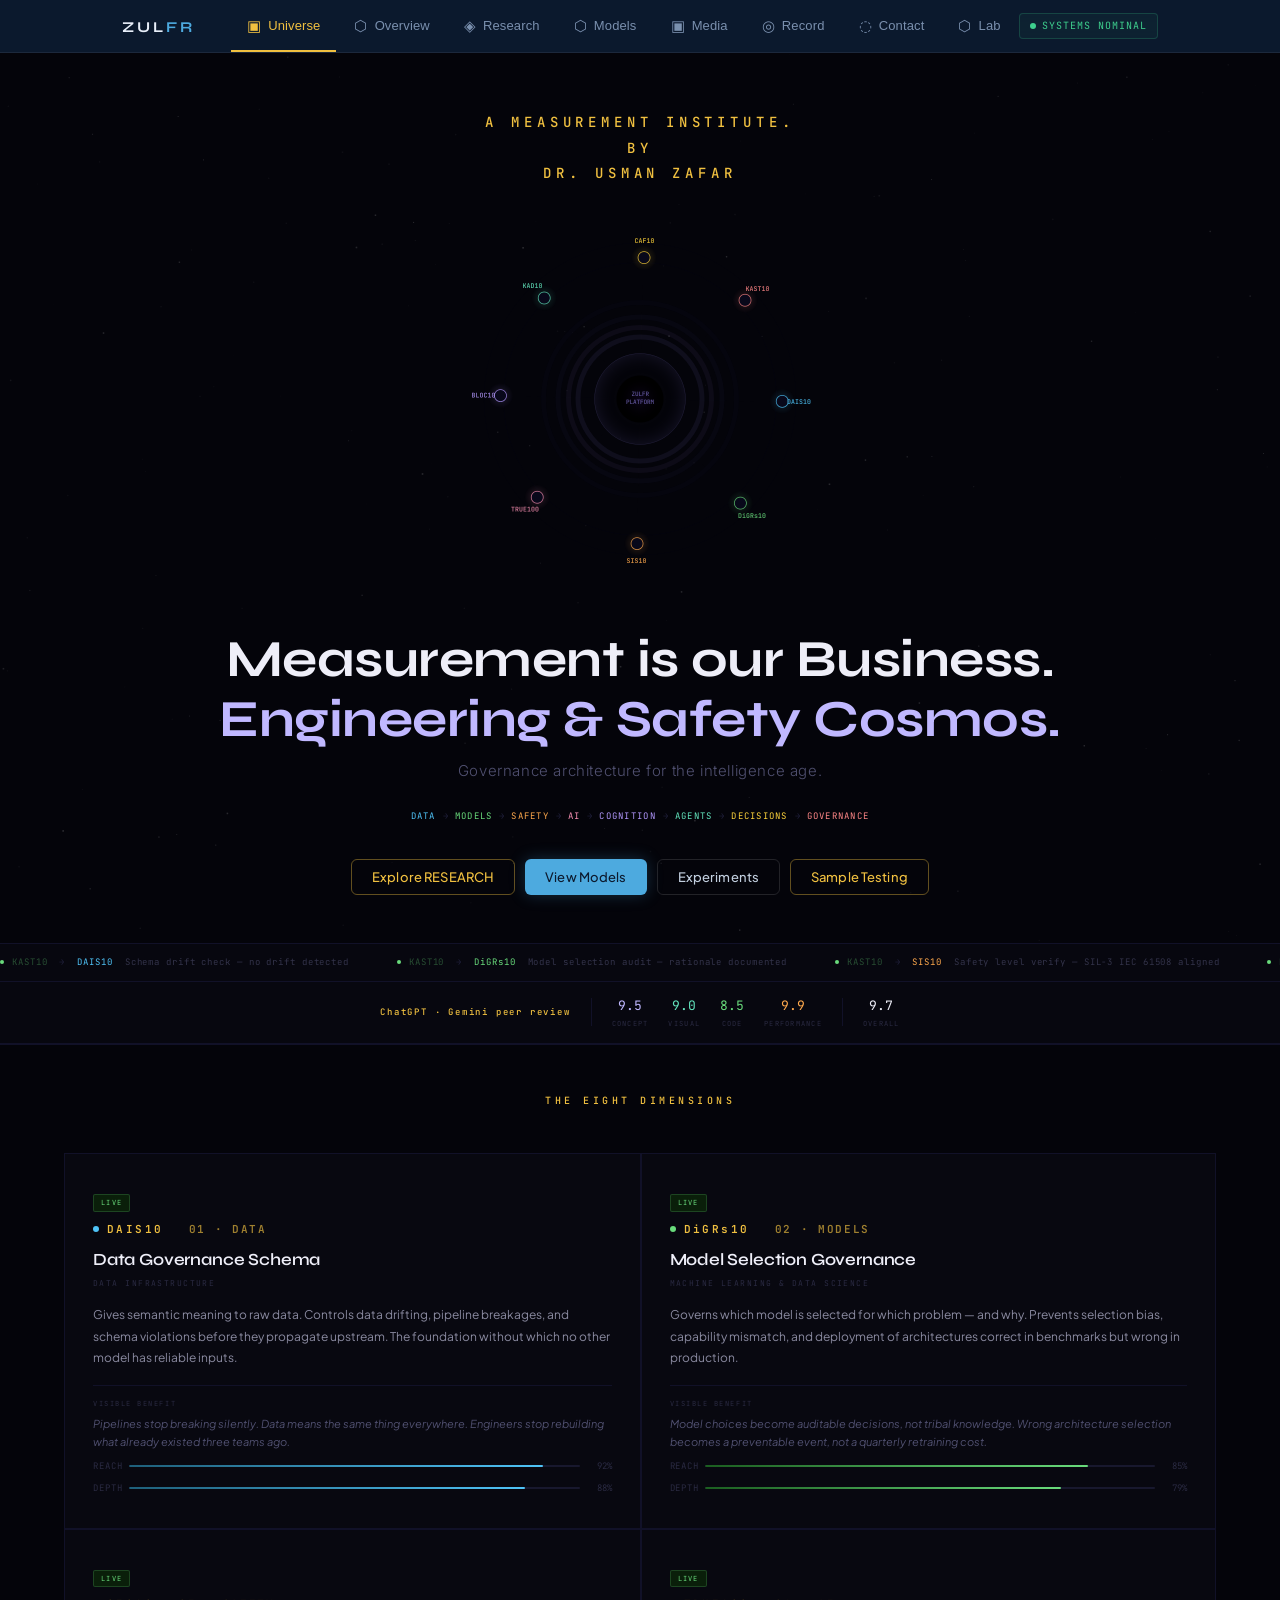
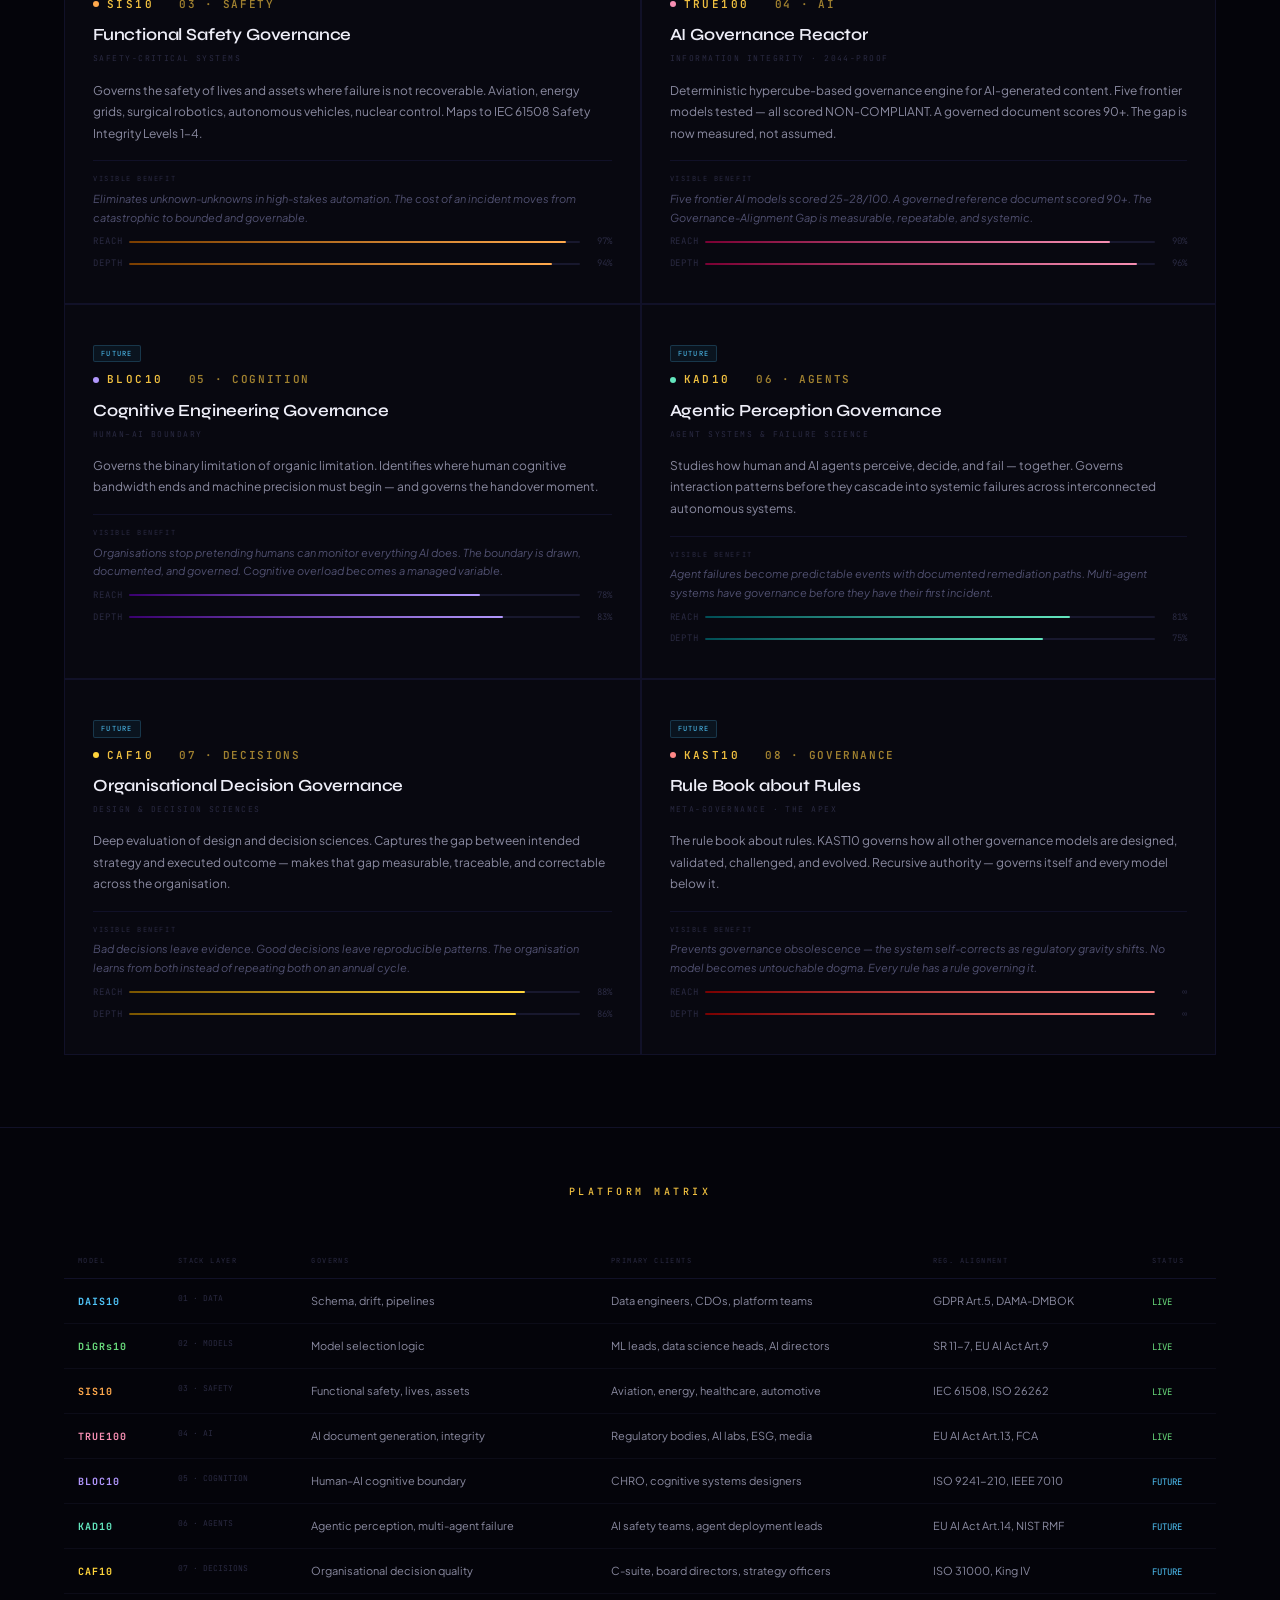
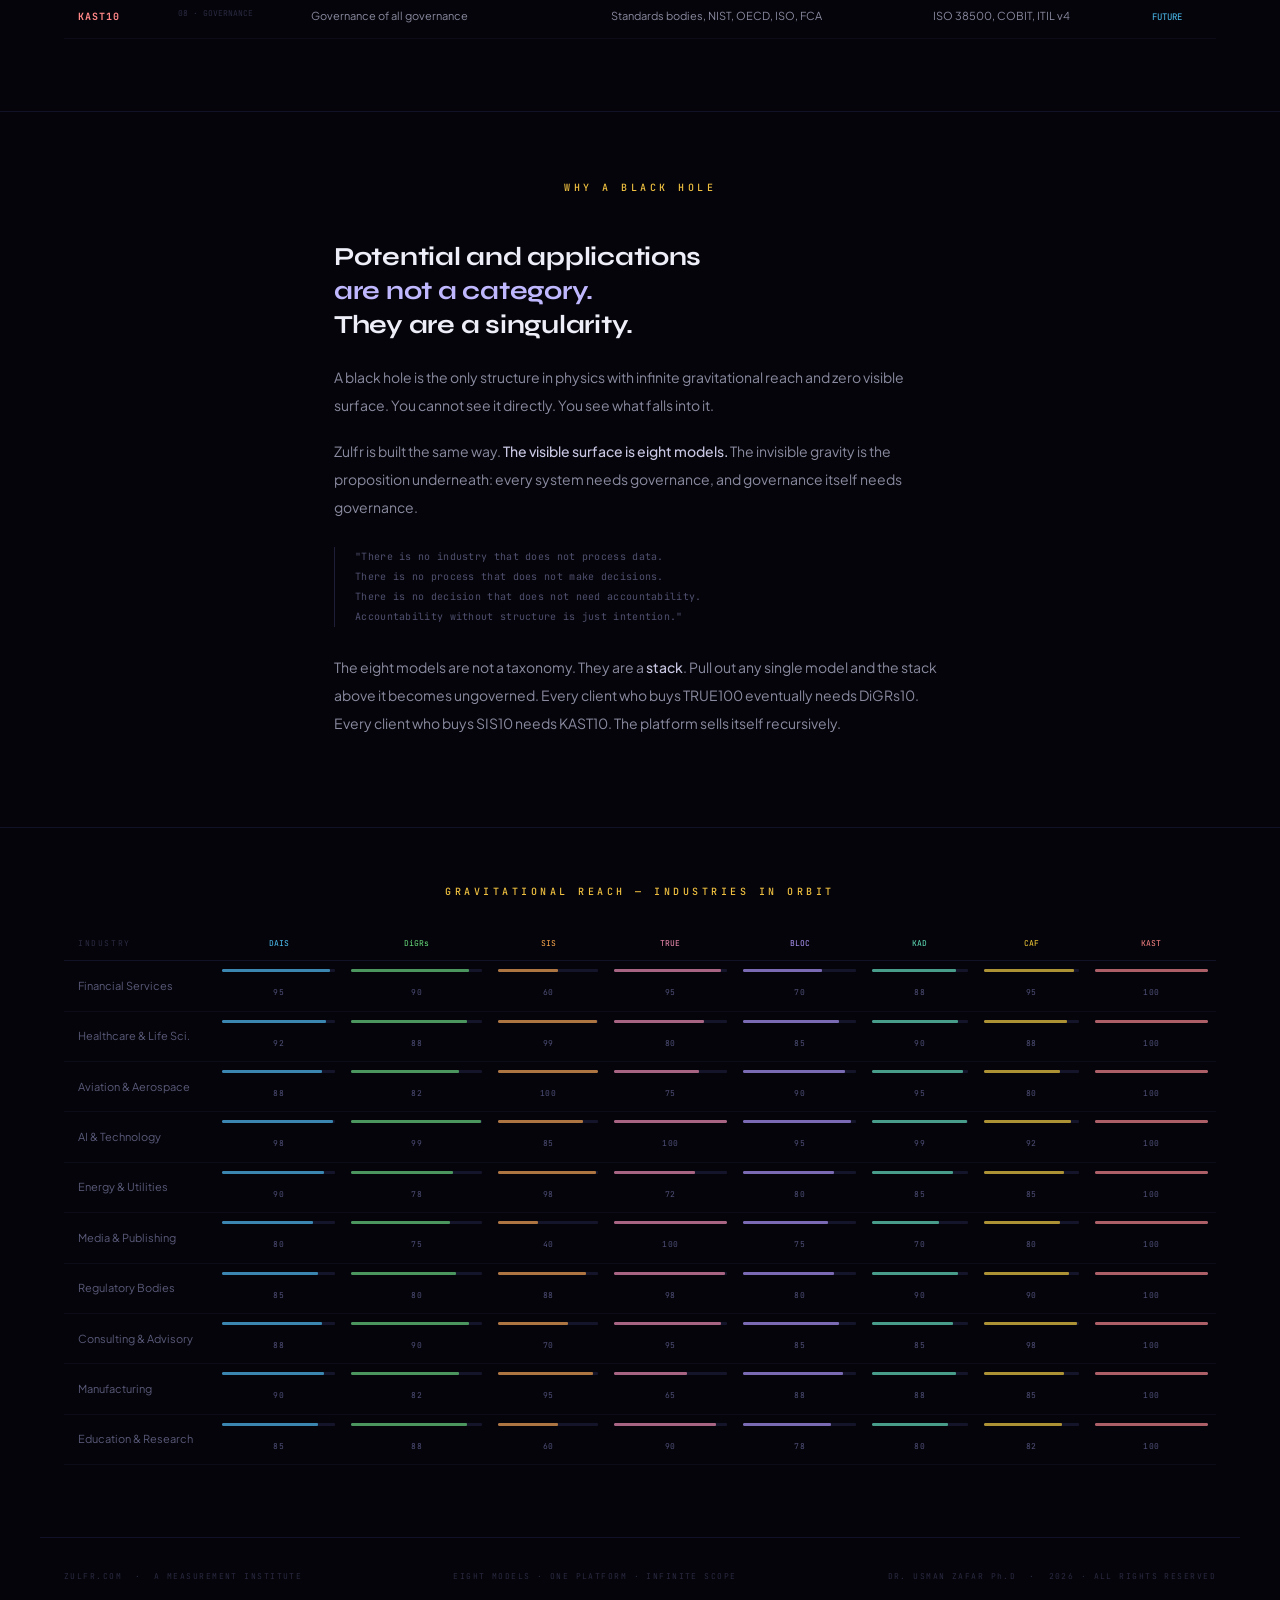
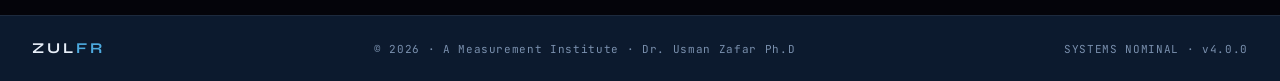
==== index.html @ b0a7655e "Fix heading formatting in index.html" ====
<!DOCTYPE html>
<html lang="en">
<head>
<meta charset="UTF-8">
<meta name="viewport" content="width=device-width, initial-scale=1">
<title>ZULFR | A Measurement Institute</title>
<meta name="description" content="ZULFR — A Measurement Institute. Deterministic governance frameworks for the intelligence age.">
<meta name="theme-color" content="#0C1A2E">
<link href="https://fonts.googleapis.com/css2?family=Plus+Jakarta+Sans:wght@300;400;500;600&family=Syne:wght@600;700&family=JetBrains+Mono:wght@400;500&family=Inter:wght@200;300;400;500&display=swap" rel="stylesheet">

<style>
:root{--bg:#0C1A2E;--bg-raised:#112040;--bg-float:#162848;--bg-hover:#1A2F52;--border:rgba(255,255,255,.07);--border-md:rgba(255,255,255,.12);--acc:#4DAADF;--acc-soft:rgba(77,170,223,.12);--acc-mid:rgba(77,170,223,.28);--green:#3ECF8E;--amber:#F5A623;--gold:#F0C040;--white:#E8EFF9;--text:#C2CFDF;--muted:#7A90AE;--faint:#3D5170;--tab-h:52px;--radius:8px;}
*,*::before,*::after{margin:0;padding:0;box-sizing:border-box}
html{scroll-behavior:smooth}
body{font-family:'Plus Jakarta Sans',sans-serif;font-weight:400;background:var(--bg);color:var(--text);line-height:1.65;min-height:100vh;-webkit-font-smoothing:antialiased}
.app{display:flex;flex-direction:column;min-height:100vh}
.page{flex:1;padding:0}
.page-padded{padding:48px 0 80px}
.wrap{max-width:980px;margin:0 auto;padding:0 32px}
.wrap-lg{max-width:1100px;margin:0 auto;padding:0 32px}
.wordmark{font-family:'Syne',sans-serif;font-size:15px;font-weight:700;letter-spacing:.2em;color:var(--white);text-decoration:none;user-select:none}
.wordmark em{color:var(--acc);font-style:normal}
.topbar{background:rgba(12,26,46,.92);backdrop-filter:blur(16px);border-bottom:1px solid var(--border);position:sticky;top:0;z-index:100}
.topbar-inner{max-width:1100px;margin:0 auto;padding:0 32px;display:flex;align-items:center;height:var(--tab-h);gap:0}
.topbar-brand{margin-right:36px;flex-shrink:0}
.topbar-status{font-family:'JetBrains Mono',monospace;font-size:10px;color:var(--green);letter-spacing:.1em;margin-left:auto;display:flex;align-items:center;gap:6px;position:relative;overflow:hidden;padding:4px 10px;border:1px solid rgba(62,207,142,.2);border-radius:4px;background:rgba(62,207,142,.05)}
.topbar-status::after{content:'';position:absolute;top:0;left:-100%;width:60%;height:100%;background:linear-gradient(90deg,transparent,rgba(62,207,142,.15),transparent);animation:scan 3s linear infinite}
.status-dot{width:6px;height:6px;border-radius:50%;background:var(--green);animation:blink 2.5s infinite;flex-shrink:0}
@keyframes blink{0%,100%{opacity:1;box-shadow:0 0 0 0 rgba(62,207,142,.4)}50%{opacity:.6;box-shadow:0 0 0 4px rgba(62,207,142,0)}}
@keyframes scan{to{left:200%}}
.tabs{display:flex;align-items:center;gap:2px}
.tab{display:inline-flex;align-items:center;gap:7px;padding:0 16px;height:var(--tab-h);font-size:13px;font-weight:500;color:var(--muted);cursor:pointer;border:none;background:transparent;border-bottom:2px solid transparent;transition:color .18s,border-color .18s,background .18s;white-space:nowrap;letter-spacing:.01em}
.tab:hover{color:var(--white);background:rgba(255,255,255,.03)}
.tab.active{color:var(--white);border-bottom-color:var(--acc)}
.tab[data-tab="universe"].active{border-bottom-color:#F0C040;color:#F0C040}
.tab-icon{font-size:15px;line-height:1}
.panel{display:none}
.panel.active{display:block}
h1{font-family:'Syne',sans-serif;font-size:clamp(34px,4.5vw,52px);font-weight:700;line-height:1.1;letter-spacing:-.02em;background:linear-gradient(135deg,var(--white) 0%,var(--white) 45%,var(--acc) 100%);-webkit-background-clip:text;-webkit-text-fill-color:transparent;background-clip:text}
h2{font-family:'Syne',sans-serif;font-size:24px;font-weight:700;color:var(--white);letter-spacing:-.01em}
h3{font-family:'Plus Jakarta Sans',sans-serif;font-size:15px;font-weight:600;color:var(--white)}
.label{font-family:'JetBrains Mono',monospace;font-size:10px;font-weight:500;letter-spacing:.16em;text-transform:uppercase;color:var(--acc)}
.small{font-size:13px;color:var(--muted);line-height:1.6}
.card{background:var(--bg-raised);border:1px solid var(--border);border-radius:var(--radius);padding:28px;transition:border-color .3s,box-shadow .3s,transform .2s;position:relative;overflow:hidden}
.card::before{content:'';position:absolute;inset:-1px;border-radius:var(--radius);background:linear-gradient(135deg,var(--acc-soft),transparent 60%);opacity:0;transition:opacity .3s;pointer-events:none}
.card:hover{border-color:var(--acc-mid);box-shadow:0 0 32px rgba(77,170,223,.1),inset 0 1px 0 rgba(77,170,223,.08);transform:translateY(-2px)}
.card:hover::before{opacity:1}
.divider{border:none;border-top:1px solid var(--border);margin:36px 0}
.badge{display:inline-flex;align-items:center;gap:5px;padding:3px 10px;border-radius:20px;font-family:'JetBrains Mono',monospace;font-size:10px;font-weight:500;letter-spacing:.1em;text-transform:uppercase}
.badge-blue{background:var(--acc-soft);color:var(--acc)}
.badge-green{background:rgba(62,207,142,.1);color:var(--green)}
.badge-amber{background:rgba(245,166,35,.1);color:var(--amber)}
.badge-gold{background:rgba(240,192,64,.1);color:var(--gold)}
.badge-red{background:rgba(255,100,100,.1);color:#ff6464}
.btn{display:inline-flex;align-items:center;gap:7px;padding:9px 20px;border-radius:6px;font-family:'Plus Jakarta Sans',sans-serif;font-size:13px;font-weight:500;cursor:pointer;border:none;text-decoration:none;transition:all .18s;letter-spacing:.01em}
.btn-primary{background:var(--acc);color:#0C1A2E;box-shadow:0 0 16px rgba(77,170,223,.25)}
.btn-primary:hover{background:#6EC0EC;box-shadow:0 0 28px rgba(77,170,223,.45);transform:translateY(-1px)}
.btn-ghost{background:transparent;border:1px solid var(--border-md);color:var(--text)}
.btn-ghost:hover{background:var(--bg-hover);color:var(--white);border-color:var(--acc-mid)}
.btn-gold{background:transparent;border:1px solid rgba(240,192,64,.4);color:var(--gold)}
.btn-gold:hover{background:rgba(240,192,64,.08);border-color:var(--gold);transform:translateY(-1px)}
.footer{border-top:1px solid var(--border);padding:20px 32px;display:flex;align-items:center;justify-content:space-between;flex-wrap:wrap;gap:12px}
.footer-note{font-size:11px;color:var(--muted);font-family:'JetBrains Mono',monospace;letter-spacing:.06em}
@keyframes fadeIn{from{opacity:0;transform:translateY(6px)}to{opacity:1;transform:none}}
@media(max-width:860px){h1{font-size:34px}}
@media(max-width:640px){.tab{padding:0 10px;font-size:12px;gap:5px}.tab-label{display:none}}
</style>

<script async src="https://www.googletagmanager.com/gtag/js?id=G-4WZD772GW5"></script>
<script>window.dataLayer=window.dataLayer||[];function gtag(){dataLayer.push(arguments);}gtag('js',new Date());gtag('config','G-4WZD772GW5');</script>

<script>
function switchTab(t){
  document.querySelectorAll('.tab').forEach(function(x){x.classList.toggle('active',x.dataset.tab===t);});
  document.querySelectorAll('.panel').forEach(function(p){p.classList.toggle('active',p.id==='panel-'+t);});
  window.scrollTo({top:0,behavior:'smooth'});
}
function togglePaper(c){var e=c.classList.contains('expanded');document.querySelectorAll('.paper-card').forEach(function(x){x.classList.remove('expanded');});if(!e)c.classList.add('expanded');}
function filterPapers(type,btn){document.querySelectorAll('.filter-btn').forEach(function(b){b.classList.remove('active');});btn.classList.add('active');document.querySelectorAll('.paper-card').forEach(function(c){c.style.display=(type==='all'||c.dataset.type===type)?'':'none';});}
function switchModel(id){document.querySelectorAll('.model-pill').forEach(function(p){p.classList.toggle('active',p.dataset.model===id);});document.querySelectorAll('.model-detail').forEach(function(d){d.classList.toggle('active',d.id==='model-'+id);});}
</script>
</head>
<body>
<div class="app">

<!-- ══ TOPBAR ══════════════════════════════════════════════════════ -->
<header class="topbar">
  <div class="topbar-inner">
    <div class="topbar-brand">
      <a href="#" class="wordmark" onclick="switchTab('universe');return false;">ZUL<em>FR</em></a>
    </div>
    <nav class="tabs" role="tablist">
      <button class="tab active" onclick="switchTab('universe')" data-tab="universe"><span class="tab-icon">▣</span><span class="tab-label">Universe</span></button>
      <button class="tab" onclick="switchTab('home')" data-tab="home"><span class="tab-icon">⬡</span><span class="tab-label">Overview</span></button>
      <button class="tab" onclick="switchTab('research')" data-tab="research"><span class="tab-icon">◈</span><span class="tab-label">Research</span></button>
      <button class="tab" onclick="switchTab('models')" data-tab="models"><span class="tab-icon">⬡</span><span class="tab-label">Models</span></button>
      <button class="tab" onclick="switchTab('media')" data-tab="media"><span class="tab-icon">▣</span><span class="tab-label">Media</span></button>
      <button class="tab" onclick="switchTab('lab')" data-tab="lab"><span class="tab-icon">◎</span><span class="tab-label">Record</span></button>
      <button class="tab" onclick="switchTab('contact')" data-tab="contact"><span class="tab-icon">◌</span><span class="tab-label">Contact</span></button>
      <button class="tab" onclick="switchTab('labapp')" data-tab="labapp"><span class="tab-icon">⬡</span><span class="tab-label">Lab</span></button>
    </nav>
    <div class="topbar-status"><span class="status-dot"></span>SYSTEMS NOMINAL</div>
  </div>
</header>

<main class="page">

<!-- ══════════════════════════════════════════════════════════════════
     TAB: UNIVERSE — START
══════════════════════════════════════════════════════════════════ -->
<style>
#panel-universe{background:#04040a;padding:0;--ub:#111128;--ud:#2a2a42;--um:#505070;--us:#8a8aa0;--uc1:#4fc3f7;--uc2:#69db7c;--uc3:#ffa94d;--uc4:#f78fb3;--uc5:#b197fc;--uc6:#63e6be;--uc7:#ffd43b;--uc8:#ff8787;}
.u-hero{width:100%;min-height:calc(100vh - 52px);display:flex;flex-direction:column;align-items:center;justify-content:center;position:relative;overflow:hidden;padding:60px 24px 48px}
#u-bg{position:absolute;inset:0;width:100%;height:100%}
.u-inner{position:relative;z-index:2;display:flex;flex-direction:column;align-items:center;width:100%}
.u-institute{display:flex;flex-direction:column;align-items:center;gap:6px;margin-bottom:20px}
.u-institute-line{font-family:'JetBrains Mono',monospace;font-size:14px;letter-spacing:.35em;color:#F0C040;text-transform:uppercase;text-align:center;font-weight:500;line-height:1.4}
.u-bh{width:390px;height:390px;margin:0 auto 36px;position:relative}
#u-bh{position:absolute;inset:0;width:100%;height:100%}
.u-h1{font-family:'Syne',sans-serif;font-size:clamp(30px,4.5vw,52px);font-weight:700;color:#eeeef8;text-align:center;line-height:1.15;margin-bottom:10px;letter-spacing:-.01em}
.u-h1 b{color:#c0b8ff}
.u-sub{font-family:'Inter',sans-serif;font-size:clamp(13px,1.4vw,15px);font-weight:300;color:var(--um);text-align:center;margin-bottom:22px;letter-spacing:.04em}
.u-chain{display:flex;align-items:center;justify-content:center;flex-wrap:wrap;margin-bottom:32px}
.u-cn{font-family:'JetBrains Mono',monospace;font-size:9px;letter-spacing:.14em;text-transform:uppercase;padding:3px 0}
.u-ca{font-family:'JetBrains Mono',monospace;font-size:9px;color:#1e1e38;padding:0 7px}
.u-cta{display:flex;gap:10px;flex-wrap:wrap;justify-content:center}
.u-tick{background:#07070f;border-top:1px solid var(--ub);border-bottom:1px solid var(--ub);padding:11px 0;overflow:hidden}
.u-tick-r{display:flex;gap:48px;white-space:nowrap;animation:utick 30s linear infinite}
.u-ti{font-family:'JetBrains Mono',monospace;font-size:9px;letter-spacing:.1em;display:flex;align-items:center;gap:8px;color:var(--ud)}
.u-td{width:4px;height:4px;border-radius:50%;display:inline-block;flex-shrink:0}
@keyframes utick{0%{transform:translateX(0)}100%{transform:translateX(-50%)}}
.u-peer{background:#07070f;border-bottom:1px solid var(--ub);padding:13px 24px;display:flex;align-items:center;justify-content:center;gap:20px;flex-wrap:wrap}
.u-ps{font-family:'JetBrains Mono',monospace;font-size:9px;letter-spacing:.2em;color:#F0C040;font-weight:500}
.u-pdv{width:1px;height:28px;background:var(--ub)}
.u-psc{display:flex;flex-direction:column;align-items:center;gap:2px}
.u-pv{font-family:'JetBrains Mono',monospace;font-size:13px}
.u-pl{font-family:'JetBrains Mono',monospace;font-size:7px;letter-spacing:.18em;color:var(--ud);text-transform:uppercase}
.u-hr{border:none;border-top:1px solid var(--ub);margin:0}
.u-slbl{font-family:'JetBrains Mono',monospace;font-size:10px;letter-spacing:.35em;color:#F0C040;font-weight:500;text-transform:uppercase;text-align:center;margin-bottom:44px;display:block}
.u-mw{width:100%;max-width:1200px;margin:0 auto;padding:48px 24px 72px;background:#04040a}
.u-grid{display:grid;grid-template-columns:1fr 1fr;gap:1px;background:var(--ub);border:1px solid var(--ub)}
.u-mb{background:#080810;padding:32px 28px;position:relative;overflow:hidden;transition:background .2s}
.u-mb:hover{background:#0d0d1c}
.u-mb::before{content:'';position:absolute;left:0;top:0;bottom:0;width:2px;opacity:0;transition:opacity .3s}
.u-mb:hover::before{opacity:1}
.u-a1::before{background:var(--uc1)}.u-a2::before{background:var(--uc2)}.u-a3::before{background:var(--uc3)}.u-a4::before{background:var(--uc4)}
.u-a5::before{background:var(--uc5)}.u-a6::before{background:var(--uc6)}.u-a7::before{background:var(--uc7)}.u-a8::before{background:var(--uc8)}
.u-bl2{border-left:1px solid var(--ub)}.u-bt2{border-top:1px solid var(--ub)}
.u-id{font-family:'JetBrains Mono',monospace;font-size:11px;letter-spacing:.22em;color:#F0C040;margin-bottom:8px;display:flex;align-items:center;gap:8px;font-weight:600}
.u-dot{width:6px;height:6px;border-radius:50%;flex-shrink:0}
.u-stk{font-family:'JetBrains Mono',monospace;font-size:11px;letter-spacing:.15em;color:#F0C040;opacity:.65}
.u-nm{font-family:'Syne',sans-serif;font-size:17px;font-weight:600;color:#eeeef8;margin-bottom:3px;letter-spacing:-.01em}
.u-dm{font-family:'JetBrains Mono',monospace;font-size:8px;letter-spacing:.18em;color:var(--ud);text-transform:uppercase;margin-bottom:14px}
.u-ut{font-family:'Plus Jakarta Sans',sans-serif;font-size:12px;color:var(--us);line-height:1.8;margin-bottom:16px}
.u-bn{border-top:1px solid var(--ub);padding-top:12px}
.u-bnl{font-family:'JetBrains Mono',monospace;font-size:7px;letter-spacing:.22em;color:var(--ud);text-transform:uppercase;margin-bottom:5px}
.u-bnt{font-family:'Plus Jakarta Sans',sans-serif;font-size:11px;color:var(--um);line-height:1.7;font-style:italic}
.u-sr{display:flex;align-items:center;gap:6px;margin-top:7px}
.u-sbg{flex:1;height:2px;background:#18182e;border-radius:1px;overflow:hidden}
.u-sf{height:100%;border-radius:1px}
.u-sv{font-family:'JetBrains Mono',monospace;font-size:9px;color:var(--ud);min-width:26px;text-align:right}
.u-bdg{font-family:'JetBrains Mono',monospace;font-size:7px;letter-spacing:.18em;padding:2px 7px;border-radius:2px;border:1px solid;display:inline-block;margin-bottom:8px}
.u-live{color:#69db7c;border-color:#69db7c33;background:#0a1f0a}
.u-fut{color:#4fc3f7;border-color:#4fc3f733;background:#0a141f}
.u-mxw{width:100%;max-width:1200px;margin:0 auto;padding:0 24px 72px;background:#04040a}
.u-mx{width:100%;border-collapse:collapse;font-size:11px}
.u-mx th{font-family:'JetBrains Mono',monospace;font-size:7px;letter-spacing:.2em;color:var(--ud);text-transform:uppercase;padding:11px 14px;text-align:left;border-bottom:1px solid var(--ub);font-weight:400}
.u-mx td{padding:13px 14px;border-bottom:1px solid #0c0c18;vertical-align:top;color:var(--us);line-height:1.6;font-size:11px}
.u-mx tr:hover td{background:#09091a}
.u-mm{font-family:'JetBrains Mono',monospace;font-size:10px;font-weight:700;letter-spacing:.1em}
.u-ew{width:100%;max-width:660px;margin:0 auto;padding:0 24px 72px;background:#04040a}
.u-et{font-family:'Syne',sans-serif;font-size:26px;font-weight:700;color:#eeeef8;line-height:1.3;margin-bottom:22px;letter-spacing:-.01em}
.u-et em{font-style:normal;color:#c0b8ff}
.u-ep{font-family:'Plus Jakarta Sans',sans-serif;font-size:14px;color:var(--us);line-height:2;margin-bottom:18px}
.u-ep strong{color:#c8c6e2;font-weight:500}
.u-eq{font-family:'JetBrains Mono',monospace;font-size:10px;color:var(--um);line-height:2;border-left:1px solid #1e1e38;padding-left:20px;margin:26px 0;letter-spacing:.03em}
.u-gw{width:100%;max-width:1200px;margin:0 auto;padding:0 24px 72px;background:#04040a}
.u-fw{background:#04040a}
.u-ft{border-top:1px solid var(--ub);padding:32px 24px;display:flex;justify-content:space-between;align-items:center;max-width:1200px;margin:0 auto;width:100%}
.u-fn{font-family:'JetBrains Mono',monospace;font-size:8px;letter-spacing:.18em;color:var(--ud)}
</style>

<div id="panel-universe" class="panel active">
  <div class="u-hero">
    <canvas id="u-bg"></canvas>
    <div class="u-inner">
      <div class="u-institute">
        <div class="u-institute-line">A Measurement Institute.</div>
        <div class="u-institute-line">by</div>
        <div class="u-institute-line">Dr. Usman Zafar</div>
      </div>
      <div class="u-bh"><canvas id="u-bh" width="780" height="780"></canvas></div>
      <div class="u-h1">Measurement is our Business.<br><b>Engineering &amp; Safety Cosmos.</b></div>
      <div class="u-sub">Governance architecture for the intelligence age.</div>
      <div class="u-chain">
        <span class="u-cn" style="color:var(--uc1)">Data</span><span class="u-ca">→</span>
        <span class="u-cn" style="color:var(--uc2)">Models</span><span class="u-ca">→</span>
        <span class="u-cn" style="color:var(--uc3)">Safety</span><span class="u-ca">→</span>
        <span class="u-cn" style="color:var(--uc4)">AI</span><span class="u-ca">→</span>
        <span class="u-cn" style="color:var(--uc5)">Cognition</span><span class="u-ca">→</span>
        <span class="u-cn" style="color:var(--uc6)">Agents</span><span class="u-ca">→</span>
        <span class="u-cn" style="color:var(--uc7)">Decisions</span><span class="u-ca">→</span>
        <span class="u-cn" style="color:var(--uc8)">Governance</span>
      </div>
      <div class="u-cta">
        <button class="btn btn-gold" onclick="switchTab('research')">Explore RESEARCH</button>
        <button class="btn btn-primary" onclick="switchTab('models')">View Models</button>
        <button class="btn btn-ghost" onclick="switchTab('lab')">Experiments</button>
        <button class="btn btn-gold" onclick="switchTab('labapp')">Sample Testing</button>
      </div>
    </div>
  </div>

  <div class="u-tick"><div class="u-tick-r" id="u-ticker"></div></div>

  <div class="u-peer">
    <div class="u-ps">ChatGPT · Gemini peer review</div>
    <div class="u-pdv"></div>
    <div class="u-psc"><span class="u-pv" style="color:#c0b8ff">9.5</span><span class="u-pl">Concept</span></div>
    <div class="u-psc"><span class="u-pv" style="color:var(--uc6)">9.0</span><span class="u-pl">Visual</span></div>
    <div class="u-psc"><span class="u-pv" style="color:var(--uc2)">8.5</span><span class="u-pl">Code</span></div>
    <div class="u-psc"><span class="u-pv" style="color:var(--uc3)">9.9</span><span class="u-pl">Performance</span></div>
    <div class="u-pdv"></div>
    <div class="u-psc"><span class="u-pv" style="color:#eeeef8">9.7</span><span class="u-pl">Overall</span></div>
  </div>

  <div class="u-hr"></div>

  <div class="u-mw">
    <span class="u-slbl">The Eight Dimensions</span>
    <div class="u-grid">
      <div class="u-mb u-a1" onmouseenter="uPulse(0)">
        <span class="u-bdg u-live">LIVE</span>
        <div class="u-id"><span class="u-dot" style="background:var(--uc1)"></span>DAIS10<span class="u-stk">&nbsp;&nbsp;01 · DATA</span></div>
        <div class="u-nm">Data Governance Schema</div><div class="u-dm">Data Infrastructure</div>
        <div class="u-ut">Gives semantic meaning to raw data. Controls data drifting, pipeline breakages, and schema violations before they propagate upstream. The foundation without which no other model has reliable inputs.</div>
        <div class="u-bn"><div class="u-bnl">Visible Benefit</div><div class="u-bnt">Pipelines stop breaking silently. Data means the same thing everywhere. Engineers stop rebuilding what already existed three teams ago.</div></div>
        <div class="u-sr"><span style="font-family:'JetBrains Mono',monospace;font-size:9px;color:var(--ud);letter-spacing:.1em">REACH</span><div class="u-sbg"><div class="u-sf" style="width:92%;background:linear-gradient(90deg,#1e5f7a,var(--uc1))"></div></div><span class="u-sv">92%</span></div>
        <div class="u-sr"><span style="font-family:'JetBrains Mono',monospace;font-size:9px;color:var(--ud);letter-spacing:.1em">DEPTH</span><div class="u-sbg"><div class="u-sf" style="width:88%;background:linear-gradient(90deg,#1e5f7a,var(--uc1))"></div></div><span class="u-sv">88%</span></div>
      </div>
      <div class="u-mb u-a2 u-bl2" onmouseenter="uPulse(1)">
        <span class="u-bdg u-live">LIVE</span>
        <div class="u-id"><span class="u-dot" style="background:var(--uc2)"></span>DiGRs10<span class="u-stk">&nbsp;&nbsp;02 · MODELS</span></div>
        <div class="u-nm">Model Selection Governance</div><div class="u-dm">Machine Learning &amp; Data Science</div>
        <div class="u-ut">Governs which model is selected for which problem — and why. Prevents selection bias, capability mismatch, and deployment of architectures correct in benchmarks but wrong in production.</div>
        <div class="u-bn"><div class="u-bnl">Visible Benefit</div><div class="u-bnt">Model choices become auditable decisions, not tribal knowledge. Wrong architecture selection becomes a preventable event, not a quarterly retraining cost.</div></div>
        <div class="u-sr"><span style="font-family:'JetBrains Mono',monospace;font-size:9px;color:var(--ud);letter-spacing:.1em">REACH</span><div class="u-sbg"><div class="u-sf" style="width:85%;background:linear-gradient(90deg,#1b5e20,var(--uc2))"></div></div><span class="u-sv">85%</span></div>
        <div class="u-sr"><span style="font-family:'JetBrains Mono',monospace;font-size:9px;color:var(--ud);letter-spacing:.1em">DEPTH</span><div class="u-sbg"><div class="u-sf" style="width:79%;background:linear-gradient(90deg,#1b5e20,var(--uc2))"></div></div><span class="u-sv">79%</span></div>
      </div>
      <div class="u-mb u-a3 u-bt2" onmouseenter="uPulse(2)">
        <span class="u-bdg u-live">LIVE</span>
        <div class="u-id"><span class="u-dot" style="background:var(--uc3)"></span>SIS10<span class="u-stk">&nbsp;&nbsp;03 · SAFETY</span></div>
        <div class="u-nm">Functional Safety Governance</div><div class="u-dm">Safety-Critical Systems</div>
        <div class="u-ut">Governs the safety of lives and assets where failure is not recoverable. Aviation, energy grids, surgical robotics, autonomous vehicles, nuclear control. Maps to IEC 61508 Safety Integrity Levels 1–4.</div>
        <div class="u-bn"><div class="u-bnl">Visible Benefit</div><div class="u-bnt">Eliminates unknown-unknowns in high-stakes automation. The cost of an incident moves from catastrophic to bounded and governable.</div></div>
        <div class="u-sr"><span style="font-family:'JetBrains Mono',monospace;font-size:9px;color:var(--ud);letter-spacing:.1em">REACH</span><div class="u-sbg"><div class="u-sf" style="width:97%;background:linear-gradient(90deg,#7a3e00,var(--uc3))"></div></div><span class="u-sv">97%</span></div>
        <div class="u-sr"><span style="font-family:'JetBrains Mono',monospace;font-size:9px;color:var(--ud);letter-spacing:.1em">DEPTH</span><div class="u-sbg"><div class="u-sf" style="width:94%;background:linear-gradient(90deg,#7a3e00,var(--uc3))"></div></div><span class="u-sv">94%</span></div>
      </div>
      <div class="u-mb u-a4 u-bt2 u-bl2" onmouseenter="uPulse(3)">
        <span class="u-bdg u-live">LIVE</span>
        <div class="u-id"><span class="u-dot" style="background:var(--uc4)"></span>TRUE100<span class="u-stk">&nbsp;&nbsp;04 · AI</span></div>
        <div class="u-nm">AI Governance Reactor</div><div class="u-dm">Information Integrity · 2044-Proof</div>
        <div class="u-ut">Deterministic hypercube-based governance engine for AI-generated content. Five frontier models tested — all scored NON-COMPLIANT. A governed document scores 90+. The gap is now measured, not assumed.</div>
        <div class="u-bn"><div class="u-bnl">Visible Benefit</div><div class="u-bnt">Five frontier AI models scored 25–28/100. A governed reference document scored 90+. The Governance-Alignment Gap is measurable, repeatable, and systemic.</div></div>
        <div class="u-sr"><span style="font-family:'JetBrains Mono',monospace;font-size:9px;color:var(--ud);letter-spacing:.1em">REACH</span><div class="u-sbg"><div class="u-sf" style="width:90%;background:linear-gradient(90deg,#7a0033,var(--uc4))"></div></div><span class="u-sv">90%</span></div>
        <div class="u-sr"><span style="font-family:'JetBrains Mono',monospace;font-size:9px;color:var(--ud);letter-spacing:.1em">DEPTH</span><div class="u-sbg"><div class="u-sf" style="width:96%;background:linear-gradient(90deg,#7a0033,var(--uc4))"></div></div><span class="u-sv">96%</span></div>
      </div>
      <div class="u-mb u-a5 u-bt2" onmouseenter="uPulse(4)">
        <span class="u-bdg u-fut">FUTURE</span>
        <div class="u-id"><span class="u-dot" style="background:var(--uc5)"></span>BLOC10<span class="u-stk">&nbsp;&nbsp;05 · COGNITION</span></div>
        <div class="u-nm">Cognitive Engineering Governance</div><div class="u-dm">Human–AI Boundary</div>
        <div class="u-ut">Governs the binary limitation of organic limitation. Identifies where human cognitive bandwidth ends and machine precision must begin — and governs the handover moment.</div>
        <div class="u-bn"><div class="u-bnl">Visible Benefit</div><div class="u-bnt">Organisations stop pretending humans can monitor everything AI does. The boundary is drawn, documented, and governed. Cognitive overload becomes a managed variable.</div></div>
        <div class="u-sr"><span style="font-family:'JetBrains Mono',monospace;font-size:9px;color:var(--ud);letter-spacing:.1em">REACH</span><div class="u-sbg"><div class="u-sf" style="width:78%;background:linear-gradient(90deg,#3a0070,var(--uc5))"></div></div><span class="u-sv">78%</span></div>
        <div class="u-sr"><span style="font-family:'JetBrains Mono',monospace;font-size:9px;color:var(--ud);letter-spacing:.1em">DEPTH</span><div class="u-sbg"><div class="u-sf" style="width:83%;background:linear-gradient(90deg,#3a0070,var(--uc5))"></div></div><span class="u-sv">83%</span></div>
      </div>
      <div class="u-mb u-a6 u-bt2 u-bl2" onmouseenter="uPulse(5)">
        <span class="u-bdg u-fut">FUTURE</span>
        <div class="u-id"><span class="u-dot" style="background:var(--uc6)"></span>KAD10<span class="u-stk">&nbsp;&nbsp;06 · AGENTS</span></div>
        <div class="u-nm">Agentic Perception Governance</div><div class="u-dm">Agent Systems &amp; Failure Science</div>
        <div class="u-ut">Studies how human and AI agents perceive, decide, and fail — together. Governs interaction patterns before they cascade into systemic failures across interconnected autonomous systems.</div>
        <div class="u-bn"><div class="u-bnl">Visible Benefit</div><div class="u-bnt">Agent failures become predictable events with documented remediation paths. Multi-agent systems have governance before they have their first incident.</div></div>
        <div class="u-sr"><span style="font-family:'JetBrains Mono',monospace;font-size:9px;color:var(--ud);letter-spacing:.1em">REACH</span><div class="u-sbg"><div class="u-sf" style="width:81%;background:linear-gradient(90deg,#004d55,var(--uc6))"></div></div><span class="u-sv">81%</span></div>
        <div class="u-sr"><span style="font-family:'JetBrains Mono',monospace;font-size:9px;color:var(--ud);letter-spacing:.1em">DEPTH</span><div class="u-sbg"><div class="u-sf" style="width:75%;background:linear-gradient(90deg,#004d55,var(--uc6))"></div></div><span class="u-sv">75%</span></div>
      </div>
      <div class="u-mb u-a7 u-bt2" onmouseenter="uPulse(6)">
        <span class="u-bdg u-fut">FUTURE</span>
        <div class="u-id"><span class="u-dot" style="background:var(--uc7)"></span>CAF10<span class="u-stk">&nbsp;&nbsp;07 · DECISIONS</span></div>
        <div class="u-nm">Organisational Decision Governance</div><div class="u-dm">Design &amp; Decision Sciences</div>
        <div class="u-ut">Deep evaluation of design and decision sciences. Captures the gap between intended strategy and executed outcome — makes that gap measurable, traceable, and correctable across the organisation.</div>
        <div class="u-bn"><div class="u-bnl">Visible Benefit</div><div class="u-bnt">Bad decisions leave evidence. Good decisions leave reproducible patterns. The organisation learns from both instead of repeating both on an annual cycle.</div></div>
        <div class="u-sr"><span style="font-family:'JetBrains Mono',monospace;font-size:9px;color:var(--ud);letter-spacing:.1em">REACH</span><div class="u-sbg"><div class="u-sf" style="width:88%;background:linear-gradient(90deg,#7a5500,var(--uc7))"></div></div><span class="u-sv">88%</span></div>
        <div class="u-sr"><span style="font-family:'JetBrains Mono',monospace;font-size:9px;color:var(--ud);letter-spacing:.1em">DEPTH</span><div class="u-sbg"><div class="u-sf" style="width:86%;background:linear-gradient(90deg,#7a5500,var(--uc7))"></div></div><span class="u-sv">86%</span></div>
      </div>
      <div class="u-mb u-a8 u-bt2 u-bl2" onmouseenter="uPulse(7)">
        <span class="u-bdg u-fut">FUTURE</span>
        <div class="u-id"><span class="u-dot" style="background:var(--uc8)"></span>KAST10<span class="u-stk">&nbsp;&nbsp;08 · GOVERNANCE</span></div>
        <div class="u-nm">Rule Book about Rules</div><div class="u-dm">Meta-Governance · The Apex</div>
        <div class="u-ut">The rule book about rules. KAST10 governs how all other governance models are designed, validated, challenged, and evolved. Recursive authority — governs itself and every model below it.</div>
        <div class="u-bn"><div class="u-bnl">Visible Benefit</div><div class="u-bnt">Prevents governance obsolescence — the system self-corrects as regulatory gravity shifts. No model becomes untouchable dogma. Every rule has a rule governing it.</div></div>
        <div class="u-sr"><span style="font-family:'JetBrains Mono',monospace;font-size:9px;color:var(--ud);letter-spacing:.1em">REACH</span><div class="u-sbg"><div class="u-sf" style="width:100%;background:linear-gradient(90deg,#7a0000,var(--uc8))"></div></div><span class="u-sv">∞</span></div>
        <div class="u-sr"><span style="font-family:'JetBrains Mono',monospace;font-size:9px;color:var(--ud);letter-spacing:.1em">DEPTH</span><div class="u-sbg"><div class="u-sf" style="width:100%;background:linear-gradient(90deg,#7a0000,var(--uc8))"></div></div><span class="u-sv">∞</span></div>
      </div>
    </div>
  </div>

  <div class="u-hr"></div>

  <div class="u-mxw" style="padding-top:56px">
    <span class="u-slbl">Platform Matrix</span>
    <table class="u-mx">
      <thead><tr><th>Model</th><th>Stack Layer</th><th>Governs</th><th>Primary Clients</th><th>Reg. Alignment</th><th>Status</th></tr></thead>
      <tbody>
        <tr><td><span class="u-mm" style="color:var(--uc1)">DAIS10</span></td><td style="font-family:'JetBrains Mono',monospace;font-size:8px;color:var(--ud)">01 · DATA</td><td>Schema, drift, pipelines</td><td>Data engineers, CDOs, platform teams</td><td>GDPR Art.5, DAMA-DMBOK</td><td><span style="color:#69db7c;font-family:'JetBrains Mono',monospace;font-size:9px">LIVE</span></td></tr>
        <tr><td><span class="u-mm" style="color:var(--uc2)">DiGRs10</span></td><td style="font-family:'JetBrains Mono',monospace;font-size:8px;color:var(--ud)">02 · MODELS</td><td>Model selection logic</td><td>ML leads, data science heads, AI directors</td><td>SR 11-7, EU AI Act Art.9</td><td><span style="color:#69db7c;font-family:'JetBrains Mono',monospace;font-size:9px">LIVE</span></td></tr>
        <tr><td><span class="u-mm" style="color:var(--uc3)">SIS10</span></td><td style="font-family:'JetBrains Mono',monospace;font-size:8px;color:var(--ud)">03 · SAFETY</td><td>Functional safety, lives, assets</td><td>Aviation, energy, healthcare, automotive</td><td>IEC 61508, ISO 26262</td><td><span style="color:#69db7c;font-family:'JetBrains Mono',monospace;font-size:9px">LIVE</span></td></tr>
        <tr><td><span class="u-mm" style="color:var(--uc4)">TRUE100</span></td><td style="font-family:'JetBrains Mono',monospace;font-size:8px;color:var(--ud)">04 · AI</td><td>AI document generation, integrity</td><td>Regulatory bodies, AI labs, ESG, media</td><td>EU AI Act Art.13, FCA</td><td><span style="color:#69db7c;font-family:'JetBrains Mono',monospace;font-size:9px">LIVE</span></td></tr>
        <tr><td><span class="u-mm" style="color:var(--uc5)">BLOC10</span></td><td style="font-family:'JetBrains Mono',monospace;font-size:8px;color:var(--ud)">05 · COGNITION</td><td>Human–AI cognitive boundary</td><td>CHRO, cognitive systems designers</td><td>ISO 9241-210, IEEE 7010</td><td><span style="color:var(--uc1);font-family:'JetBrains Mono',monospace;font-size:9px">FUTURE</span></td></tr>
        <tr><td><span class="u-mm" style="color:var(--uc6)">KAD10</span></td><td style="font-family:'JetBrains Mono',monospace;font-size:8px;color:var(--ud)">06 · AGENTS</td><td>Agentic perception, multi-agent failure</td><td>AI safety teams, agent deployment leads</td><td>EU AI Act Art.14, NIST RMF</td><td><span style="color:var(--uc1);font-family:'JetBrains Mono',monospace;font-size:9px">FUTURE</span></td></tr>
        <tr><td><span class="u-mm" style="color:var(--uc7)">CAF10</span></td><td style="font-family:'JetBrains Mono',monospace;font-size:8px;color:var(--ud)">07 · DECISIONS</td><td>Organisational decision quality</td><td>C-suite, board directors, strategy officers</td><td>ISO 31000, King IV</td><td><span style="color:var(--uc1);font-family:'JetBrains Mono',monospace;font-size:9px">FUTURE</span></td></tr>
        <tr><td><span class="u-mm" style="color:var(--uc8)">KAST10</span></td><td style="font-family:'JetBrains Mono',monospace;font-size:8px;color:var(--ud)">08 · GOVERNANCE</td><td>Governance of all governance</td><td>Standards bodies, NIST, OECD, ISO, FCA</td><td>ISO 38500, COBIT, ITIL v4</td><td><span style="color:var(--uc1);font-family:'JetBrains Mono',monospace;font-size:9px">FUTURE</span></td></tr>
      </tbody>
    </table>
  </div>

  <div class="u-hr"></div>

  <div class="u-ew" style="padding-top:68px">
    <span class="u-slbl">Why a Black Hole</span>
    <div class="u-et">Potential and applications<br><em>are not a category.</em><br>They are a singularity.</div>
    <div class="u-ep">A black hole is the only structure in physics with infinite gravitational reach and zero visible surface. You cannot see it directly. You see what falls into it.</div>
    <div class="u-ep">Zulfr is built the same way. <strong>The visible surface is eight models.</strong> The invisible gravity is the proposition underneath: every system needs governance, and governance itself needs governance.</div>
    <div class="u-eq">"There is no industry that does not process data.<br>There is no process that does not make decisions.<br>There is no decision that does not need accountability.<br>Accountability without structure is just intention."</div>
    <div class="u-ep">The eight models are not a taxonomy. They are a <strong>stack</strong>. Pull out any single model and the stack above it becomes ungoverned. Every client who buys TRUE100 eventually needs DiGRs10. Every client who buys SIS10 needs KAST10. The platform sells itself recursively.</div>
  </div>

  <div class="u-hr"></div>

  <div class="u-gw" style="padding-top:56px;padding-bottom:72px">
    <span class="u-slbl" style="margin-bottom:26px">Gravitational Reach — Industries in Orbit</span>
    <div style="overflow-x:auto">
      <table style="width:100%;border-collapse:collapse;min-width:780px">
        <thead><tr>
          <td style="padding:10px 14px;font-family:'JetBrains Mono',monospace;font-size:8px;letter-spacing:.2em;color:var(--ud);text-transform:uppercase;border-bottom:1px solid var(--ub);width:150px">Industry</td>
          <td style="padding:10px 8px;font-family:'JetBrains Mono',monospace;font-size:8px;color:var(--uc1);text-align:center;border-bottom:1px solid var(--ub)">DAIS</td>
          <td style="padding:10px 8px;font-family:'JetBrains Mono',monospace;font-size:8px;color:var(--uc2);text-align:center;border-bottom:1px solid var(--ub)">DiGRs</td>
          <td style="padding:10px 8px;font-family:'JetBrains Mono',monospace;font-size:8px;color:var(--uc3);text-align:center;border-bottom:1px solid var(--ub)">SIS</td>
          <td style="padding:10px 8px;font-family:'JetBrains Mono',monospace;font-size:8px;color:var(--uc4);text-align:center;border-bottom:1px solid var(--ub)">TRUE</td>
          <td style="padding:10px 8px;font-family:'JetBrains Mono',monospace;font-size:8px;color:var(--uc5);text-align:center;border-bottom:1px solid var(--ub)">BLOC</td>
          <td style="padding:10px 8px;font-family:'JetBrains Mono',monospace;font-size:8px;color:var(--uc6);text-align:center;border-bottom:1px solid var(--ub)">KAD</td>
          <td style="padding:10px 8px;font-family:'JetBrains Mono',monospace;font-size:8px;color:var(--uc7);text-align:center;border-bottom:1px solid var(--ub)">CAF</td>
          <td style="padding:10px 8px;font-family:'JetBrains Mono',monospace;font-size:8px;color:var(--uc8);text-align:center;border-bottom:1px solid var(--ub)">KAST</td>
        </tr></thead>
        <tbody id="u-gtbody"></tbody>
      </table>
    </div>
  </div>

  <div class="u-fw">
    <div class="u-ft">
      <span class="u-fn">ZULFR.COM &nbsp;·&nbsp; A MEASUREMENT INSTITUTE</span>
      <span style="font-family:'JetBrains Mono',monospace;font-size:8px;letter-spacing:.18em;color:var(--ud)">EIGHT MODELS · ONE PLATFORM · INFINITE SCOPE</span>
      <span class="u-fn">DR. USMAN ZAFAR Ph.D &nbsp;·&nbsp; 2026 · ALL RIGHTS RESERVED</span>
    </div>
  </div>
</div><!-- end #panel-universe -->
<!-- TAB: UNIVERSE — END -->

<script>
(function(){
  var MDL=[
    {id:'DAIS10', c:'#4fc3f7',a:0},
    {id:'DiGRs10',c:'#69db7c',a:Math.PI*.25},
    {id:'SIS10',  c:'#ffa94d',a:Math.PI*.5},
    {id:'TRUE100',c:'#f78fb3',a:Math.PI*.75},
    {id:'BLOC10', c:'#b197fc',a:Math.PI},
    {id:'KAD10',  c:'#63e6be',a:Math.PI*1.25},
    {id:'CAF10',  c:'#ffd43b',a:Math.PI*1.5},
    {id:'KAST10', c:'#ff8787',a:Math.PI*1.75}
  ];
  var bgC=document.getElementById('u-bg'),bgCtx=bgC.getContext('2d'),stars=[],bgt=0;
  function resizeBg(){bgC.width=bgC.offsetWidth||window.innerWidth;bgC.height=bgC.offsetHeight||window.innerHeight;stars=[];for(var i=0;i<180;i++)stars.push({x:Math.random()*bgC.width,y:Math.random()*bgC.height,r:Math.random()*1.2+0.5,ps:Math.random()*.018+.004,po:Math.random()*Math.PI*2});}
  resizeBg();window.addEventListener('resize',resizeBg);
  function drawBg(){bgCtx.clearRect(0,0,bgC.width,bgC.height);stars.forEach(function(s){bgCtx.globalAlpha=Math.max(0.04,0.08+Math.sin(bgt*s.ps+s.po)*0.07);bgCtx.fillStyle='#fff';bgCtx.fillRect(s.x,s.y,s.r,s.r);});bgCtx.globalAlpha=1;bgt++;requestAnimationFrame(drawBg);}
  drawBg();
  var bhC=document.getElementById('u-bh'),ctx=bhC.getContext('2d');
  var W=780,H=780,cx=W/2,cy=H/2,pulseR=0,pulsingModel=null,t=0;
  window.uPulse=function(i){pulseR=1;pulsingModel=MDL[i]||null;};
  function drawBH(){
    ctx.clearRect(0,0,W,H);
    [{r:124,a:.07,c:'#9f8fff'},{r:143,a:.05,c:'#b197fc'},{r:164,a:.03,c:'#7c6fe0'},{r:193,a:.02,c:'#5544aa'}].forEach(function(rg){ctx.beginPath();ctx.arc(cx,cy,rg.r,0,Math.PI*2);ctx.strokeStyle=rg.c;ctx.lineWidth=10;ctx.globalAlpha=rg.a+Math.sin(t*.8)*.012;ctx.stroke();ctx.globalAlpha=1;});
    [273,312].forEach(function(r,i){ctx.beginPath();ctx.arc(cx,cy,r,0,Math.PI*2);ctx.strokeStyle='#3030a0';ctx.lineWidth=.6;ctx.globalAlpha=i===0?.08:.05;ctx.stroke();ctx.globalAlpha=1;});
    MDL.forEach(function(m){var r=284,mx=cx+Math.cos(m.a+t*.0003)*r,my=cy+Math.sin(m.a+t*.0003)*r;ctx.beginPath();ctx.moveTo(cx,cy);ctx.lineTo(mx,my);var g=ctx.createLinearGradient(cx,cy,mx,my);g.addColorStop(0,m.c+'00');g.addColorStop(.5,m.c+'0a');g.addColorStop(1,m.c+'00');ctx.strokeStyle=g;ctx.lineWidth=.7;ctx.globalAlpha=.45;ctx.stroke();ctx.globalAlpha=1;});
    MDL.forEach(function(m,i){var spd=.00022+i*.000028,r=284+Math.sin(t*.0012+i)*6,ang=m.a+t*spd;var mx=cx+Math.cos(ang)*r,my=cy+Math.sin(ang)*r;var grd=ctx.createRadialGradient(mx,my,0,mx,my,26);grd.addColorStop(0,m.c+'2a');grd.addColorStop(1,m.c+'00');ctx.fillStyle=grd;ctx.beginPath();ctx.arc(mx,my,26,0,Math.PI*2);ctx.fill();ctx.beginPath();ctx.arc(mx,my,12,0,Math.PI*2);ctx.fillStyle='#08081a';ctx.fill();ctx.strokeStyle=m.c;ctx.lineWidth=1.5;ctx.globalAlpha=.8;ctx.stroke();ctx.globalAlpha=1;ctx.font='600 13px "JetBrains Mono",monospace';ctx.fillStyle=m.c;ctx.globalAlpha=.85;ctx.textAlign='center';ctx.fillText(m.id,mx+Math.cos(ang)*34,my+Math.sin(ang)*34+5);ctx.globalAlpha=1;});
    if(pulseR>0){ctx.beginPath();ctx.arc(cx,cy,pulseR,0,Math.PI*2);ctx.strokeStyle=(pulsingModel?pulsingModel.c:'#9f8fff')+'66';ctx.lineWidth=2;ctx.globalAlpha=Math.max(0,1-pulseR/364);ctx.stroke();ctx.globalAlpha=1;pulseR+=2.8;if(pulseR>364)pulseR=0;}
    ctx.beginPath();ctx.arc(cx,cy,91,0,Math.PI*2);var eh=ctx.createRadialGradient(cx,cy,50,cx,cy,91);eh.addColorStop(0,'transparent');eh.addColorStop(1,'#9f8fff12');ctx.fillStyle=eh;ctx.fill();ctx.strokeStyle='#9f8fff';ctx.lineWidth=.6;ctx.globalAlpha=.28+Math.sin(t*.55)*.06;ctx.stroke();ctx.globalAlpha=1;
    ctx.beginPath();ctx.arc(cx,cy,47,0,Math.PI*2);ctx.fillStyle='#000';ctx.fill();var pg=ctx.createRadialGradient(cx,cy,0,cx,cy,47);pg.addColorStop(0,'#1a0a3a');pg.addColorStop(1,'transparent');ctx.fillStyle=pg;ctx.globalAlpha=.35+Math.sin(t*.45)*.12;ctx.fill();ctx.globalAlpha=1;
    ctx.font='500 12px "JetBrains Mono",monospace';ctx.fillStyle='#a090ff';ctx.globalAlpha=.6;ctx.textAlign='center';ctx.fillText('ZULFR',cx,cy-6);ctx.fillText('PLATFORM',cx,cy+10);ctx.globalAlpha=1;
    t++;requestAnimationFrame(drawBH);
  }
  drawBH();
  var auditEvents=[
    {m:'DAIS10', c:'#4fc3f7',r:'ok',  msg:'Schema drift check — no drift detected'},
    {m:'DiGRs10',c:'#69db7c',r:'ok',  msg:'Model selection audit — rationale documented'},
    {m:'SIS10',  c:'#ffa94d',r:'ok',  msg:'Safety level verify — SIL-3 IEC 61508 aligned'},
    {m:'TRUE100',c:'#f78fb3',r:'ok',  msg:'Hypercube integrity — 100N cells active · 2044-proof'},
    {m:'BLOC10', c:'#b197fc',r:'warn',msg:'Cognitive boundary — 87% human bandwidth'},
    {m:'KAD10',  c:'#63e6be',r:'ok',  msg:'Agent perception scan — patterns nominal'},
    {m:'CAF10',  c:'#ffd43b',r:'warn',msg:'Decision gap analysis — 12% gap, review recommended'},
    {m:'KAST10', c:'#ff8787',r:'ok',  msg:'Self-audit — recursive governance check passed'}
  ];
  var ticker=document.getElementById('u-ticker');
  auditEvents.concat(auditEvents).forEach(function(e){var div=document.createElement('div');div.className='u-ti';var w=e.r==='warn';div.innerHTML='<span class="u-td" style="background:'+(w?'#ffa94d':'#69db7c')+'"></span><span style="color:'+(w?'#ffa94d55':'#69db7c55')+'">KAST10</span><span style="color:#1e1e38;padding:0 4px">→</span><span style="color:'+e.c+'">'+e.m+'</span><span style="color:#33334a;margin-left:4px">'+e.msg+'</span>';ticker.appendChild(div);});
  var IND=[
    {n:'Financial Services',    s:[95,90,60,95,70,88,95,100]},
    {n:'Healthcare & Life Sci.',s:[92,88,99,80,85,90,88,100]},
    {n:'Aviation & Aerospace',  s:[88,82,100,75,90,95,80,100]},
    {n:'AI & Technology',       s:[98,99,85,100,95,99,92,100]},
    {n:'Energy & Utilities',    s:[90,78,98,72,80,85,85,100]},
    {n:'Media & Publishing',    s:[80,75,40,100,75,70,80,100]},
    {n:'Regulatory Bodies',     s:[85,80,88,98,80,90,90,100]},
    {n:'Consulting & Advisory', s:[88,90,70,95,85,85,98,100]},
    {n:'Manufacturing',         s:[90,82,95,65,88,88,85,100]},
    {n:'Education & Research',  s:[85,88,60,90,78,80,82,100]}
  ];
  var CL=['#4fc3f7','#69db7c','#ffa94d','#f78fb3','#b197fc','#63e6be','#ffd43b','#ff8787'];
  var gtb=document.getElementById('u-gtbody');
  IND.forEach(function(ind){var tr=document.createElement('tr');var h='<td style="padding:10px 14px;font-size:11px;color:#5a5a7a;border-bottom:1px solid #0c0c18">'+ind.n+'</td>';ind.s.forEach(function(sc,i){h+='<td style="padding:8px;border-bottom:1px solid #0c0c18;text-align:center"><div style="height:3px;background:#14142a;border-radius:1px;overflow:hidden;margin-bottom:4px"><div style="height:100%;width:'+sc+'%;background:'+CL[i]+';opacity:.65;border-radius:1px"></div></div><span style="font-family:\'JetBrains Mono\',monospace;font-size:8px;color:#50507a;letter-spacing:.05em">'+sc+'</span></td>';});tr.innerHTML=h;gtb.appendChild(tr);});
})();
</script>


<!-- ══════════════════════════════════════════════════════════════════
     TAB: OVERVIEW — START
══════════════════════════════════════════════════════════════════ -->
<style>
.ov-hero{padding:56px 0 48px;border-bottom:1px solid var(--border);margin-bottom:48px;position:relative}
.ov-hero::before{content:'';position:absolute;inset:0;background-image:radial-gradient(circle,rgba(77,170,223,.11) 1px,transparent 1px);background-size:28px 28px;mask-image:radial-gradient(ellipse 80% 60% at 50% 0%,black,transparent);pointer-events:none}
.ov-eyebrow{display:inline-flex;align-items:center;gap:8px;margin-bottom:22px}
.ov-eyebrow::before{content:'';display:block;width:18px;height:1px;background:var(--acc)}
.ov-sub{font-size:16px;color:var(--muted);max-width:560px;font-weight:300;line-height:1.75;margin-bottom:32px}
.ov-actions{display:flex;gap:10px;flex-wrap:wrap}
.ov-grid{display:grid;grid-template-columns:1fr 1fr;gap:20px;margin-bottom:48px}
.ov-card{padding:26px 28px}
.ov-card .icon{font-size:22px;margin-bottom:14px;display:block}
.ov-card h3{margin-bottom:8px;font-size:14px}
.ov-card p{font-size:13px;color:var(--muted);line-height:1.65}
.ov-quote{background:rgba(17,32,64,.7);backdrop-filter:blur(12px);border:1px solid rgba(77,170,223,.15);border-left:3px solid var(--acc);border-radius:0 var(--radius) var(--radius) 0;padding:28px 32px;position:relative;box-shadow:0 8px 32px rgba(0,0,0,.15),inset 0 1px 0 rgba(77,170,223,.07)}
.ov-quote .qmark{font-family:'Syne',sans-serif;font-size:64px;color:var(--acc);opacity:.13;position:absolute;top:8px;left:18px;line-height:1;pointer-events:none}
.ov-quote blockquote{font-size:16px;font-weight:300;color:var(--white);line-height:1.8;padding-left:8px}
.ov-about{margin-top:48px}
.ov-about h2{margin-bottom:16px}
.ov-about p{font-size:14px;color:var(--muted);line-height:1.75;max-width:700px;margin-bottom:12px}
@media(max-width:860px){.ov-grid{grid-template-columns:1fr}}
</style>

<div id="panel-home" class="panel">
  <div class="page-padded">
  <div class="wrap">
    <div class="ov-hero">
      <div class="ov-eyebrow"><span class="label">A Measurement Institute</span></div>
      <h1 style="margin-bottom:18px">Measurement is our Business.<br>Engineering &amp; Safety Cosmos.</h1>
      <p class="ov-sub">Governance architecture for the intelligence age. ZULFR develops deterministic measurement frameworks across safety, data, semantics, and decision architecture — ensuring intelligence remains constrained, auditable, and mathematically verifiable.</p>
      <div class="ov-actions">
        <button class="btn btn-primary" onclick="switchTab('research')">Explore Research</button>
        <button class="btn btn-ghost" onclick="switchTab('models')">View Models</button>
        <button class="btn btn-gold" onclick="switchTab('lab')">Research Record</button>
      </div>
    </div>
    <div class="ov-grid">
      <div class="card ov-card"><span class="icon">◈</span><h3>Deterministic Measurement</h3><p>Every framework produces scores that are deterministic, version-controlled, and fully auditable. Intelligence that cannot be measured is a liability.</p></div>
      <div class="card ov-card"><span class="icon">◎</span><h3>Certified Evaluation</h3><p>ZULFR issues certified governance evaluation reports. Your document is evaluated, scored, and returned with a signed report. Private. Confidential. Permanent.</p></div>
      <div class="card ov-card"><span class="icon">⬡</span><h3>Deterministic Safety</h3><p>ZULFR models balance practical deployment with rigorous mathematical foundations, enabling trustworthy functional safety guarantees and defensible evidence of organizational due diligence.</p></div>
      <div class="card ov-card"><span class="icon">◌</span><h3>Audit-First Design</h3><p>Each inference step follows a graph structured representation, ensuring transparency and traceability. Authorization paths are explicitly defined, avoiding automatic or implicit inference from model confidence.</p></div>
    </div>
    <div class="ov-quote">
      <span class="qmark">"</span>
      <blockquote>Measurement is our Business. Intelligence without measurement is hazard. ZULFR turns outputs into defensible decision evidence.</blockquote>
    </div>
    <div class="ov-about">
      <h2>About ZULFR</h2><hr class="divider">
      <p>ZULFR is a measurement institute focused on the integration of formal logic, reliability engineering, and artificial intelligence. The organization is guided by the principle that system reliability forms the foundation of capability development. ZULFR designs frameworks that treat AI outputs as critical decision artifacts, applying rigorous reliability engineering principles to intelligent systems.</p>
      <p>At ZULFR, development is undertaken only through the integration of practical experience and mathematical proof of concept. Concepts that cannot be expressed, measured, or validated through rigorous methodology are treated as non-operational assets within our framework.</p>
      <p>ZULFR advances applied certification methodologies for organizations deploying AI in regulated domains, operating on the principle that trustworthy intelligence requires measurable design. The organization does not build general-purpose AI systems; instead, it develops the foundational infrastructure that enables AI systems to be reliable, auditable, and defensible in critical environments.</p>
      <p>ZULFR does not build general-purpose AI systems. We build the infrastructure that makes AI systems trustworthy.</p>
    </div>
  </div>
  </div>
</div><!-- end #panel-home -->
<!-- TAB: OVERVIEW — END -->


<!-- ══════════════════════════════════════════════════════════════════
     TAB: RESEARCH — START
══════════════════════════════════════════════════════════════════ -->
<style>
.rsch-header{padding:40px 0 32px;border-bottom:1px solid var(--border);margin-bottom:32px;display:flex;align-items:flex-end;justify-content:space-between;gap:20px;flex-wrap:wrap}
.rsch-header h2{margin-bottom:4px}
.rsch-header p{font-size:13px;color:var(--muted)}
.filter-row{display:flex;gap:8px;margin-bottom:28px;flex-wrap:wrap}
.filter-btn{padding:6px 14px;border-radius:20px;font-size:12px;font-weight:500;cursor:pointer;border:1px solid var(--border);background:transparent;color:var(--muted);transition:all .18s;font-family:'Plus Jakarta Sans',sans-serif;letter-spacing:.01em}
.filter-btn:hover,.filter-btn.active{background:var(--acc-soft);border-color:var(--acc-mid);color:var(--acc)}
.paper-list{display:flex;flex-direction:column;gap:14px}
.paper-card{background:var(--bg-raised);border:1px solid var(--border);border-radius:var(--radius);padding:24px 28px;transition:border-color .25s,box-shadow .25s,background .25s;cursor:pointer}
.paper-card:hover{border-color:var(--acc-mid);background:var(--bg-float);box-shadow:0 4px 24px rgba(77,170,223,.08)}
.paper-card.expanded{border-color:var(--acc-mid);background:var(--bg-float)}
.paper-top{display:flex;align-items:flex-start;justify-content:space-between;gap:16px}
.paper-meta{display:flex;align-items:center;gap:8px;margin-bottom:8px;flex-wrap:wrap}
.paper-title{font-size:15px;font-weight:600;color:var(--white);margin-bottom:6px;line-height:1.4}
.paper-excerpt{font-size:13px;color:var(--muted);line-height:1.65}
.paper-expand{flex-shrink:0;color:var(--muted);font-size:16px;transition:transform .2s}
.paper-card.expanded .paper-expand{transform:rotate(180deg);color:var(--acc)}
.paper-body{display:none;margin-top:20px;padding-top:20px;border-top:1px solid var(--border)}
.paper-card.expanded .paper-body{display:block}
.paper-body p{font-size:13px;color:var(--text);line-height:1.72;margin-bottom:16px}
.paper-actions{display:flex;gap:10px;flex-wrap:wrap}
</style>

<div id="panel-research" class="panel">
  <div class="page-padded">
  <div class="wrap">
    <div class="rsch-header">
      <div><span class="label" style="display:block;margin-bottom:6px">Publications</span><h2>Research Papers</h2><p>Research with DOI, technical standards, and working papers from the ZULFR research group.</p></div>
      <span class="badge badge-blue">Sample Publications</span>
    </div>
    <div class="filter-row">
      <button class="filter-btn active" onclick="filterPapers('all',this)">All</button>
      <button class="filter-btn" onclick="filterPapers('standard',this)">Technical Report</button>
      <button class="filter-btn" onclick="filterPapers('working',this)">Working Paper</button>
    </div>
    <div class="paper-list">
      <div class="paper-card" data-type="working" onclick="togglePaper(this)">
        <div class="paper-top"><div><div class="paper-meta"><span class="badge badge-gold">Benchmark</span><span class="badge badge-blue">DOI · 10.5281/zenodo.19075200</span></div><div class="paper-title">Governed or Blind: The Integrity Gap in Frontier AI</div><p class="paper-excerpt">AI Accountability League 2026 — Season 1. Five frontier models. Two independent engines. Every model failed governance compliance.</p></div><span class="paper-expand">⌄</span></div>
        <div class="paper-body"><p>In March 2026, five frontier models — ChatGPT-4o, Claude Sonnet 4.6, Copilot, Gemini Flash, and Grok — were evaluated using TRUE100 and ALIGN100 under controlled free-tier conditions. Every model demonstrated strong structural alignment (ALIGN100: 0.84+) while failing governance compliance (TRUE-10: 25–28/100). This systematic divergence — the Governance-Alignment Gap — averaged 57.3 normalised points across all five vendors.</p><p>This is not a capability test. It is a governance stress test — the first of its kind — revealing what today's AI can and cannot do when held to standards that matter outside the lab.</p><div class="paper-actions"><a href="https://doi.org/10.5281/zenodo.19075200" target="_blank" class="btn btn-primary" style="font-size:12px;padding:8px 16px;">Access Full Paper</a><a href="https://github.com/usman19zafar/AI-Accountability-League-2026" target="_blank" class="btn btn-ghost" style="font-size:12px;padding:8px 16px;">View Data</a><button class="btn btn-gold" style="font-size:12px;padding:8px 16px;" onclick="event.stopPropagation();switchTab('lab')">Research Record</button></div></div>
      </div>
      <div class="paper-card" data-type="doi" onclick="togglePaper(this)">
        <div class="paper-top"><div><div class="paper-meta"><span class="badge badge-green">Theorems</span><span class="badge badge-blue">DOI · Zenodo.18705930</span></div><div class="paper-title">SIS-10: Functional Safety is Not a Snapshot</div><p class="paper-excerpt">Mosaic aging hazard modeling for dynamic safety systems and continuous-time safety classification.</p></div><span class="paper-expand">⌄</span></div>
        <div class="paper-body"><p>This paper challenges the prevailing assumption that functional safety can be assessed at a single point in time. Drawing on mosaic aging theory from materials science, we propose a continuous-time hazard model in which safety classifications degrade dynamically as system components age, interact, and drift from their certified states.</p><p>The central argument is that snapshot-based safety assessments — the dominant paradigm in IEC 61508 and ISO 26262 — systematically underestimate risk in long-lifecycle systems. We formalize a hazard accumulation function and demonstrate its tractability for real-time monitoring in embedded AI controllers.</p><div class="paper-actions"><a href="https://zenodo.org/record/18705930" target="_blank" class="btn btn-primary" style="font-size:12px;padding:8px 16px;">Access Full Paper</a></div></div>
      </div>
      <div class="paper-card" data-type="standard" onclick="togglePaper(this)">
        <div class="paper-top"><div><div class="paper-meta"><span class="badge badge-amber">Technical Standard</span><span class="badge badge-blue">DOI · Zenodo.18684292</span></div><div class="paper-title">DAIS-10: A Doctrine-Aligned Framework for Safety-Dominant Decision Making Under Uncertainty</div><p class="paper-excerpt">Semantic based dominance replacing probabilistic thresholds in data admissibility protocols.</p></div><span class="paper-expand">⌄</span></div>
        <div class="paper-body"><p>DAIS-10 is a measure theoretic, doctrine aligned decision framework for high risk uncertainty environments. It replaces threshold probability methods with scenario semantics, recursive uncertainty handling, and safety dominant rules based on coherent risk measures such as CVaR. The framework is grounded in seven axioms and seven theorems covering convergence, robustness, and dominance properties.</p><p>DAIS-10 is domain agnostic and certifiable for safety critical applications including autonomous systems, healthcare, finance, and multi agent coordination. Experimental evaluation shows catastrophic miss probability reduction of 77 to 90 percent under distribution shifts.</p><div class="paper-actions"><a href="https://zenodo.org/records/18684292" target="_blank" class="btn btn-primary" style="font-size:12px;padding:8px 16px;">Access Full Paper</a><button class="btn btn-ghost" style="font-size:12px;padding:8px 16px;" onclick="event.stopPropagation();switchTab('models')">View Model</button></div></div>
      </div>
      <div class="paper-card" data-type="working" onclick="togglePaper(this)">
        <div class="paper-top"><div><div class="paper-meta"><span class="badge badge-amber">Short Working Paper</span><span class="badge badge-blue">DOI · Zenodo.18684292</span></div><div class="paper-title">A Modern Cognitive Architecture Framework (CAF)</div><p class="paper-excerpt">Designing How Intelligent Systems Think, Decide and Behave.</p></div><span class="paper-expand">⌄</span></div>
        <div class="paper-body"><p>As AI systems are deployed in executive decision support roles — advising on capital allocation, regulatory strategy, and organizational risk — the absence of formal integrity guarantees creates unquantified liability. This working paper proposes a measurement framework for semantic integrity that can be independently audited and certified.</p><p>We define semantic integrity operationally as the preservation of authorized meaning across the full transformation chain from raw input to decision recommendation. Integrity degrades when transformations introduce unauthorized semantic shifts — a phenomenon we term semantic drift — and we provide formal detection criteria.</p><div class="paper-actions"><a href="https://zenodo.org/me/uploads?q=&f=shared_with_me%3Afalse&l=list&p=1&s=10&sort=newest" target="_blank" class="btn btn-primary" style="font-size:12px;padding:8px 16px;">Access All Papers</a><span class="badge badge-amber">Future Model</span></div></div>
      </div>
    </div>
  </div>
  </div>
</div><!-- end #panel-research -->
<!-- TAB: RESEARCH — END -->


<!-- ══════════════════════════════════════════════════════════════════
     TAB: MODELS — START
══════════════════════════════════════════════════════════════════ -->
<style>
.mdl-header{padding:40px 0 32px;border-bottom:1px solid var(--border);margin-bottom:32px}
.mdl-header h2{margin-bottom:6px}
.mdl-header p{font-size:13px;color:var(--muted)}
.model-selector{display:flex;gap:10px;margin-bottom:28px;flex-wrap:wrap}
.model-pill{display:inline-flex;align-items:center;gap:8px;padding:8px 16px;border-radius:6px;border:1px solid var(--border);background:var(--bg-raised);cursor:pointer;font-size:13px;font-weight:500;color:var(--muted);transition:all .18s;font-family:'Plus Jakarta Sans',sans-serif}
.model-pill:hover{border-color:var(--border-md);color:var(--white);background:var(--bg-hover)}
.model-pill.active{border-color:var(--acc-mid);background:var(--acc-soft);color:var(--acc)}
.model-pill-dot{width:7px;height:7px;border-radius:50%;background:currentColor}
.model-detail{display:none}
.model-detail.active{display:block;animation:fadeIn .25s ease}
.model-hero{background:var(--bg-raised);border:1px solid var(--border);border-radius:var(--radius);padding:32px 36px;margin-bottom:20px;display:grid;grid-template-columns:1fr auto;align-items:start;gap:24px}
.model-hero h2{margin-bottom:6px}
.model-hero p{font-size:14px;color:var(--muted);line-height:1.7;max-width:580px}
.model-version{font-family:'JetBrains Mono',monospace;font-size:26px;font-weight:500;color:var(--faint);letter-spacing:-.02em;text-align:right;white-space:nowrap}
.model-specs{display:grid;grid-template-columns:repeat(3,1fr);gap:14px;margin-bottom:20px}
.spec-card{background:var(--bg-raised);border:1px solid var(--border);border-radius:var(--radius);padding:18px 20px}
.spec-card .label{margin-bottom:8px;display:block}
.spec-value{font-size:14px;font-weight:500;color:var(--white)}
.model-principles{display:grid;grid-template-columns:1fr 1fr;gap:14px}
.principle-item{background:var(--bg-raised);border:1px solid var(--border);border-radius:var(--radius);padding:18px 20px;display:flex;gap:12px}
.principle-num{font-family:'JetBrains Mono',monospace;font-size:11px;color:var(--acc);padding-top:2px;flex-shrink:0}
.principle-text{font-size:13px;color:var(--muted);line-height:1.6}
.principle-text strong{color:var(--white);font-weight:500;display:block;margin-bottom:3px}
.model-media-btn{margin-top:20px}
@media(max-width:860px){.model-specs,.model-principles{grid-template-columns:1fr}.model-hero{grid-template-columns:1fr}.model-version{text-align:left}}
</style>

<div id="panel-models" class="panel">
  <div class="page-padded">
  <div class="wrap-lg">

    <div class="mdl-header">
      <span class="label" style="display:block;margin-bottom:6px">Governance Frameworks</span>
      <h2>Active Models</h2>
      <p>Select a framework to explore its architecture, principles, and implementation specifications.</p>
    </div>

    <div class="model-selector">
      <button class="model-pill active" onclick="switchModel('dais')" data-model="dais"><span class="model-pill-dot"></span>DAIS-10 — Data Governance</button>
      <button class="model-pill" onclick="switchModel('sis')" data-model="sis"><span class="model-pill-dot"></span>SIS-10 — Safety Integrity Logic</button>
      <button class="model-pill" onclick="switchModel('digrs')" data-model="digrs"><span class="model-pill-dot"></span>DIGRS-10 — Decision Intelligence</button>
    </div>

    <!-- ═══ DAIS-10 ═══════════════════════════════════════════════ -->
    <div id="model-dais" class="model-detail active">

      <div class="model-hero">
        <div>
          <span class="label" style="display:block;margin-bottom:10px">Data Attribute &amp; Importance Standard</span>
          <h2>DAIS‑10</h2>
          <p style="margin-top:8px">DAIS‑10 is the industry's first deterministic data‑decay and admissibility engine. It evaluates every row of data for freshness, completeness, retention value, and governance risk — restoring clarity to datasets that silently degrade over time. Built on semantic admissibility protocols, DAIS‑10 replaces probabilistic thresholds with risk‑theoretic dominance, ensuring only high‑integrity data enters AI decision pipelines.</p>
        </div>
        <div class="model-version">v1.1</div>
      </div>

      <div class="model-hero" style="margin-top:20px">
        <div>
          <h3>Why DAIS‑10 Exists</h3>
          <p style="margin-top:10px;font-size:14px;color:var(--muted);line-height:1.7">Every organization begins with clean, hopeful data — but over time, something quiet and destructive happens. Phone numbers change. Addresses expire. Fields go missing. CRM entries rot. Retention deadlines approach. Compliance risk grows. Data decays faster than humans can manage. DAIS‑10 was built for this world: a world where organizations need to understand the true value of their data before it becomes a liability.</p>
        </div>
      </div>

      <div class="model-specs">
        <div class="spec-card"><span class="label">Maturity</span><div class="spec-value"><span class="badge badge-green">Published</span></div></div>
        <div class="spec-card"><span class="label">Domain</span><div class="spec-value">Data Pipeline Governance</div></div>
        <div class="spec-card"><span class="label">Core Mechanism</span><div class="spec-value">Risk‑Theoretic Dominance</div></div>
      </div>

      <div class="model-principles" style="margin-top:20px">
        <div class="principle-item"><span class="principle-num">01</span><div class="principle-text"><strong>Stale Data</strong>DAIS‑10 tracks data decay and shows what to keep, refresh, or retire.</div></div>
        <div class="principle-item"><span class="principle-num">02</span><div class="principle-text"><strong>Missing Values</strong>Detects incomplete critical fields and adjusts row‑level importance instantly.</div></div>
        <div class="principle-item"><span class="principle-num">03</span><div class="principle-text"><strong>Retention Policies</strong>Calculates how long each record should be kept — and when it must be removed.</div></div>
        <div class="principle-item"><span class="principle-num">04</span><div class="principle-text"><strong>Data Quality</strong>Assigns quality scores to every row, exposing weak or unreliable entries.</div></div>
        <div class="principle-item"><span class="principle-num">05</span><div class="principle-text"><strong>Data Governance</strong>Automates scoring, classification, and prioritization — eliminating manual review.</div></div>
        <div class="principle-item"><span class="principle-num">06</span><div class="principle-text"><strong>CRM Decay</strong>Identifies outdated, inactive, or low‑value customer records.</div></div>
        <div class="principle-item"><span class="principle-num">07</span><div class="principle-text"><strong>Compliance With Retention Laws</strong>Provides deterministic, audit‑ready scoring aligned with GDPR, CPRA, PIPEDA, and more.</div></div>
        <div class="principle-item"><span class="principle-num">08</span><div class="principle-text"><strong>Semantic Fingerprinting</strong>Each data element receives a fingerprint encoding provenance, type class, and authorized transformation history.</div></div>
        <div class="principle-item"><span class="principle-num">09</span><div class="principle-text"><strong>Upstream Governance</strong>Governance is applied before inference, eliminating entire classes of adversarial attacks.</div></div>
        <div class="principle-item"><span class="principle-num">10</span><div class="principle-text"><strong>Audit Continuity</strong>Every admissibility decision is logged with its dominance proof for full retroactive audit.</div></div>
      </div>      
      <div class="model-hero" style="margin-top:28px;text-align:center">
        <h3>Experience DAIS‑10 in Action</h3>
        <p style="margin-top:10px;font-size:14px;color:var(--muted)">Test your own data or use sample datasets. DAIS‑10 scores every row for freshness, completeness, retention value, and governance risk.</p>
        <a href="https://zulfr.com/app/" class="btn btn-primary" target="_blank" style="margin-top:14px">Start Free Testing →</a>
      </div>

      <div class="model-media-btn">
        <button class="btn btn-ghost" onclick="switchTab('media')">▣ View Media</button>
      </div>

    </div><!-- end #model-dais -->

    <!-- ═══ SIS-10 ════════════════════════════════════════════════ -->
    <div id="model-sis" class="model-detail">

      <div class="model-hero">
        <div>
          <span class="label" style="display:block;margin-bottom:10px">Safety Integrity Logic</span>
          <h2>SIS-10</h2>
          <p style="margin-top:8px">Deterministic safety envelopes independent of model training behavior. SIS-10 defines hard behavioral boundaries that hold regardless of model outputs, implementing safety as a formal constraint layer rather than a training objective.</p>
        </div>
        <div class="model-version">v1.0</div>
      </div>

      <div class="model-specs">
        <div class="spec-card"><span class="label">Maturity</span><div class="spec-value"><span class="badge badge-blue">Draft</span></div></div>
        <div class="spec-card"><span class="label">Domain</span><div class="spec-value">Behavioral Safety</div></div>
        <div class="spec-card"><span class="label">Core Mechanism</span><div class="spec-value">Formal Safety Envelopes</div></div>
      </div>

      <div class="model-principles">
        <div class="principle-item"><span class="principle-num">01</span><div class="principle-text"><strong>Training Independence</strong>Safety constraints are defined in a separate formal layer, not embedded in training objectives where they can be overridden.</div></div>
        <div class="principle-item"><span class="principle-num">02</span><div class="principle-text"><strong>Deterministic Rejection</strong>Outputs violating the safety envelope are deterministically rejected before delivery — no probabilistic exceptions.</div></div>
        <div class="principle-item"><span class="principle-num">03</span><div class="principle-text"><strong>Adversarial Robustness</strong>Envelopes are specified to resist adversarial boundary probing through formal over-approximation of attack surfaces.</div></div>
        <div class="principle-item"><span class="principle-num">04</span><div class="principle-text"><strong>Compositional Safety</strong>Safety properties compose across pipeline stages so that the aggregate system preserves each component's safety guarantees.</div></div>
      </div>

      <div class="model-media-btn">
        <button class="btn btn-ghost" onclick="switchTab('media')">▣ View Media</button>
      </div>

    </div><!-- end #model-sis -->

    <!-- ═══ DIGRS-10 ══════════════════════════════════════════════ -->
    <div id="model-digrs" class="model-detail">

      <div class="model-hero">
        <div>
          <span class="label" style="display:block;margin-bottom:10px">Decision Intelligence &amp; Graph Reasoning Standard</span>
          <h2>DIGRS-10</h2>
          <p style="margin-top:8px">Graph-structured AI outputs for auditability and authorization control. DIGRS-10 requires that all AI-generated decision recommendations be expressed as directed acyclic graphs where every node is traceable to governance policy.</p>
        </div>
        <div class="model-version">v1.0</div>
      </div>

      <div class="model-specs">
        <div class="spec-card"><span class="label">Maturity</span><div class="spec-value"><span class="badge badge-blue">Draft</span></div></div>
        <div class="spec-card"><span class="label">Domain</span><div class="spec-value">Decision Architecture</div></div>
        <div class="spec-card"><span class="label">Core Mechanism</span><div class="spec-value">Traceable DAG Outputs</div></div>
      </div>

      <div class="model-principles">
        <div class="principle-item"><span class="principle-num">01</span><div class="principle-text"><strong>Graph-Structured Output</strong>Every recommendation is expressed as a DAG, making reasoning paths inspectable by humans and automated auditors.</div></div>
        <div class="principle-item"><span class="principle-num">02</span><div class="principle-text"><strong>Policy Traceability</strong>Each inference node in the output graph references the governance policy that authorizes that reasoning step.</div></div>
        <div class="principle-item"><span class="principle-num">03</span><div class="principle-text"><strong>Authorization Scoping</strong>Decision scope is bounded by explicit authorization tokens — the system cannot recommend outside its certified domain.</div></div>
        <div class="principle-item"><span class="principle-num">04</span><div class="principle-text"><strong>Certified Evidence</strong>The output graph constitutes legal-grade decision evidence that can be submitted to regulatory bodies or internal audit functions.</div></div>
      </div>

      <div class="model-media-btn">
        <button class="btn btn-ghost" onclick="switchTab('media')">▣ View Media</button>
      </div>

    </div><!-- end #model-digrs -->

  </div><!-- end .wrap-lg -->
  </div><!-- end .page-padded -->
</div><!-- end #panel-models -->
<!-- TAB: MODELS — END -->


<!-- ══════════════════════════════════════════════════════════════════
     TAB: MEDIA — START
══════════════════════════════════════════════════════════════════ -->
<style>
.media-header{padding:40px 0 32px;border-bottom:1px solid var(--border);margin-bottom:32px;display:flex;align-items:flex-end;justify-content:space-between;gap:20px;flex-wrap:wrap}
.media-header h2{margin-bottom:4px}
.media-header p{font-size:13px;color:var(--muted)}
.media-section{margin-bottom:24px}
.media-section-header{display:flex;align-items:center;gap:12px;margin-bottom:14px}
.media-box{background:var(--bg-raised);border:1px solid var(--border);border-radius:var(--radius);padding:24px}
.image-grid{display:grid;grid-template-columns:repeat(auto-fill,minmax(200px,1fr));gap:12px}
.image-btn{display:flex;flex-direction:column;align-items:center;justify-content:center;gap:10px;padding:18px 14px;border-radius:6px;border:1px solid var(--border);background:var(--bg);cursor:pointer;text-decoration:none;transition:border-color .2s,background .2s,box-shadow .2s,transform .15s;min-height:88px;position:relative;overflow:hidden}
.image-btn::before{content:'';position:absolute;inset:0;background:linear-gradient(135deg,var(--acc-soft),transparent 70%);opacity:0;transition:opacity .2s;pointer-events:none}
.image-btn:hover{border-color:var(--acc-mid);background:var(--bg-float);box-shadow:0 4px 20px rgba(77,170,223,.12);transform:translateY(-2px)}
.image-btn:hover::before{opacity:1}
.image-btn-icon{font-size:20px;line-height:1;color:var(--acc);flex-shrink:0}
.image-btn-name{font-family:'JetBrains Mono',monospace;font-size:10px;color:var(--white);letter-spacing:.06em;text-align:center;word-break:break-all;line-height:1.4}
.image-btn-sub{font-size:10px;color:var(--muted);font-family:'JetBrains Mono',monospace;letter-spacing:.08em;text-transform:uppercase}
.image-btn-arrow{font-size:10px;color:var(--acc);font-family:'JetBrains Mono',monospace;letter-spacing:.1em;opacity:.7}
.video-grid{display:grid;grid-template-columns:repeat(auto-fill,minmax(280px,1fr));gap:14px}
.video-item{border-radius:6px;overflow:hidden;border:1px solid var(--border);background:var(--bg);aspect-ratio:16/9}
.video-item:hover{border-color:var(--acc-mid);box-shadow:0 4px 20px rgba(77,170,223,.1)}
.video-item iframe{width:100%;height:100%;display:block;border:none}
.media-empty{display:flex;align-items:center;justify-content:center;min-height:80px;color:var(--faint);font-family:'JetBrains Mono',monospace;font-size:11px;letter-spacing:.1em;text-transform:uppercase}
</style>

<div id="panel-media" class="panel">
  <div class="page-padded">
  <div class="wrap-lg">
    <div class="media-header"><div><span class="label" style="display:block;margin-bottom:6px">Visual Documentation</span><h2>Media</h2><p>Research imagery, development documentation, and video resources from ZULFR.</p></div><span class="badge badge-blue">ZULFR Archive</span></div>
    <div class="media-section"><div class="media-section-header"><span class="label">Images</span><span class="badge badge-blue" id="img-count"></span></div><div class="media-box"><div class="image-grid" id="image-grid"></div><div class="media-empty" id="image-empty" style="display:none">No images added yet</div></div></div>
    <div class="media-section"><div class="media-section-header"><span class="label">Videos</span><span class="badge badge-blue" id="vid-count"></span></div><div class="media-box"><div class="video-grid" id="video-grid"></div><div class="media-empty" id="video-empty" style="display:none">No videos added yet</div></div></div>
  </div><!-- end .wrap-lg -->
  </div><!-- end .page-padded -->
</div><!-- end #panel-media -->
<!-- TAB: MEDIA — END -->

<script>
var IMAGES=[
  /* slot 01 */'https://github.com/usman19zafar/zulfr-images-videos/blob/main/Dais10/images/Dais10-1.jpg',
  /* slot 02 */'https://github.com/usman19zafar/zulfr-images-videos/blob/main/Dais10/images/Dais10-2.jpg',
  /* slot 03 */'https://github.com/usman19zafar/zulfr-images-videos/blob/main/Dais10/images/Dais10-3.jpg',
  /* slot 04 */'https://github.com/usman19zafar/zulfr-images-videos/blob/main/Dais10/images/Dais10-4.jpg',
  /* slot 05 */'https://github.com/usman19zafar/zulfr-images-videos/blob/main/Dais10/images/Dais10-5.jpg',
  /* slot 06 */'https://github.com/usman19zafar/zulfr-images-videos/blob/main/Dais10/images/Dais10-6.jpg',
  /* slot 07 */'https://github.com/usman19zafar/zulfr-images-videos/blob/main/Dais10/images/Dais10-7.jpg',
  /* slot 08 */'https://github.com/usman19zafar/zulfr-images-videos/blob/main/Dais10/images/Dais10-8.jpg',
  /* slot 09 */'https://github.com/usman19zafar/zulfr-images-videos/blob/main/Dais10/images/Dais10-9.jpg',
  /* slot 10 */'https://github.com/usman19zafar/zulfr-images-videos/blob/main/Dais10/images/Dais10-10.jpg',
  /* slot 11 */'https://github.com/usman19zafar/zulfr-images-videos/blob/main/Dais10/images/Dais10-11.jpg',
  /* slot 12 */'https://github.com/usman19zafar/zulfr-images-videos/blob/main/SIS10/sis10-1.jpg',
  /* slot 13 */'https://github.com/usman19zafar/zulfr-images-videos/blob/main/SIS10/sis10-2.jpg',
  /* slot 14 */'https://github.com/usman19zafar/zulfr-images-videos/blob/main/SIS10/sis10-3.jpg',
  /* slot 15 */'https://github.com/usman19zafar/zulfr-images-videos/blob/main/SIS10/sis10-4.jpg',
  /* slot 16 */'https://github.com/usman19zafar/zulfr-images-videos/blob/main/SIS10/sis10-5.jpg',
  /* slot 17 */'https://github.com/usman19zafar/zulfr-images-videos/blob/main/SIS10/sis10-6.jpg',
  /* slot 18 */'https://github.com/usman19zafar/zulfr-images-videos/blob/main/SIS10/sis10-7.jpg',
  /* slot 19 */'https://github.com/usman19zafar/zulfr-images-videos/blob/main/SIS10/sis10-8.jpg',
  /* slot 20 */'https://github.com/usman19zafar/zulfr-images-videos/blob/main/SIS10/sis10-9.jpg',
  /* slot 21 */'https://github.com/usman19zafar/zulfr-images-videos/blob/main/SIS10/sis10-10.jpg',
  /* slot 22 */'https://github.com/usman19zafar/zulfr-images-videos/blob/main/SIS10/sis10-11.jpg',
  /* slot 23 */'https://github.com/usman19zafar/zulfr-images-videos/blob/main/SIS10/sis10-12.jpg',
  /* slot 24 */'https://github.com/usman19zafar/zulfr-images-videos/blob/main/SIS10/sis10-13.jpg',
  /* slot 25 */'',/* slot 26 */'',/* slot 27 */'',/* slot 28 */'',/* slot 29 */'',/* slot 30 */'',
  /* slot 31 */'',/* slot 32 */'',/* slot 33 */'',/* slot 34 */'',/* slot 35 */'',/* slot 36 */'',
  /* slot 37 */'',/* slot 38 */'',/* slot 39 */'',/* slot 40 */'',/* slot 41 */'',/* slot 42 */'',
  /* slot 43 */'',/* slot 44 */'',/* slot 45 */'',/* slot 46 */'',/* slot 47 */'',/* slot 48 */'',
  /* slot 49 */'',/* slot 50 */'',/* slot 51 */'',/* slot 52 */'',/* slot 53 */'',/* slot 54 */'',
  /* slot 55 */'',/* slot 56 */'',/* slot 57 */'',/* slot 58 */'',/* slot 59 */'',/* slot 60 */'',
  /* slot 61 */'',/* slot 62 */'',/* slot 63 */'',/* slot 64 */'',/* slot 65 */'',/* slot 66 */'',
  /* slot 67 */'',/* slot 68 */'',/* slot 69 */'',/* slot 70 */'',/* slot 71 */'',/* slot 72 */'',
  /* slot 73 */'',/* slot 74 */'',/* slot 75 */'',/* slot 76 */'',/* slot 77 */'',/* slot 78 */'',
  /* slot 79 */'',/* slot 80 */'',/* slot 81 */'',/* slot 82 */'',/* slot 83 */'',/* slot 84 */'',
  /* slot 85 */'',/* slot 86 */'',/* slot 87 */'',/* slot 88 */'',/* slot 89 */'',/* slot 90 */'',
  /* slot 91 */'',/* slot 92 */'',/* slot 93 */'',/* slot 94 */'',/* slot 95 */'',/* slot 96 */'',
  /* slot 97 */'',/* slot 98 */'',/* slot 99 */'',/* slot 100 */''
];
var VIDEOS=[
  /* slot 01 */'Q4_BTrXGURY',
  /* slot 02 */'egDEU0hQ5Qc',
  /* slot 03 */'',/* slot 04 */'',/* slot 05 */'',/* slot 06 */'',/* slot 07 */'',
  /* slot 08 */'',/* slot 09 */'',/* slot 10 */'',/* slot 11 */'',/* slot 12 */'',
  /* slot 13 */'',/* slot 14 */'',/* slot 15 */'',/* slot 16 */'',/* slot 17 */'',
  /* slot 18 */'',/* slot 19 */'',/* slot 20 */''
];
(function(){
  function labelFromUrl(url){var p=url.split('/');var f=p[p.length-1];var n=f.replace(/\.[^.]+$/,'');return n.replace(/[-_]/g,' ').replace(/\b\w/g,function(c){return c.toUpperCase();});}
  var ig=document.getElementById('image-grid'),ie=document.getElementById('image-empty'),ic=document.getElementById('img-count');
  var fi=IMAGES.filter(function(u){return u.trim()!=='';});
  ic.textContent=fi.length+' item'+(fi.length===1?'':'s');
  if(!fi.length){ig.style.display='none';ie.style.display='flex';}
  else{fi.forEach(function(url,idx){var label=labelFromUrl(url);var a=document.createElement('a');a.className='image-btn';a.href=url;a.target='_blank';a.rel='noopener noreferrer';a.title='Open '+label+' in new tab';a.innerHTML='<span class="image-btn-icon">🖼</span><span class="image-btn-name">'+label+'</span><span class="image-btn-sub">Image · '+(idx+1)+' / '+fi.length+'</span><span class="image-btn-arrow">↗ Open</span>';ig.appendChild(a);});}
  var vg=document.getElementById('video-grid'),ve=document.getElementById('video-empty'),vc=document.getElementById('vid-count');
  var fv=VIDEOS.filter(function(v){return v.trim()!=='';});
  vc.textContent=fv.length+' item'+(fv.length===1?'':'s');
  if(!fv.length){vg.style.display='none';ve.style.display='flex';}
  else{fv.forEach(function(id){var div=document.createElement('div');div.className='video-item';div.innerHTML='<iframe src="https://www.youtube.com/embed/'+id+'" allow="accelerometer;autoplay;clipboard-write;encrypted-media;gyroscope;picture-in-picture" allowfullscreen loading="lazy"></iframe>';vg.appendChild(div);});}
})();
</script>


<!-- ══════════════════════════════════════════════════════════════════
     TAB: RECORD — START
══════════════════════════════════════════════════════════════════ -->
<style>
.lab-header{padding:40px 0 32px;border-bottom:1px solid var(--border);margin-bottom:36px;display:flex;align-items:flex-end;justify-content:space-between;gap:20px;flex-wrap:wrap}
.lab-header h2{margin-bottom:4px}
.lab-header p{font-size:13px;color:var(--muted);max-width:580px;line-height:1.65}
.lab-submit-bar{background:rgba(240,192,64,.04);border:1px solid rgba(240,192,64,.2);border-radius:var(--radius);padding:16px 24px;margin-bottom:36px;display:flex;align-items:center;justify-content:space-between;flex-wrap:wrap;gap:12px}
.lab-submit-text{font-size:13px;color:var(--muted)}
.lab-submit-text strong{color:var(--gold);font-weight:500}
.lab-results{display:flex;flex-direction:column;gap:20px}
.lab-section-label{font-family:'JetBrains Mono',monospace;font-size:10px;letter-spacing:.2em;text-transform:uppercase;color:var(--muted);margin-bottom:16px;display:flex;align-items:center;gap:10px}
.lab-section-label::after{content:'';flex:1;height:1px;background:var(--border)}
.result-card{background:var(--bg-raised);border:1px solid var(--border);border-radius:var(--radius);overflow:hidden;transition:border-color .25s,box-shadow .25s}
.result-card:hover{border-color:var(--acc-mid);box-shadow:0 4px 24px rgba(77,170,223,.08)}
.result-card-header{padding:24px 28px;border-bottom:1px solid var(--border);display:flex;align-items:flex-start;justify-content:space-between;gap:16px;flex-wrap:wrap}
.result-card-meta{display:flex;align-items:center;gap:8px;flex-wrap:wrap;margin-bottom:8px}
.result-card-title{font-family:'Syne',sans-serif;font-size:17px;font-weight:700;color:var(--white);margin-bottom:4px;line-height:1.3}
.result-card-subtitle{font-size:13px;color:var(--muted);font-style:italic}
.result-card-info{font-family:'JetBrains Mono',monospace;font-size:10px;color:var(--faint);letter-spacing:.1em;margin-top:6px}
.result-card-body{padding:24px 28px}
.result-score-grid{display:grid;grid-template-columns:repeat(auto-fit,minmax(300px,1fr));gap:14px;margin-bottom:20px}
.result-score-table{width:100%;border-collapse:collapse;font-size:12px}
.result-score-table th{font-family:'JetBrains Mono',monospace;font-size:9px;letter-spacing:.15em;text-transform:uppercase;color:var(--faint);padding:8px 12px;text-align:left;border-bottom:1px solid var(--border)}
.result-score-table td{padding:10px 12px;border-bottom:1px solid rgba(255,255,255,.03);color:var(--text);vertical-align:middle}
.result-score-table tr:last-child td{border-bottom:none}
.result-score-table tr:hover td{background:rgba(255,255,255,.02)}
.score-model{font-weight:500;color:var(--white);font-size:12px}
.score-val{font-family:'JetBrains Mono',monospace;font-size:11px}
.score-fail{color:#ff6464}.score-pass{color:var(--green)}.score-strong{color:var(--acc)}
.result-finding{background:rgba(77,170,223,.04);border:1px solid rgba(77,170,223,.12);border-left:3px solid var(--acc);border-radius:0 6px 6px 0;padding:14px 18px;margin-bottom:16px;font-size:13px;color:var(--text);line-height:1.65}
.result-finding strong{color:var(--white)}
.result-links{display:flex;gap:10px;flex-wrap:wrap;padding-top:16px;border-top:1px solid var(--border)}
.archive-card{background:var(--bg-raised);border:1px solid var(--border);border-radius:var(--radius);padding:18px 24px;display:flex;align-items:center;justify-content:space-between;gap:16px;flex-wrap:wrap;opacity:.65;transition:opacity .2s,border-color .2s}
.archive-card:hover{opacity:1;border-color:var(--border-md)}
.archive-card-left h3{font-size:14px;color:var(--white);margin-bottom:4px}
.archive-card-left p{font-size:12px;color:var(--muted)}
.archive-card-links{display:flex;gap:8px;flex-wrap:wrap}
.eval-service{background:linear-gradient(135deg,rgba(17,32,64,.95),rgba(22,40,72,.95));border:1px solid rgba(240,192,64,.2);border-radius:var(--radius);padding:32px;margin-top:36px;position:relative;overflow:hidden}
.eval-service::before{content:'';position:absolute;width:200px;height:200px;background:radial-gradient(circle,rgba(240,192,64,.06),transparent 70%);top:-60px;right:-60px;pointer-events:none}
.eval-service h3{font-family:'Syne',sans-serif;font-size:18px;color:var(--gold);margin-bottom:6px}
.eval-service p{font-size:13px;color:var(--muted);line-height:1.7;margin-bottom:20px;max-width:560px}
.eval-steps{display:grid;grid-template-columns:repeat(auto-fit,minmax(180px,1fr));gap:14px;margin-bottom:20px}
.eval-step{background:rgba(255,255,255,.03);border:1px solid rgba(255,255,255,.06);border-radius:6px;padding:14px 16px}
.eval-step-num{font-family:'JetBrains Mono',monospace;font-size:9px;color:var(--gold);letter-spacing:.2em;margin-bottom:6px}
.eval-step p{font-size:12px;color:var(--muted);line-height:1.6;margin:0}
.eval-confidential{background:rgba(62,207,142,.04);border:1px solid rgba(62,207,142,.15);border-radius:6px;padding:12px 16px;font-size:12px;color:var(--muted);line-height:1.65;margin-top:16px}
.eval-confidential strong{color:var(--green)}
</style>

<div id="panel-lab" class="panel">
  <div class="page-padded">
  <div class="wrap-lg">
    <div class="lab-header">
      <div>
        <span class="label" style="display:block;margin-bottom:6px">Published Evaluations</span>
        <h2>Research Record</h2>
        <p>Every evaluation published. Every result permanent. Every dataset open. Controlled benchmarks conducted under rigorous research conditions — not experiments on client data.</p>
      </div>
      <span class="badge badge-gold">TRUE100 · ALIGN100</span>
    </div>
    <div class="lab-submit-bar">
      <div class="lab-submit-text">Ready to test your document against <strong>TRUE100</strong>? Submit for a certified evaluation report.</div>
      <a href="mailto:info@zulfr.com?subject=TRUE100 Evaluation Request" class="btn btn-gold" style="font-size:12px;padding:8px 18px;">Submit → info@zulfr.com</a>
    </div>
    <div class="lab-results">
      <div class="lab-section-label">Latest result</div>
      <div class="result-card">
        <div class="result-card-header">
          <div>
            <div class="result-card-meta">
              <span class="badge badge-gold">Season 1</span>
              <span class="badge badge-green">Live</span>
              <span class="badge badge-blue">TRUE100 + ALIGN100</span>
              <span class="badge" style="background:rgba(200,200,200,.08);color:var(--muted)">Social Domain</span>
            </div>
            <div class="result-card-title">AI Accountability League 2026 — Season 1</div>
            <div class="result-card-subtitle">"Governed or Blind: The Integrity Gap in Frontier AI"</div>
            <div class="result-card-info">March 17, 2026 &nbsp;·&nbsp; 5 Models &nbsp;·&nbsp; Free-tier controlled conditions &nbsp;·&nbsp; DOI: 10.5281/zenodo.19075200</div>
          </div>
        </div>
        <div class="result-card-body">
          <div class="result-score-grid">
            <div>
              <div style="font-family:'JetBrains Mono',monospace;font-size:9px;letter-spacing:.18em;color:var(--faint);text-transform:uppercase;margin-bottom:10px">TRUE100 — Governance Compliance</div>
              <table class="result-score-table">
                <thead><tr><th>Model</th><th>Score</th><th>Status</th></tr></thead>
                <tbody>
                  <tr><td class="score-model">ChatGPT-4o</td><td class="score-val score-fail">28 / 100</td><td><span class="badge badge-red" style="font-size:9px">FAIL</span></td></tr>
                  <tr><td class="score-model">Claude S4.6</td><td class="score-val score-fail">27 / 100</td><td><span class="badge badge-red" style="font-size:9px">FAIL</span></td></tr>
                  <tr><td class="score-model">Copilot</td><td class="score-val score-fail">25 / 100</td><td><span class="badge badge-red" style="font-size:9px">FAIL</span></td></tr>
                  <tr><td class="score-model">Gemini Flash</td><td class="score-val score-fail">26 / 100</td><td><span class="badge badge-red" style="font-size:9px">FAIL</span></td></tr>
                  <tr><td class="score-model">Grok (xAI)</td><td class="score-val score-fail">28 / 100</td><td><span class="badge badge-red" style="font-size:9px">FAIL</span></td></tr>
                  <tr style="border-top:1px solid var(--border)"><td class="score-model" style="color:var(--gold)">Gold Standard</td><td class="score-val score-pass">90+ / 100</td><td><span class="badge badge-green" style="font-size:9px">PASS</span></td></tr>
                </tbody>
              </table>
            </div>
            <div>
              <div style="font-family:'JetBrains Mono',monospace;font-size:9px;letter-spacing:.18em;color:var(--faint);text-transform:uppercase;margin-bottom:10px">ALIGN100 — Alignment Quality</div>
              <table class="result-score-table">
                <thead><tr><th>Model</th><th>Composite</th><th>Status</th></tr></thead>
                <tbody>
                  <tr><td class="score-model">ChatGPT-4o</td><td class="score-val score-strong">0.8423</td><td><span class="badge badge-blue" style="font-size:9px">STRONG</span></td></tr>
                  <tr><td class="score-model">Claude S4.6</td><td class="score-val score-strong">0.8420</td><td><span class="badge badge-blue" style="font-size:9px">STRONG</span></td></tr>
                  <tr><td class="score-model">Copilot</td><td class="score-val score-strong">0.8406</td><td><span class="badge badge-blue" style="font-size:9px">STRONG</span></td></tr>
                  <tr><td class="score-model">Gemini Flash</td><td class="score-val score-strong">0.8405</td><td><span class="badge badge-blue" style="font-size:9px">STRONG</span></td></tr>
                  <tr><td class="score-model">Grok (xAI)</td><td class="score-val score-strong">0.8413</td><td><span class="badge badge-blue" style="font-size:9px">STRONG</span></td></tr>
                </tbody>
              </table>
            </div>
          </div>
          <div class="result-finding"><strong>The Governance-Alignment Gap:</strong> All five frontier models scored NON-COMPLIANT on TRUE100 (25–28/100) while achieving strong ALIGN100 scores (0.84+). Average gap: <strong>57.3 normalised points.</strong> Systemic. Repeatable. Cross-vendor. A gold standard reference document scored 90+ — confirming the framework ceiling is real and the gap is not a framework artifact.</div>
          <div class="result-links">
            <a href="https://doi.org/10.5281/zenodo.19075200" target="_blank" class="btn btn-primary" style="font-size:12px;padding:8px 16px;">📄 Full Paper — Zenodo DOI</a>
            <a href="https://github.com/usman19zafar/AI-Accountability-League-2026" target="_blank" class="btn btn-ghost" style="font-size:12px;padding:8px 16px;">💻 Raw Data — GitHub</a>
            <a href="https://coderlegion.com/13102/bench-marked-5-frontier-ai-models-on-governance-alignment-every-single-one-failed" target="_blank" class="btn btn-ghost" style="font-size:12px;padding:8px 16px;">📝 Technical Breakdown</a>
          </div>
        </div>
      </div>
      <div class="lab-section-label" style="margin-top:32px">Archive</div>
      <div class="archive-card">
        <div class="archive-card-left">
          <h3>Season 2 — In Planning</h3>
          <p>More models · More domains · API-level evaluation · Open-source models · Human baseline · Q3 2026</p>
        </div>
        <div class="archive-card-links">
          <a href="mailto:info@zulfr.com?subject=Season 2 Collaboration" class="btn btn-ghost" style="font-size:12px;padding:7px 14px;">Suggest a model →</a>
        </div>
      </div>
    </div>
    <div class="eval-service">
      <h3>Certified Document Evaluation</h3>
      <p>Submit your document. Receive a certified TRUE100 Governance Report. We evaluate, score, and return a signed report. Your document is never stored, shared, or published.</p>
      <div class="eval-steps">
        <div class="eval-step"><div class="eval-step-num">STEP 01</div><p>Submit your document to info@zulfr.com with your name, organisation, and document type.</p></div>
        <div class="eval-step"><div class="eval-step-num">STEP 02</div><p>Receive a quote within 2 business days. Evaluation begins on confirmation.</p></div>
        <div class="eval-step"><div class="eval-step-num">STEP 03</div><p>Evaluation conducted under controlled TRUE100 conditions. Deterministic. Version-controlled.</p></div>
        <div class="eval-step"><div class="eval-step-num">STEP 04</div><p>Certified report delivered — scores, dimension breakdown, governance quality, remediation priorities.</p></div>
      </div>
      <a href="mailto:info@zulfr.com?subject=TRUE100 Evaluation Request" class="btn btn-gold">Submit for evaluation → info@zulfr.com</a>
      <div class="eval-confidential"><strong>Confidentiality guarantee:</strong> Your document is evaluated and returned. It is never stored, shared, published, or used in any other context. Full specification available under license — contact info@zulfr.com for research access or licensing inquiries.</div>
    </div>
  </div><!-- end .wrap-lg -->
  </div><!-- end .page-padded -->
</div><!-- end #panel-lab -->
<!-- TAB: RECORD — END -->


<!-- ══════════════════════════════════════════════════════════════════
     TAB: CONTACT — START
══════════════════════════════════════════════════════════════════ -->
<style>
.con-header{padding:40px 0 32px;border-bottom:1px solid var(--border);margin-bottom:36px}
.con-header h2{margin-bottom:6px}
.con-header p{font-size:13px;color:var(--muted)}
.con-layout{display:grid;grid-template-columns:1fr 1.2fr;gap:32px;align-items:stretch}
.con-left{display:flex;flex-direction:column}
.con-info-list{display:flex;flex-direction:column;gap:12px;margin-top:24px;flex:1}
.con-info-item{display:flex;align-items:flex-start;gap:12px;background:var(--bg-raised);border:1px solid var(--border);border-radius:var(--radius);padding:14px 18px;transition:border-color .2s,box-shadow .2s;flex:1}
.con-info-item:hover{border-color:var(--acc-mid);box-shadow:0 0 16px rgba(77,170,223,.06)}
.ci-icon{font-size:16px;flex-shrink:0;padding-top:1px}
.ci-label{font-size:11px;color:var(--muted);font-family:'JetBrains Mono',monospace;letter-spacing:.1em;text-transform:uppercase;margin-bottom:2px}
.ci-value{font-size:13px;color:var(--white);font-weight:500}
.con-email-card{background:linear-gradient(135deg,rgba(17,32,64,.95),rgba(22,40,72,.95));border:1px solid rgba(77,170,223,.2);border-radius:var(--radius);padding:36px;display:flex;flex-direction:column;justify-content:center;text-align:center;box-shadow:0 0 48px rgba(77,170,223,.07),inset 0 1px 0 rgba(77,170,223,.09);position:relative;overflow:hidden}
.con-email-card::before{content:'';position:absolute;width:200px;height:200px;background:radial-gradient(circle,rgba(240,192,64,.07),transparent 70%);top:-60px;right:-60px;pointer-events:none}
.con-label-gold{font-family:'JetBrains Mono',monospace;font-size:10px;font-weight:500;letter-spacing:.16em;text-transform:uppercase;color:var(--gold);display:block;margin-bottom:12px}
.con-email-link{font-family:'Syne',sans-serif;font-size:22px;font-weight:700;color:var(--gold);text-decoration:none;letter-spacing:.02em;display:block;margin-bottom:14px;transition:all .2s;text-shadow:0 0 20px rgba(240,192,64,.25)}
.con-email-link:hover{color:#fff;text-shadow:0 0 28px rgba(240,192,64,.6);transform:scale(1.02)}
.con-note{font-size:13px;color:var(--muted);line-height:1.7}
.con-req-note{font-size:12px;color:var(--muted);line-height:1.72;margin-top:16px;padding-top:16px;border-top:1px solid var(--border);text-align:left}
@media(max-width:860px){.con-layout{grid-template-columns:1fr}}
</style>

<div id="panel-contact" class="panel">
  <div class="page-padded">
  <div class="wrap">
    <div class="con-header"><span class="label" style="display:block;margin-bottom:6px">Get In Touch</span><h2>Initiate Inquiry</h2><p>Technical collaboration, governance certification, research discussion, or framework licensing.</p></div>
    <div class="con-layout">
      <div class="con-left">
        <h3 style="margin-bottom:4px;font-size:14px">How can we help?</h3>
        <p class="small" style="margin-bottom:0">We respond to all inquiries within 2 business days.</p>
        <div class="con-info-list">
          <div class="con-info-item"><span class="ci-icon">◈</span><div><div class="ci-label">Technical Collaboration</div><div class="ci-value">Joint research, integration, API access</div></div></div>
          <div class="con-info-item"><span class="ci-icon">◎</span><div><div class="ci-label">Governance Certification</div><div class="ci-value">Audit, certification, compliance review</div></div></div>
          <div class="con-info-item"><span class="ci-icon">⬡</span><div><div class="ci-label">Research Discussion</div><div class="ci-value">Paper review, academic collaboration</div></div></div>
          <div class="con-info-item"><span class="ci-icon">◌</span><div><div class="ci-label">Framework Licensing</div><div class="ci-value">Commercial use, enterprise deployment</div></div></div>
        </div>
      </div>
      <div class="con-email-card">
        <span class="con-label-gold">Contact</span>
        <a href="mailto:info@zulfr.com" class="con-email-link">info@zulfr.com</a>
        <p class="con-note">We will be pleased to respond to your inquiry. Our response time is within 2 business days.</p>
        <p class="con-req-note">Please mention research discussions, consulting services, certification requirements, framework licensing, or technical collaboration in your message so we can direct your inquiry to the right team.</p>
        <p class="con-note" style="margin-top:16px">Corporate Office: Milton, Ontario, Canada.</p>
      </div>
    </div>
  </div><!-- end .wrap -->
  </div><!-- end .page-padded -->
</div><!-- end #panel-contact -->
<!-- TAB: CONTACT — END -->


<!-- ══════════════════════════════════════════════════════════════════
     TAB: LAB (labapp) — START
══════════════════════════════════════════════════════════════════ -->
<style>
.labapp-header{padding:40px 0 32px;border-bottom:1px solid var(--border);margin-bottom:32px}
.labapp-header h2{margin-bottom:6px}
.labapp-header p{font-size:13px;color:var(--muted)}
.lab-row{display:grid;grid-template-columns:1fr auto;align-items:center;gap:24px;padding:22px 28px;margin-bottom:12px;border-radius:var(--radius);background:var(--bg-raised);border:1px solid var(--border);position:relative;overflow:hidden;transition:border-color .2s,box-shadow .2s}
.lab-row:hover{border-color:var(--acc-mid);box-shadow:0 4px 20px rgba(77,170,223,.08)}
.lab-row-meta{display:flex;align-items:center;gap:10px;margin-bottom:8px}
</style>

<div id="panel-labapp" class="panel">
  <div class="page-padded">
  <div class="wrap-lg">
    <div class="labapp-header">
      <span class="label" style="display:block;margin-bottom:6px">Live Model Analysis</span>
      <h2>Lab</h2>
      <p>Interactive demos for each governance model. Upload your data and run live analysis.</p>
    </div>

    <div class="lab-row" style="border-left:3px solid #4fc3f7">
      <div>
        <div class="lab-row-meta"><span class="label" style="color:#4fc3f7">DAIS-10</span><span class="badge badge-green">LIVE</span><span class="badge" style="background:rgba(79,195,247,.08);color:#4fc3f7;border:1px solid rgba(79,195,247,.2)">01 · DATA</span></div>
        <h3 style="margin-bottom:5px">Data Attribute &amp; Importance Standard</h3>
        <p style="font-size:12px;color:var(--muted);line-height:1.65">Upload your dataset and run all 8 engines live. Row-level scores, tier assignments, cap codes, and AMD diagnostics.</p>
      </div>
      <a href="/app" target="_blank" class="btn btn-primary" style="white-space:nowrap;flex-shrink:0">&#9654; Launch</a>
    </div>

    <div class="lab-row" style="border-left:3px solid #4fc3f7">
      <div>
        <div class="lab-row-meta"><span class="label" style="color:#4fc3f7">SIS-10</span><span class="badge badge-green">LIVE</span><span class="badge" style="background:rgba(79,195,247,.08);color:#4fc3f7;border:1px solid rgba(79,195,247,.2)">02 · Functional Safety</span></div>
        <h3 style="margin-bottom:5px">SAFETY Instrumented &amp; System</h3>
        <p style="font-size:12px;color:var(--muted);line-height:1.65">Input SIS Data and Test you Plant Functional Safety.</p>
      </div>
      <a href="https://zulfr.com/app/sil10_app.html" target="_blank" class="btn btn-primary" style="white-space:nowrap;flex-shrink:0">&#9654; Launch</a>
    </div>

    <div class="lab-row" style="border-left:3px solid #4fc3f7">
      <div>
        <div class="lab-row-meta"><span class="label" style="color:#4fc3f7">DiGRs-10</span><span class="badge badge-green">LIVE</span><span class="badge" style="background:rgba(79,195,247,.08);color:#4fc3f7;border:1px solid rgba(79,195,247,.2)">03 · ML & Deep Learning</span></div>
        <h3 style="margin-bottom:5px">Data-Integrated Governance  &amp; Reliability System</h3>
        <p style="font-size:12px;color:var(--muted);line-height:1.65">“A Research Framework for Evaluating Data Health in Machine Learning ML/ Deep Learning Systems..</p>
      </div>
      <a href="https://digrs.zulfr.com" target="_blank" class="btn btn-primary" style="white-space:nowrap;flex-shrink:0">&#9654; Launch</a>
    </div>

    <div class="lab-row" style="border-left:3px solid #69db7c;opacity:.45">
      <div>
        <div class="lab-row-meta"><span class="label" style="color:#69db7c">Graph-10</span><span class="badge badge-amber">COMING SOON</span><span class="badge" style="background:rgba(105,219,124,.08);color:#69db7c;border:1px solid rgba(105,219,124,.2)">02 · MODELS</span></div>
        <h3 style="margin-bottom:5px">Decision Intelligence &amp; Graph Reasoning</h3>
        <p style="font-size:12px;color:var(--muted);line-height:1.65">Submit a model selection decision for governance audit.</p>
      </div>
      <button class="btn btn-ghost" disabled style="white-space:nowrap;cursor:not-allowed;flex-shrink:0">Coming Soon</button>
    </div>

    <div class="lab-row" style="border-left:3px solid #f78fb3;opacity:.45">
      <div>
        <div class="lab-row-meta"><span class="label" style="color:#f78fb3">SLOT-04</span><span class="badge badge-amber">COMING SOON</span><span class="badge" style="background:rgba(247,143,179,.08);color:#f78fb3;border:1px solid rgba(247,143,179,.2)">04 · STACK</span></div>
        <h3 style="margin-bottom:5px">App Title — Slot 04</h3>
        <p style="font-size:12px;color:var(--muted);line-height:1.65">Brief description of what this app does and what the user can analyse or submit.</p>
      </div>
      <button class="btn btn-ghost" disabled style="white-space:nowrap;cursor:not-allowed;flex-shrink:0">Coming Soon</button>
    </div>

    <div class="lab-row" style="border-left:3px solid #b197fc;opacity:.45">
      <div>
        <div class="lab-row-meta"><span class="label" style="color:#b197fc">SLOT-05</span><span class="badge badge-amber">COMING SOON</span><span class="badge" style="background:rgba(177,151,252,.08);color:#b197fc;border:1px solid rgba(177,151,252,.2)">05 · STACK</span></div>
        <h3 style="margin-bottom:5px">App Title — Slot 05</h3>
        <p style="font-size:12px;color:var(--muted);line-height:1.65">Brief description of what this app does and what the user can analyse or submit.</p>
      </div>
      <button class="btn btn-ghost" disabled style="white-space:nowrap;cursor:not-allowed;flex-shrink:0">Coming Soon</button>
    </div>

    <div class="lab-row" style="border-left:3px solid #63e6be;opacity:.45">
      <div>
        <div class="lab-row-meta"><span class="label" style="color:#63e6be">SLOT-06</span><span class="badge badge-amber">COMING SOON</span><span class="badge" style="background:rgba(99,230,190,.08);color:#63e6be;border:1px solid rgba(99,230,190,.2)">06 · STACK</span></div>
        <h3 style="margin-bottom:5px">App Title — Slot 06</h3>
        <p style="font-size:12px;color:var(--muted);line-height:1.65">Brief description of what this app does and what the user can analyse or submit.</p>
      </div>
      <button class="btn btn-ghost" disabled style="white-space:nowrap;cursor:not-allowed;flex-shrink:0">Coming Soon</button>
    </div>

    <div class="lab-row" style="border-left:3px solid #ffd43b;opacity:.45">
      <div>
        <div class="lab-row-meta"><span class="label" style="color:#ffd43b">SLOT-07</span><span class="badge badge-amber">COMING SOON</span><span class="badge" style="background:rgba(255,212,59,.08);color:#ffd43b;border:1px solid rgba(255,212,59,.2)">07 · STACK</span></div>
        <h3 style="margin-bottom:5px">App Title — Slot 07</h3>
        <p style="font-size:12px;color:var(--muted);line-height:1.65">Brief description of what this app does and what the user can analyse or submit.</p>
      </div>
      <button class="btn btn-ghost" disabled style="white-space:nowrap;cursor:not-allowed;flex-shrink:0">Coming Soon</button>
    </div>

    <div class="lab-row" style="border-left:3px solid #ff8787;opacity:.45">
      <div>
        <div class="lab-row-meta"><span class="label" style="color:#ff8787">SLOT-08</span><span class="badge badge-amber">COMING SOON</span><span class="badge" style="background:rgba(255,135,135,.08);color:#ff8787;border:1px solid rgba(255,135,135,.2)">08 · STACK</span></div>
        <h3 style="margin-bottom:5px">App Title — Slot 08</h3>
        <p style="font-size:12px;color:var(--muted);line-height:1.65">Brief description of what this app does and what the user can analyse or submit.</p>
      </div>
      <button class="btn btn-ghost" disabled style="white-space:nowrap;cursor:not-allowed;flex-shrink:0">Coming Soon</button>
    </div>

    <div class="lab-row" style="border-left:3px solid #4fc3f7;opacity:.45">
      <div>
        <div class="lab-row-meta"><span class="label" style="color:#4fc3f7">SLOT-09</span><span class="badge badge-amber">COMING SOON</span><span class="badge" style="background:rgba(79,195,247,.08);color:#4fc3f7;border:1px solid rgba(79,195,247,.2)">09 · STACK</span></div>
        <h3 style="margin-bottom:5px">App Title — Slot 09</h3>
        <p style="font-size:12px;color:var(--muted);line-height:1.65">Brief description of what this app does and what the user can analyse or submit.</p>
      </div>
      <button class="btn btn-ghost" disabled style="white-space:nowrap;cursor:not-allowed;flex-shrink:0">Coming Soon</button>
    </div>

    <div class="lab-row" style="border-left:3px solid #69db7c;opacity:.45">
      <div>
        <div class="lab-row-meta"><span class="label" style="color:#69db7c">SLOT-10</span><span class="badge badge-amber">COMING SOON</span><span class="badge" style="background:rgba(105,219,124,.08);color:#69db7c;border:1px solid rgba(105,219,124,.2)">10 · STACK</span></div>
        <h3 style="margin-bottom:5px">App Title — Slot 10</h3>
        <p style="font-size:12px;color:var(--muted);line-height:1.65">Brief description of what this app does and what the user can analyse or submit.</p>
      </div>
      <button class="btn btn-ghost" disabled style="white-space:nowrap;cursor:not-allowed;flex-shrink:0">Coming Soon</button>
    </div>

    <div class="lab-row" style="border-left:3px solid #ffa94d;opacity:.45">
      <div>
        <div class="lab-row-meta"><span class="label" style="color:#ffa94d">SLOT-11</span><span class="badge badge-amber">COMING SOON</span><span class="badge" style="background:rgba(255,169,77,.08);color:#ffa94d;border:1px solid rgba(255,169,77,.2)">11 · STACK</span></div>
        <h3 style="margin-bottom:5px">App Title — Slot 11</h3>
        <p style="font-size:12px;color:var(--muted);line-height:1.65">Brief description of what this app does and what the user can analyse or submit.</p>
      </div>
      <button class="btn btn-ghost" disabled style="white-space:nowrap;cursor:not-allowed;flex-shrink:0">Coming Soon</button>
    </div>

    <div class="lab-row" style="border-left:3px solid #b197fc;opacity:.45;margin-bottom:0">
      <div>
        <div class="lab-row-meta"><span class="label" style="color:#b197fc">SLOT-12</span><span class="badge badge-amber">COMING SOON</span><span class="badge" style="background:rgba(177,151,252,.08);color:#b197fc;border:1px solid rgba(177,151,252,.2)">12 · STACK</span></div>
        <h3 style="margin-bottom:5px">App Title — Slot 12</h3>
        <p style="font-size:12px;color:var(--muted);line-height:1.65">Brief description of what this app does and what the user can analyse or submit.</p>
      </div>
      <button class="btn btn-ghost" disabled style="white-space:nowrap;cursor:not-allowed;flex-shrink:0">Coming Soon</button>
    </div>

  </div><!-- end .wrap-lg -->
  </div><!-- end .page-padded -->
</div><!-- end #panel-labapp -->
<!-- TAB: LAB — END -->

</main>

<!-- ══ FOOTER ══════════════════════════════════════════════════════ -->
<footer class="footer">
  <span class="wordmark">ZUL<em>FR</em></span>
  <span class="footer-note">© 2026 · A Measurement Institute · Dr. Usman Zafar Ph.D</span>
  <span class="footer-note">SYSTEMS NOMINAL · v4.0.0</span>
</footer>

</div><!-- end .app -->
</body>
</html>
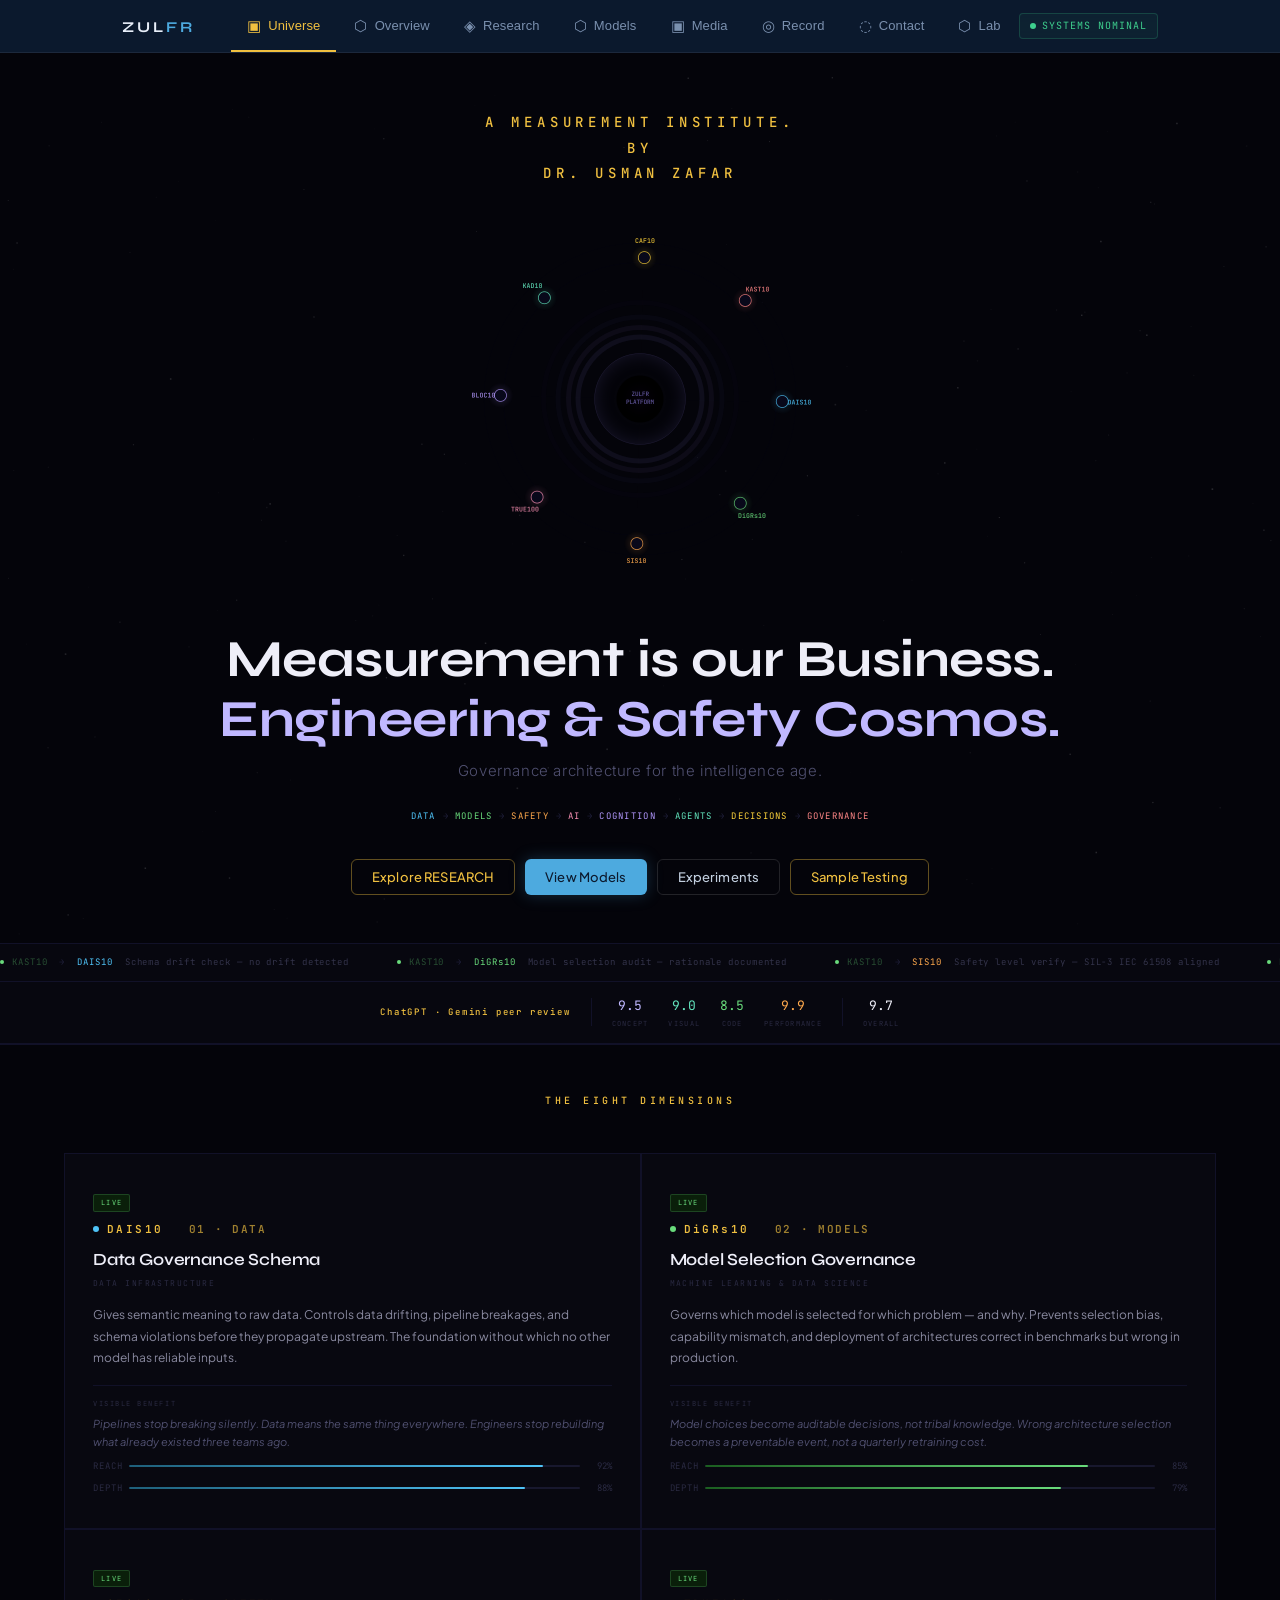
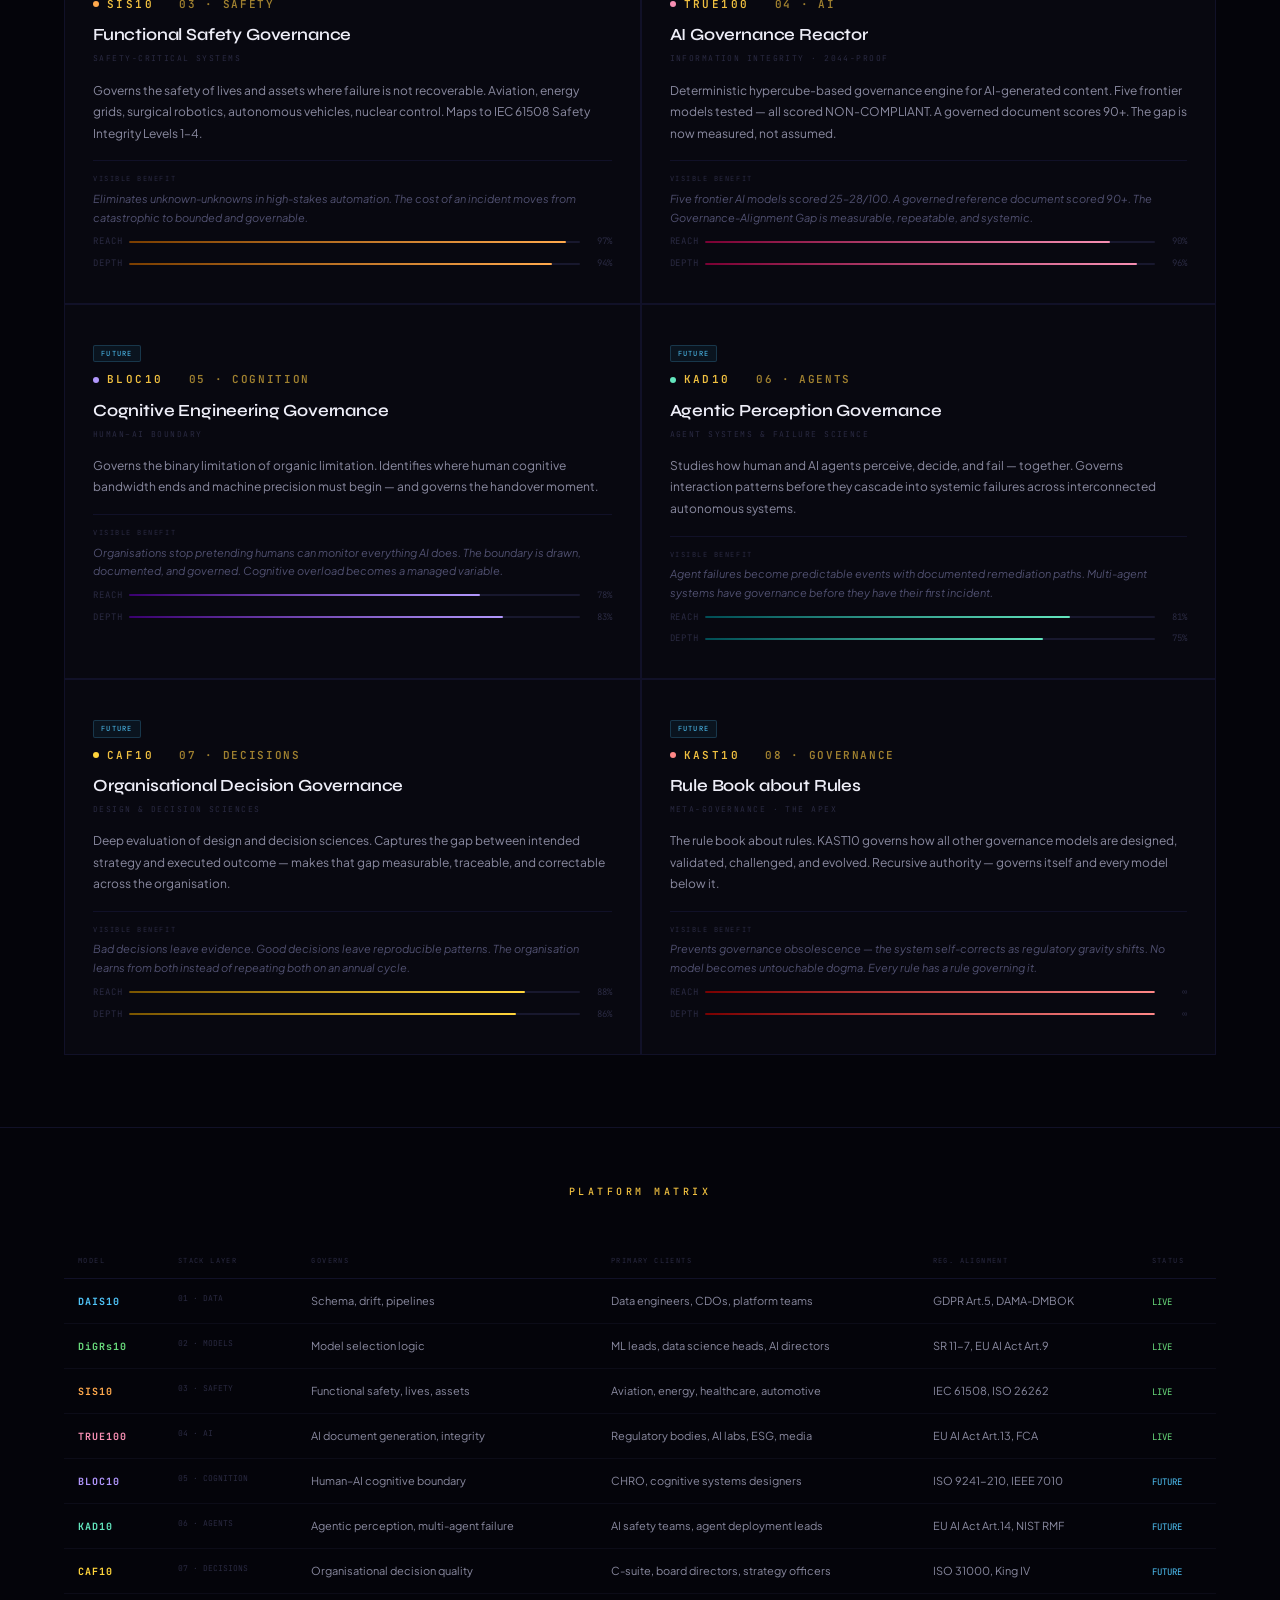
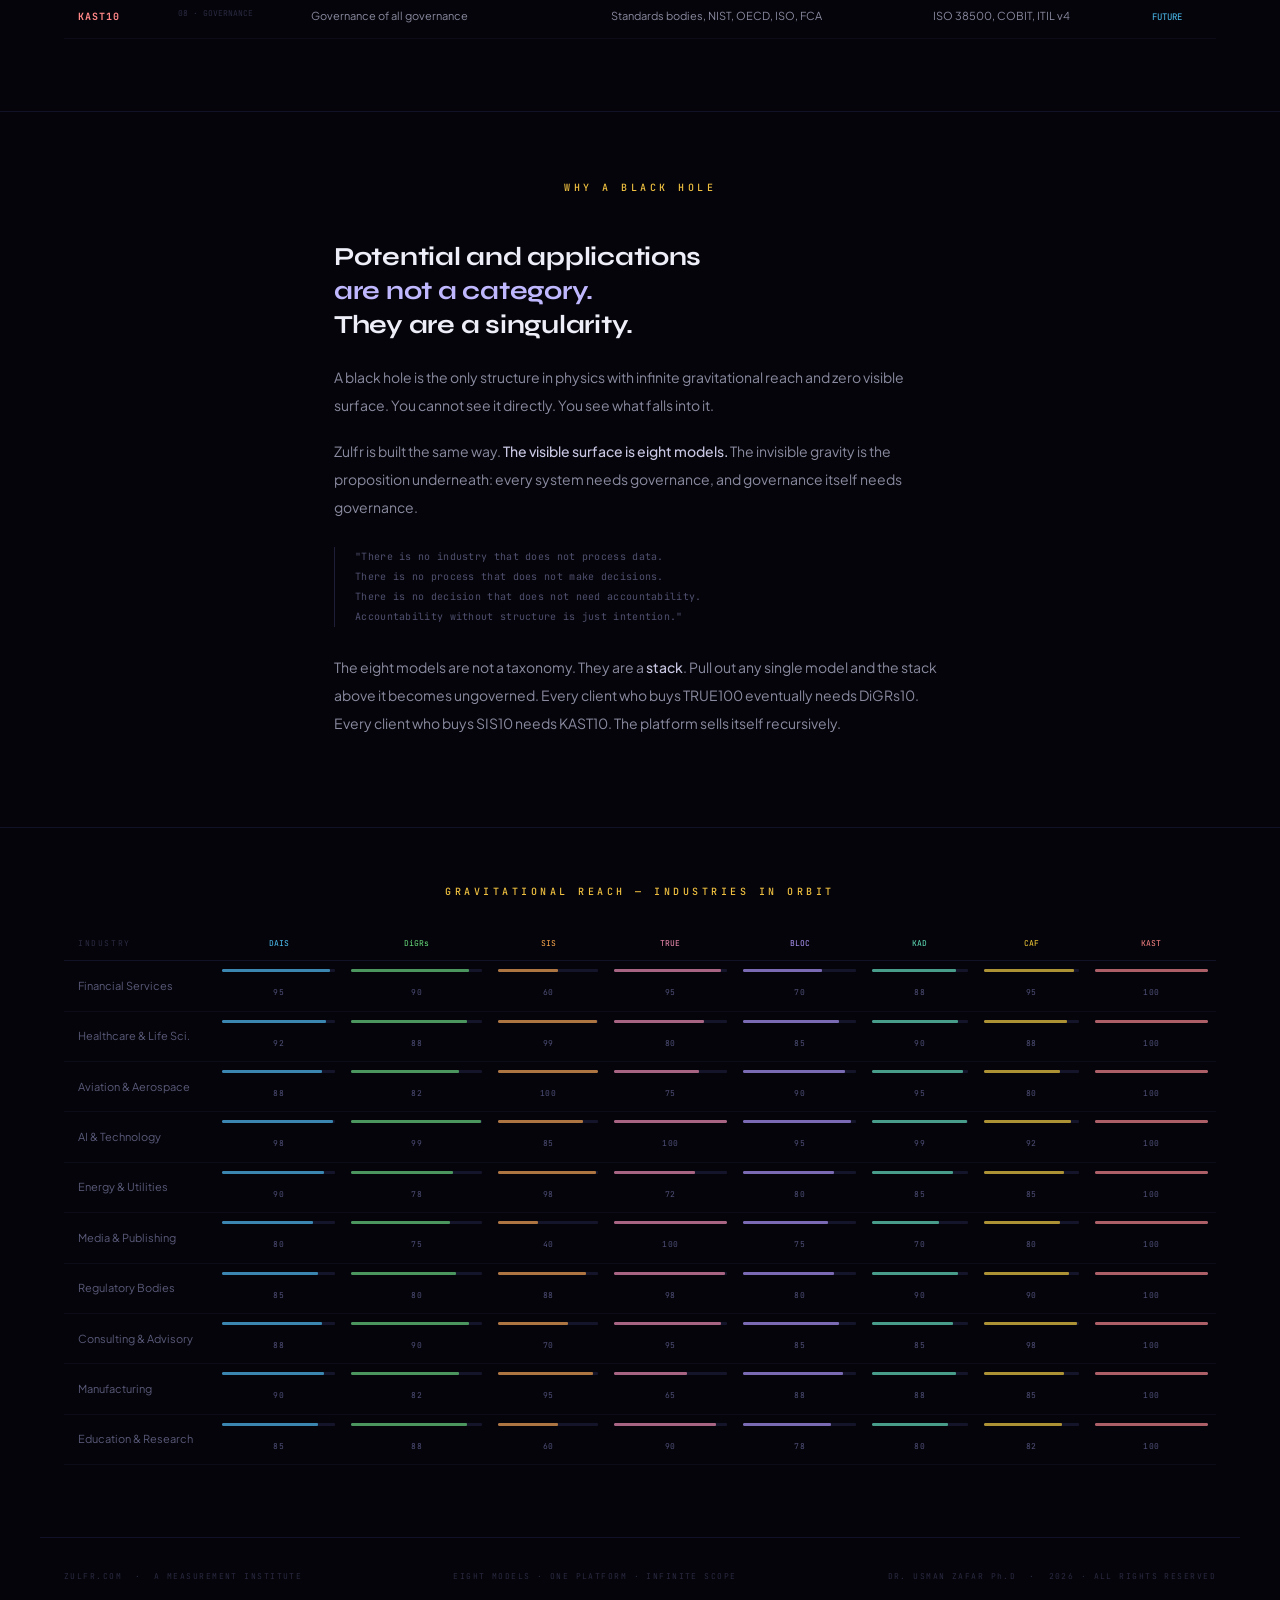
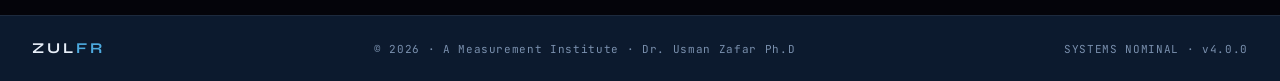
==== commit 0af1dbd2: "Update descriptions and modify lab rows in index.html Updated the description text for DiGRs-10 and " ====
--- a/index.html
+++ b/index.html
@@ -1062,25 +1062,25 @@
       <div>
         <div class="lab-row-meta"><span class="label" style="color:#4fc3f7">DiGRs-10</span><span class="badge badge-green">LIVE</span><span class="badge" style="background:rgba(79,195,247,.08);color:#4fc3f7;border:1px solid rgba(79,195,247,.2)">03 · ML & Deep Learning</span></div>
         <h3 style="margin-bottom:5px">Data-Integrated Governance  &amp; Reliability System</h3>
-        <p style="font-size:12px;color:var(--muted);line-height:1.65">“A Research Framework for Evaluating Data Health in Machine Learning ML/ Deep Learning Systems..</p>
+        <p style="font-size:12px;color:var(--muted);line-height:1.65">“A Research Framework to Evaluate Data Health in Machine Learning ML/ Deep Learning Systems..</p>
       </div>
       <a href="https://digrs.zulfr.com" target="_blank" class="btn btn-primary" style="white-space:nowrap;flex-shrink:0">&#9654; Launch</a>
     </div>
 
+    <div class="lab-row" style="border-left:3px solid #f78fb3;opacity:.45">
+      <div>
+        <div class="lab-row-meta"><span class="label" style="color:#f78fb3">TRUE-100</span><span class="badge badge-amber">LIVE</span><span class="badge" style="background:rgba(247,143,179,.08);color:#f78fb3;border:1px solid rgba(247,143,179,.2)">04 · Governance Index</span></div>
+        <h3 style="margin-bottom:5px">True-100 &amp; Hyper Cube</h3>
+        <p style="font-size:12px;color:var(--muted);line-height:1.65">Measuring Governance Index in Policy & Procedures; Bench Marked against = https://zenodo.org/records/19427886</p>
+      </div>
+      <a href=" https://true.zulfr.com" target="_blank" class="btn btn-primary" style="white-space:nowrap;flex-shrink:0">&#9654; Launch</a>
+    </div>
+    
     <div class="lab-row" style="border-left:3px solid #69db7c;opacity:.45">
       <div>
         <div class="lab-row-meta"><span class="label" style="color:#69db7c">Graph-10</span><span class="badge badge-amber">COMING SOON</span><span class="badge" style="background:rgba(105,219,124,.08);color:#69db7c;border:1px solid rgba(105,219,124,.2)">02 · MODELS</span></div>
         <h3 style="margin-bottom:5px">Decision Intelligence &amp; Graph Reasoning</h3>
         <p style="font-size:12px;color:var(--muted);line-height:1.65">Submit a model selection decision for governance audit.</p>
-      </div>
-      <button class="btn btn-ghost" disabled style="white-space:nowrap;cursor:not-allowed;flex-shrink:0">Coming Soon</button>
-    </div>
-
-    <div class="lab-row" style="border-left:3px solid #f78fb3;opacity:.45">
-      <div>
-        <div class="lab-row-meta"><span class="label" style="color:#f78fb3">SLOT-04</span><span class="badge badge-amber">COMING SOON</span><span class="badge" style="background:rgba(247,143,179,.08);color:#f78fb3;border:1px solid rgba(247,143,179,.2)">04 · STACK</span></div>
-        <h3 style="margin-bottom:5px">App Title — Slot 04</h3>
-        <p style="font-size:12px;color:var(--muted);line-height:1.65">Brief description of what this app does and what the user can analyse or submit.</p>
       </div>
       <button class="btn btn-ghost" disabled style="white-space:nowrap;cursor:not-allowed;flex-shrink:0">Coming Soon</button>
     </div>
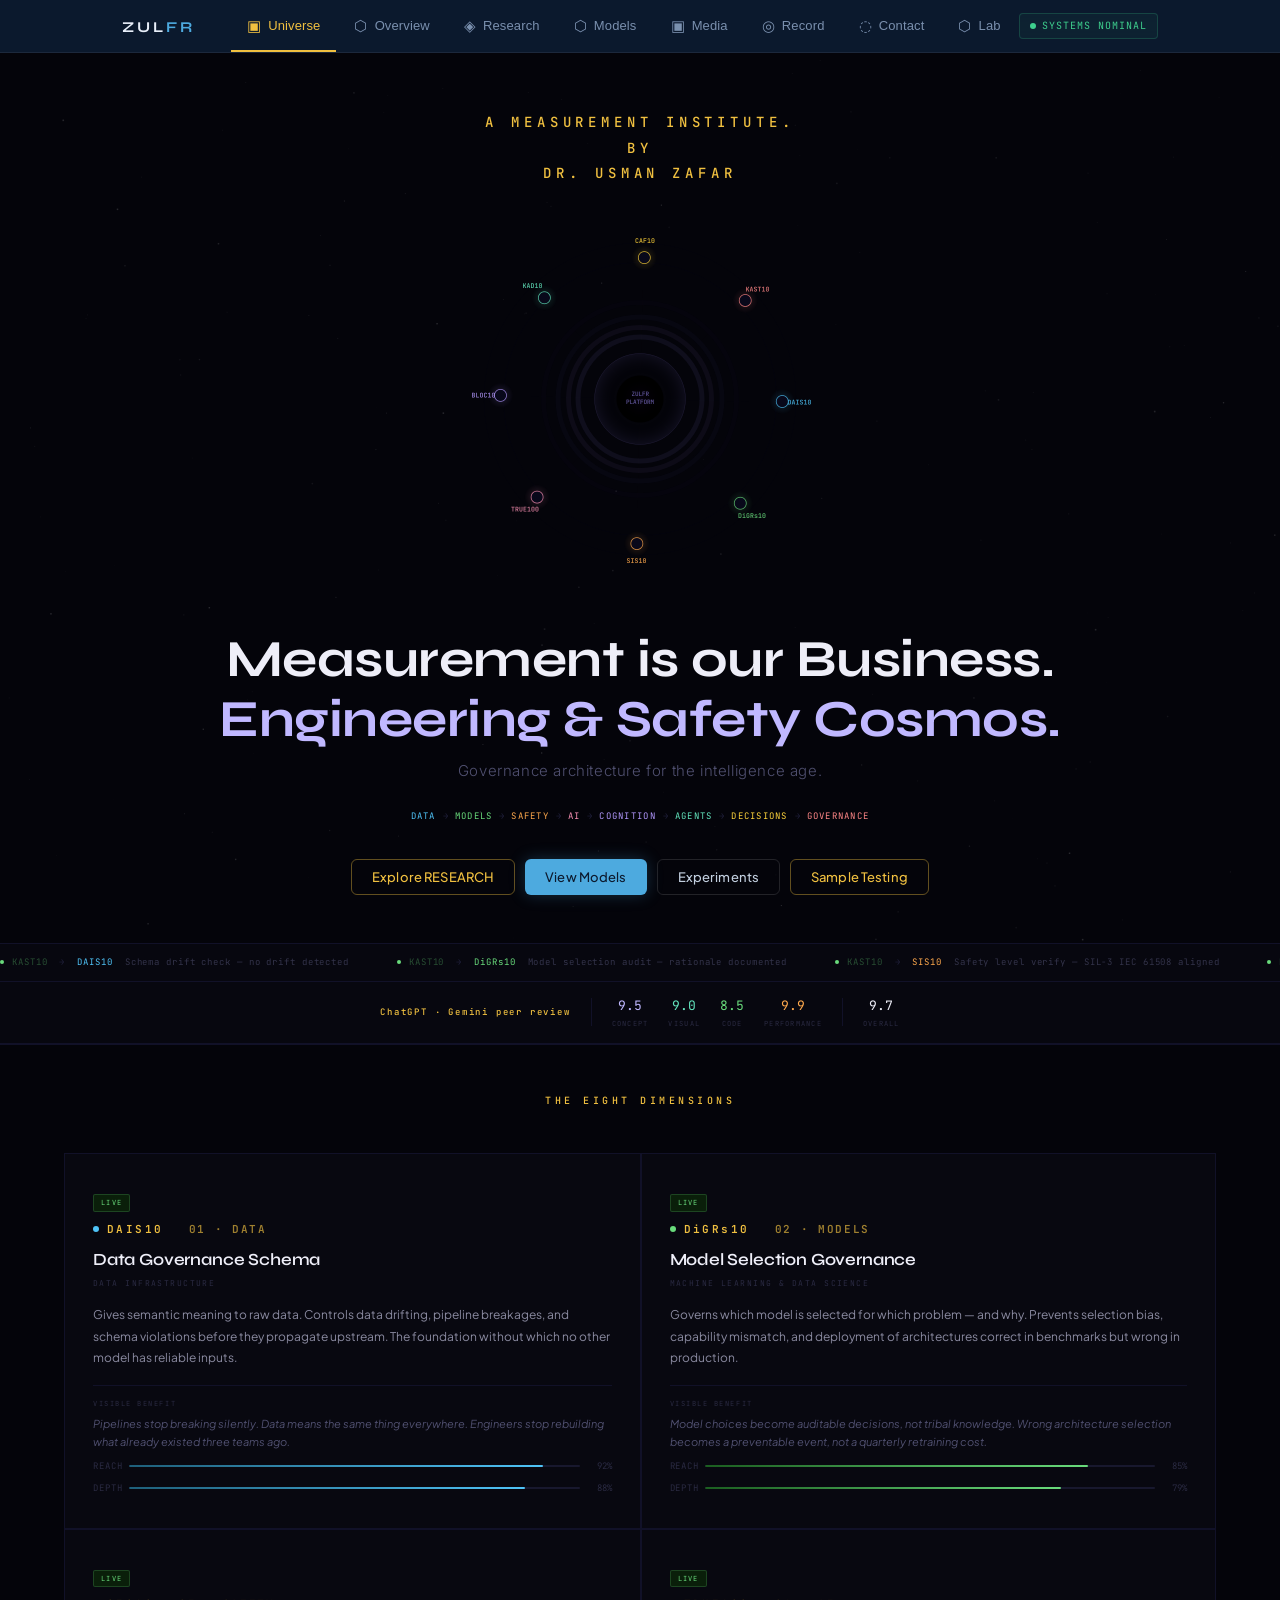
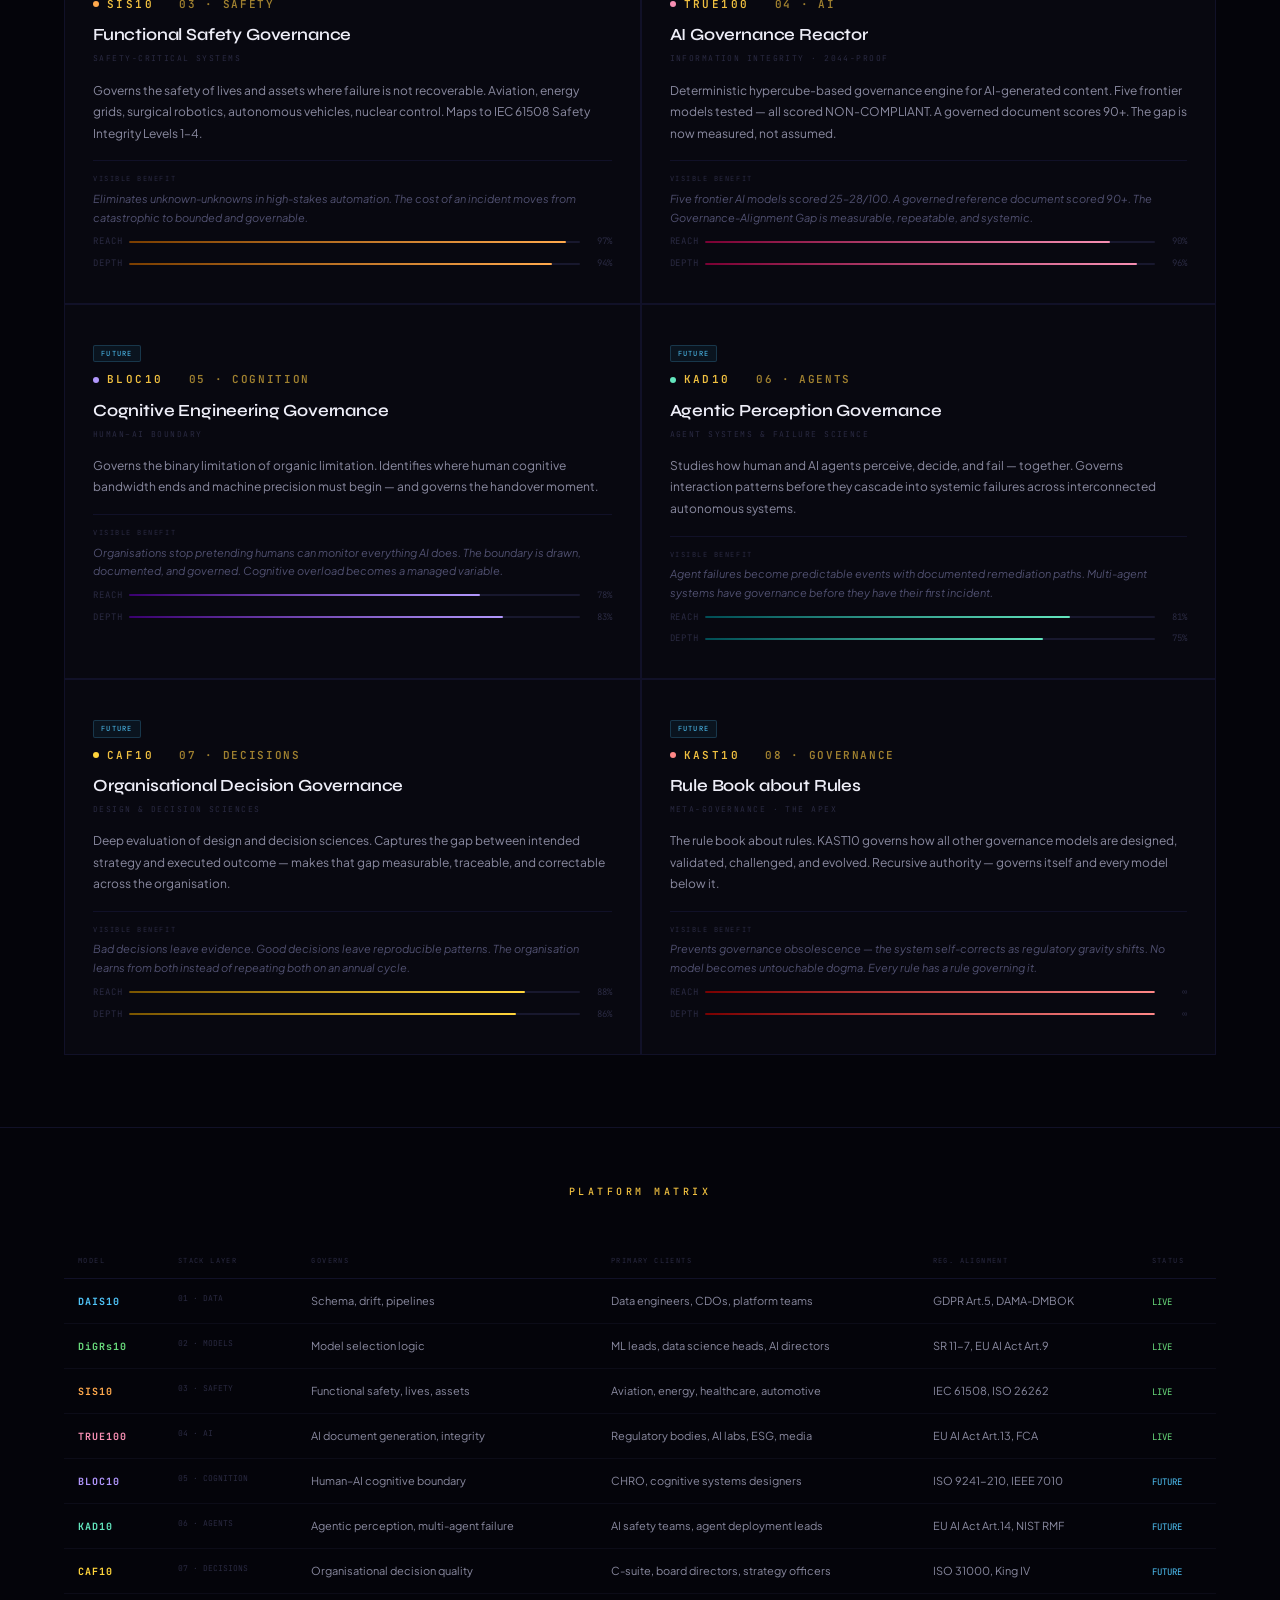
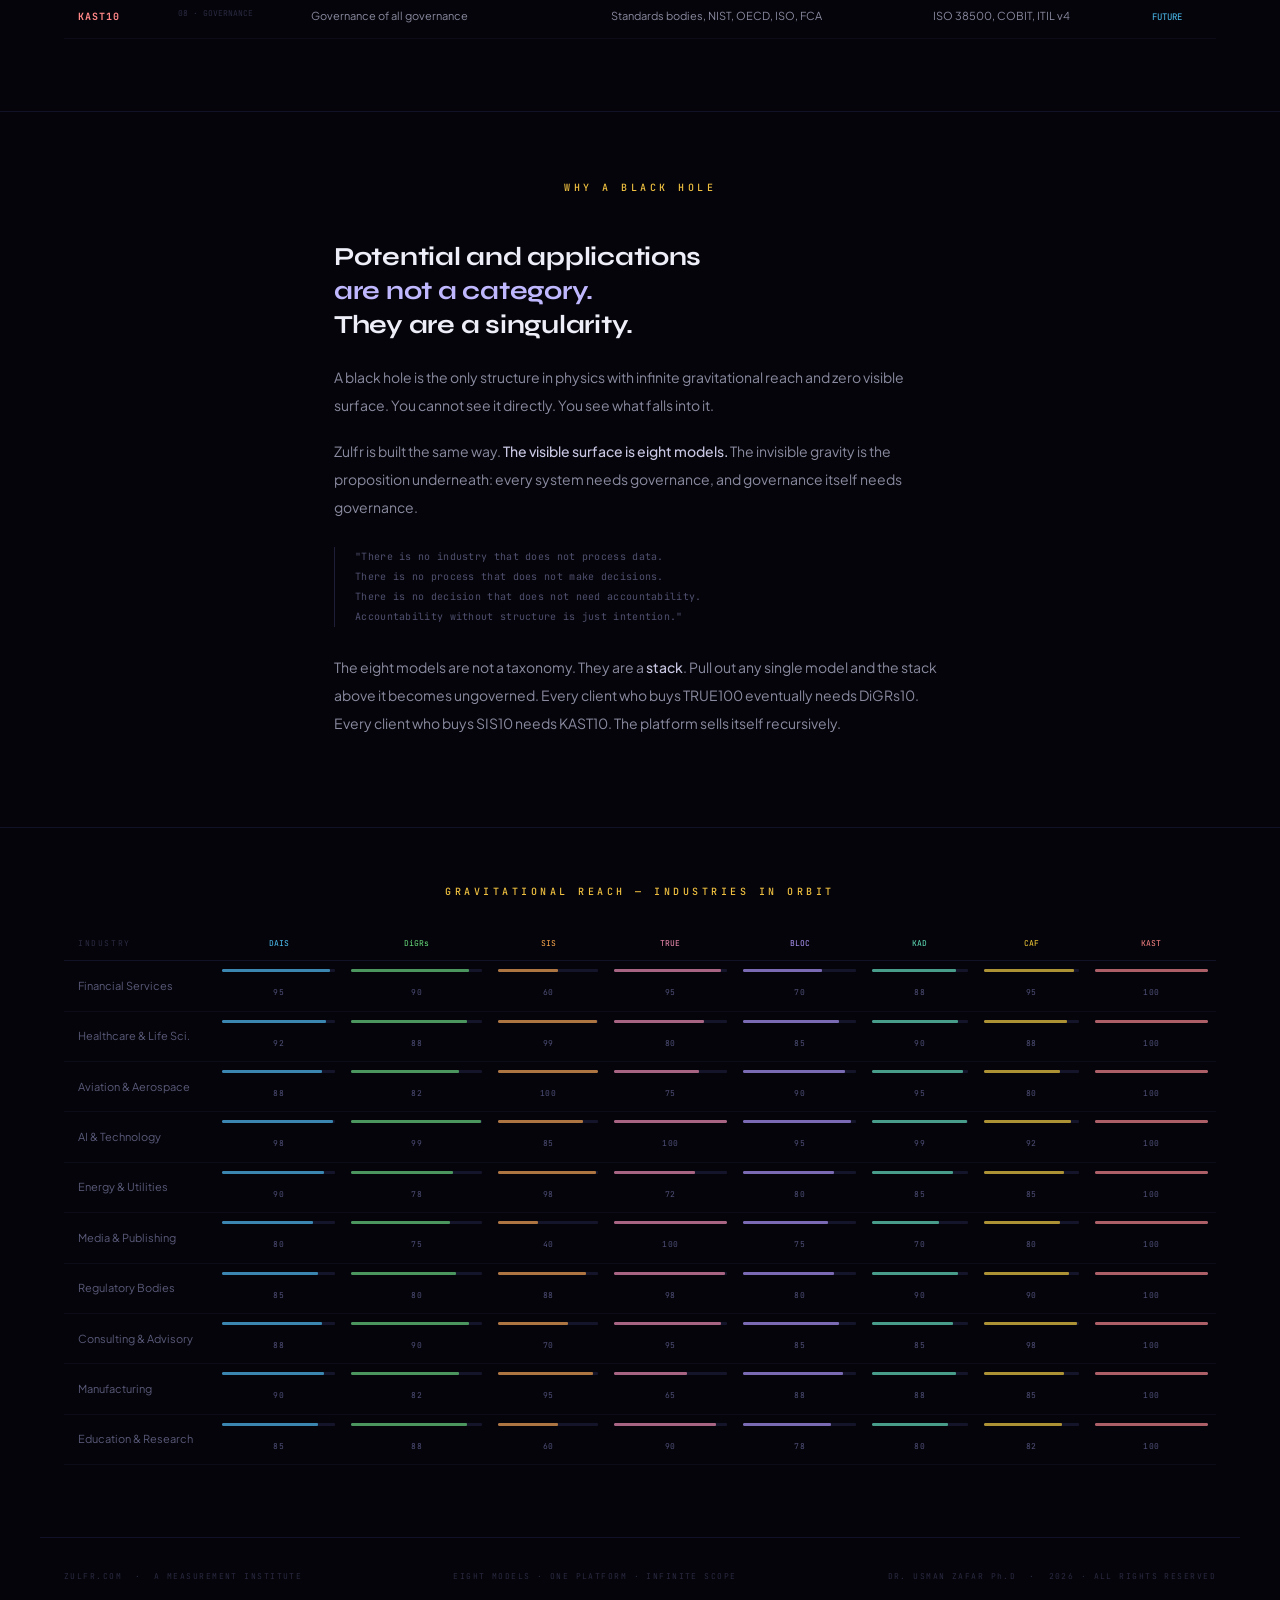
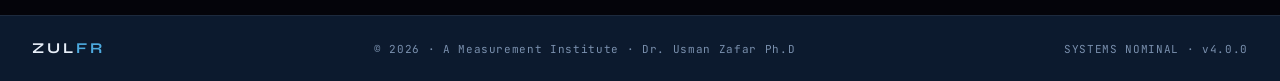
==== commit 90cc0119: "Update labels and headings in index.html" ====
--- a/index.html
+++ b/index.html
@@ -1069,8 +1069,8 @@
 
     <div class="lab-row" style="border-left:3px solid #f78fb3;opacity:.45">
       <div>
-        <div class="lab-row-meta"><span class="label" style="color:#f78fb3">TRUE-100</span><span class="badge badge-amber">LIVE</span><span class="badge" style="background:rgba(247,143,179,.08);color:#f78fb3;border:1px solid rgba(247,143,179,.2)">04 · Governance Index</span></div>
-        <h3 style="margin-bottom:5px">True-100 &amp; Hyper Cube</h3>
+        <div class="lab-row-meta"><span class="label" style="color:#f78fb3">TRUE-100</span><span class="badge badge-green">LIVE</span><span class="badge" style="background:rgba(79,195,247,.08);color:#4fc3f7;border:1px solid rgba(79,195,247,.2)">04 · Governance Index</span></div>
+        <h3 style="margin-bottom:5px">True-100 &amp; Testing 100 Governance Dimensions through Hyper Cube</h3>
         <p style="font-size:12px;color:var(--muted);line-height:1.65">Measuring Governance Index in Policy & Procedures; Bench Marked against = https://zenodo.org/records/19427886</p>
       </div>
       <a href=" https://true.zulfr.com" target="_blank" class="btn btn-primary" style="white-space:nowrap;flex-shrink:0">&#9654; Launch</a>
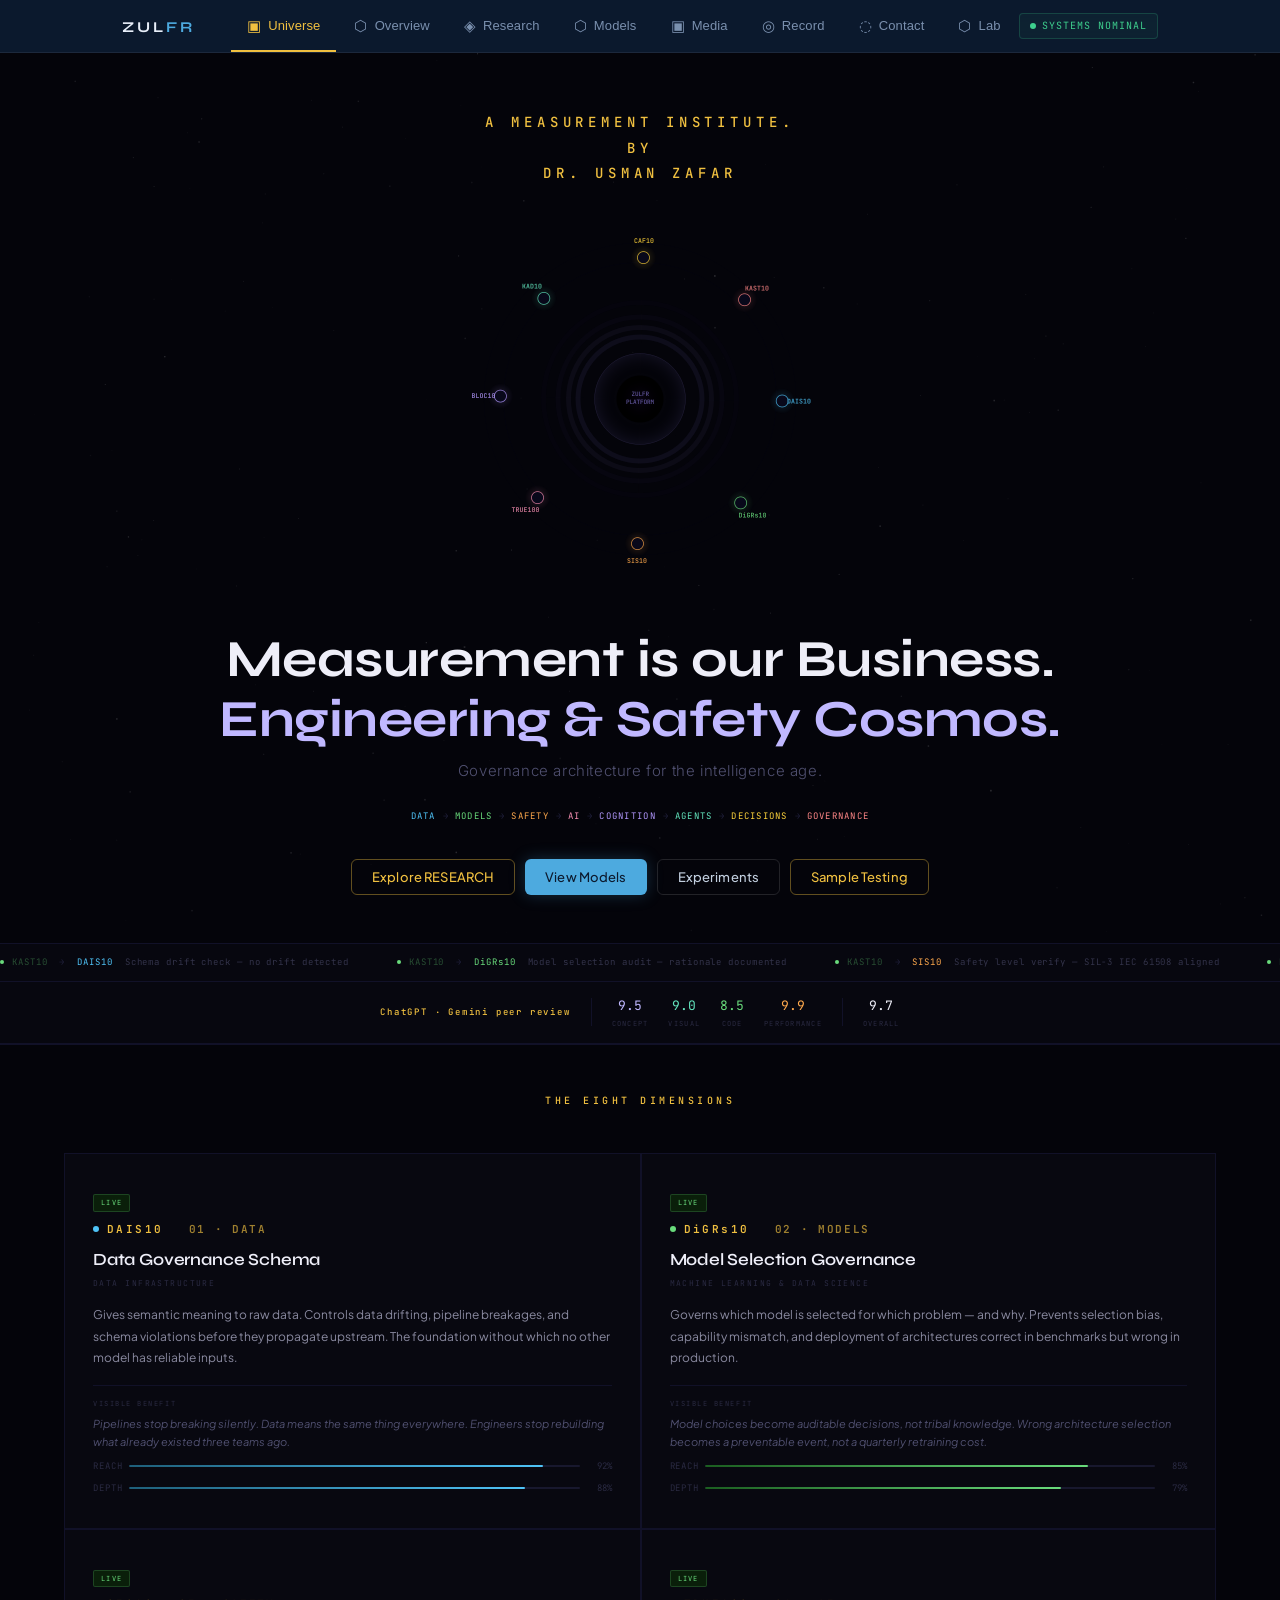
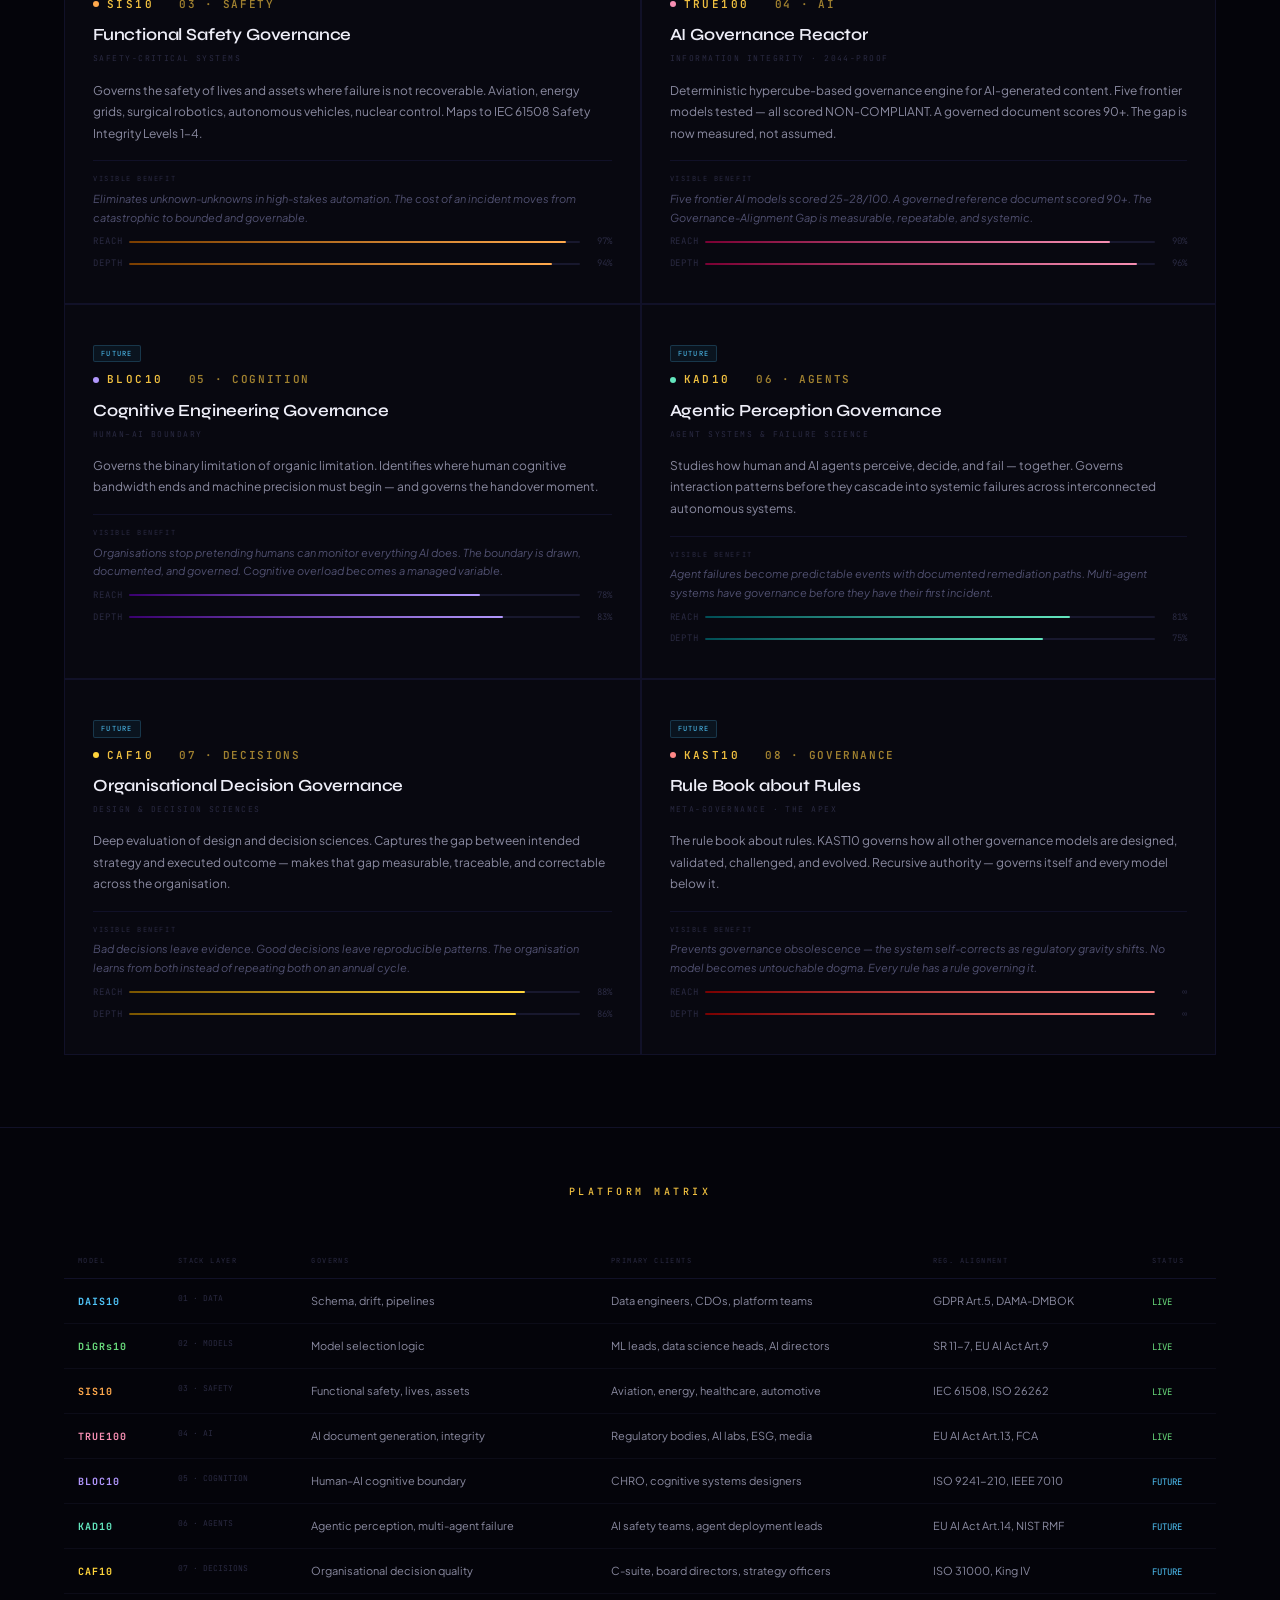
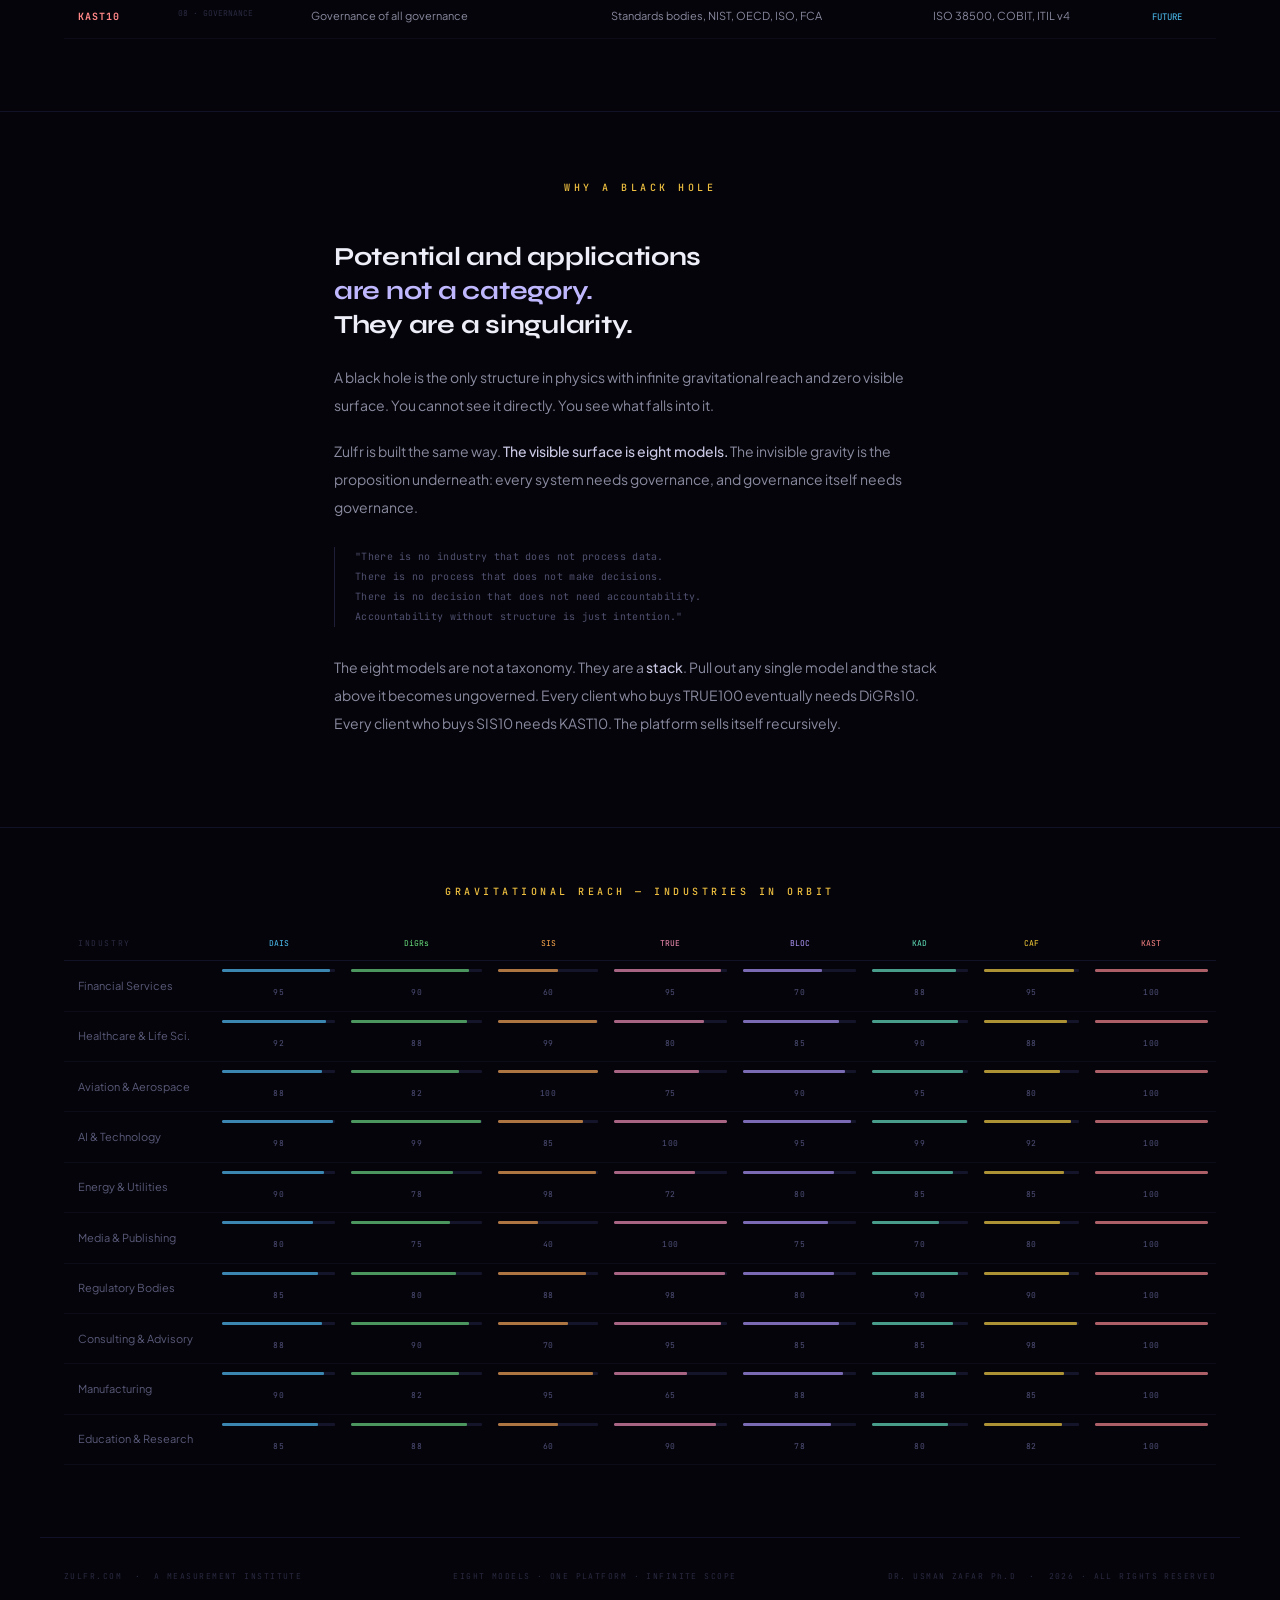
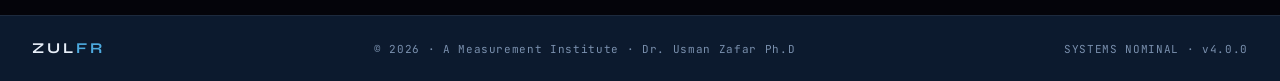
==== commit 50a448d6: "Update label color in governance index section" ====
--- a/index.html
+++ b/index.html
@@ -1069,7 +1069,7 @@
 
     <div class="lab-row" style="border-left:3px solid #f78fb3;opacity:.45">
       <div>
-        <div class="lab-row-meta"><span class="label" style="color:#f78fb3">TRUE-100</span><span class="badge badge-green">LIVE</span><span class="badge" style="background:rgba(79,195,247,.08);color:#4fc3f7;border:1px solid rgba(79,195,247,.2)">04 · Governance Index</span></div>
+        <div class="lab-row-meta"><span class="label" style="color:#4fc3f7">TRUE-100</span><span class="badge badge-green">LIVE</span><span class="badge" style="background:rgba(79,195,247,.08);color:#4fc3f7;border:1px solid rgba(79,195,247,.2)">04 · Governance Index</span></div>
         <h3 style="margin-bottom:5px">True-100 &amp; Testing 100 Governance Dimensions through Hyper Cube</h3>
         <p style="font-size:12px;color:var(--muted);line-height:1.65">Measuring Governance Index in Policy & Procedures; Bench Marked against = https://zenodo.org/records/19427886</p>
       </div>
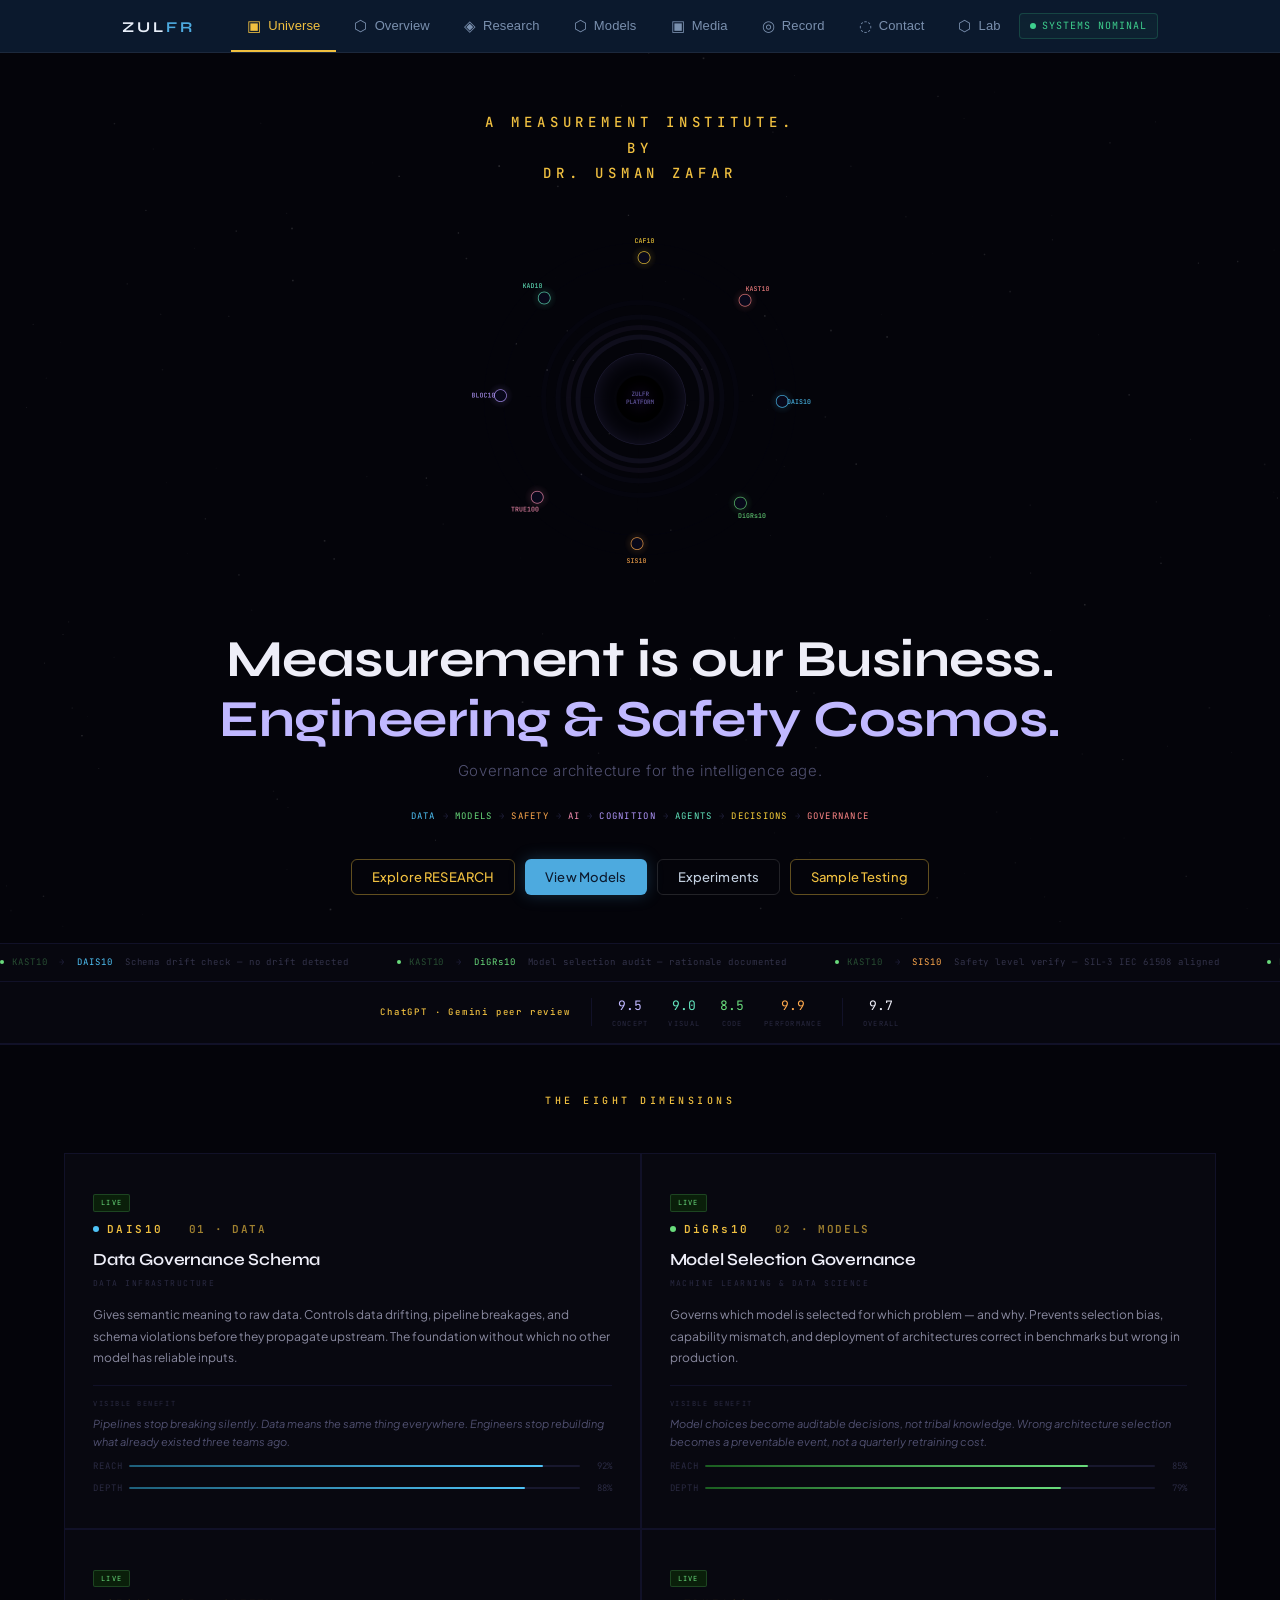
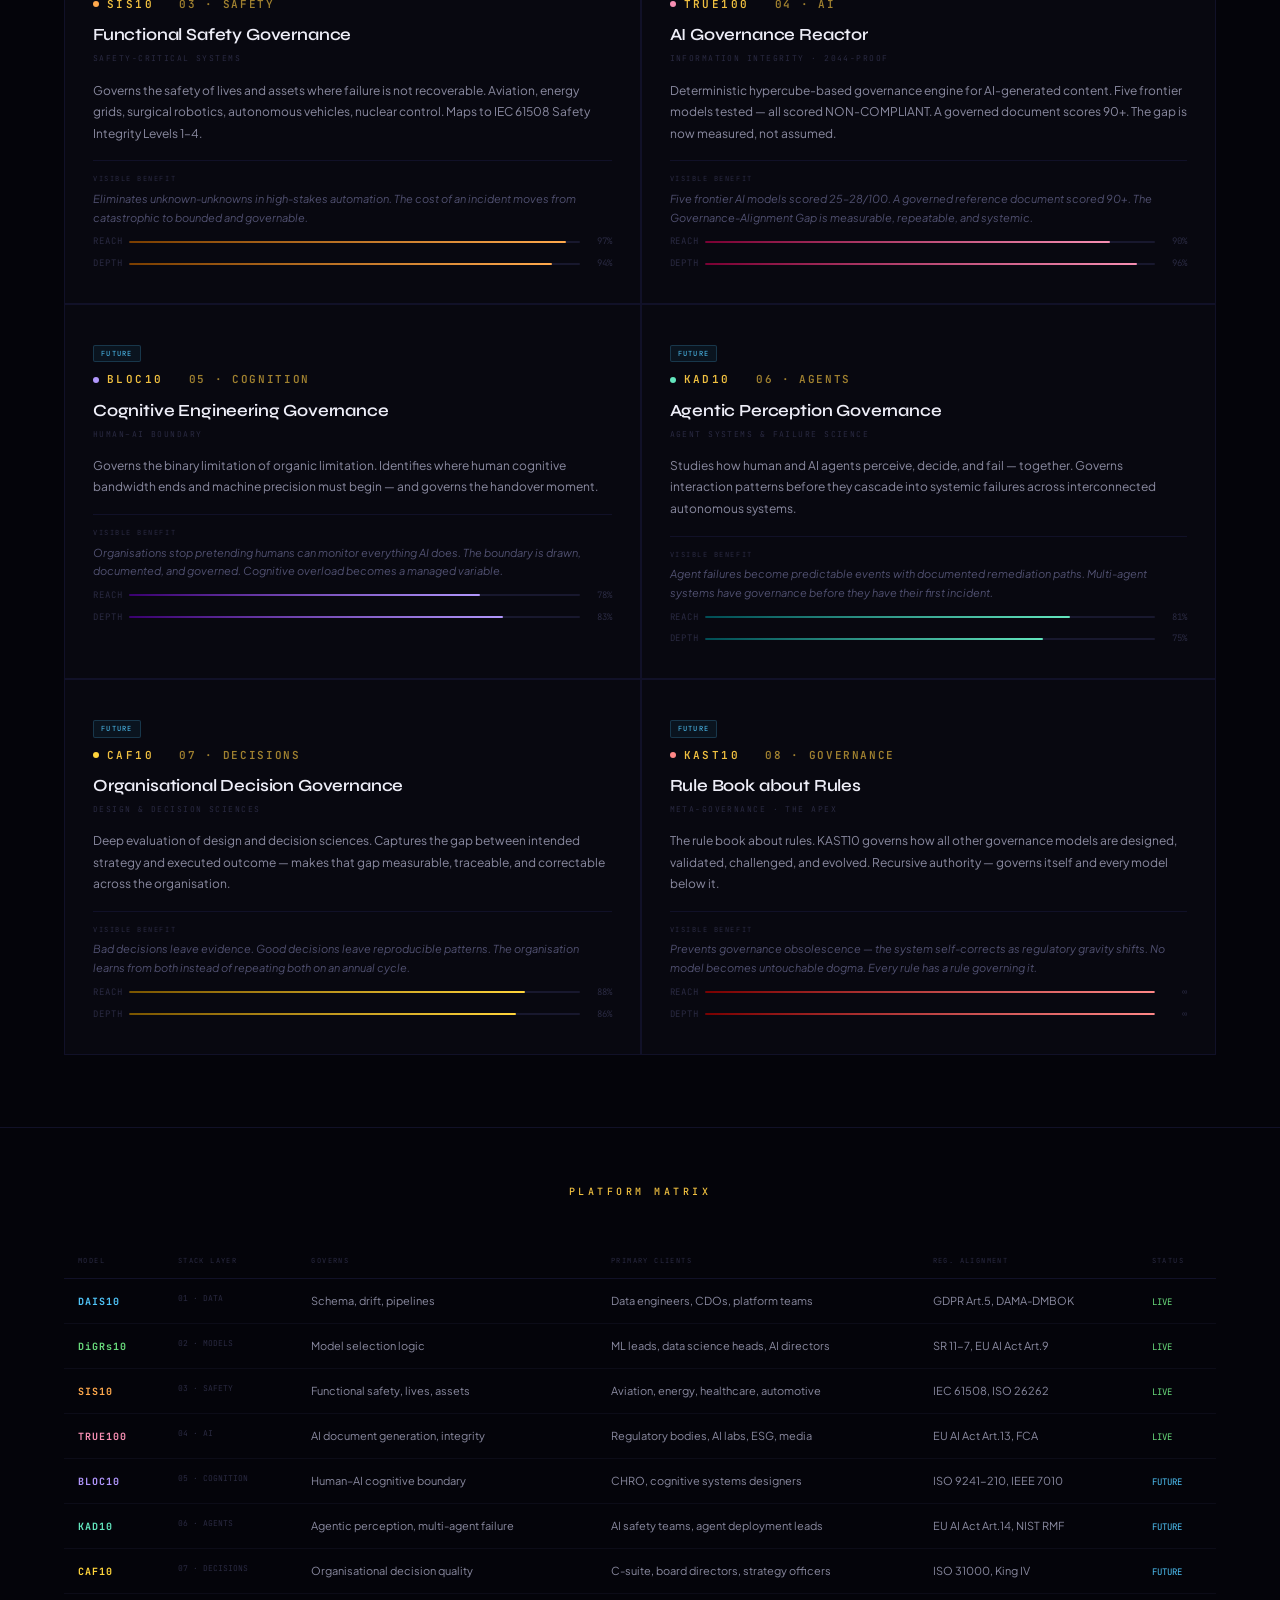
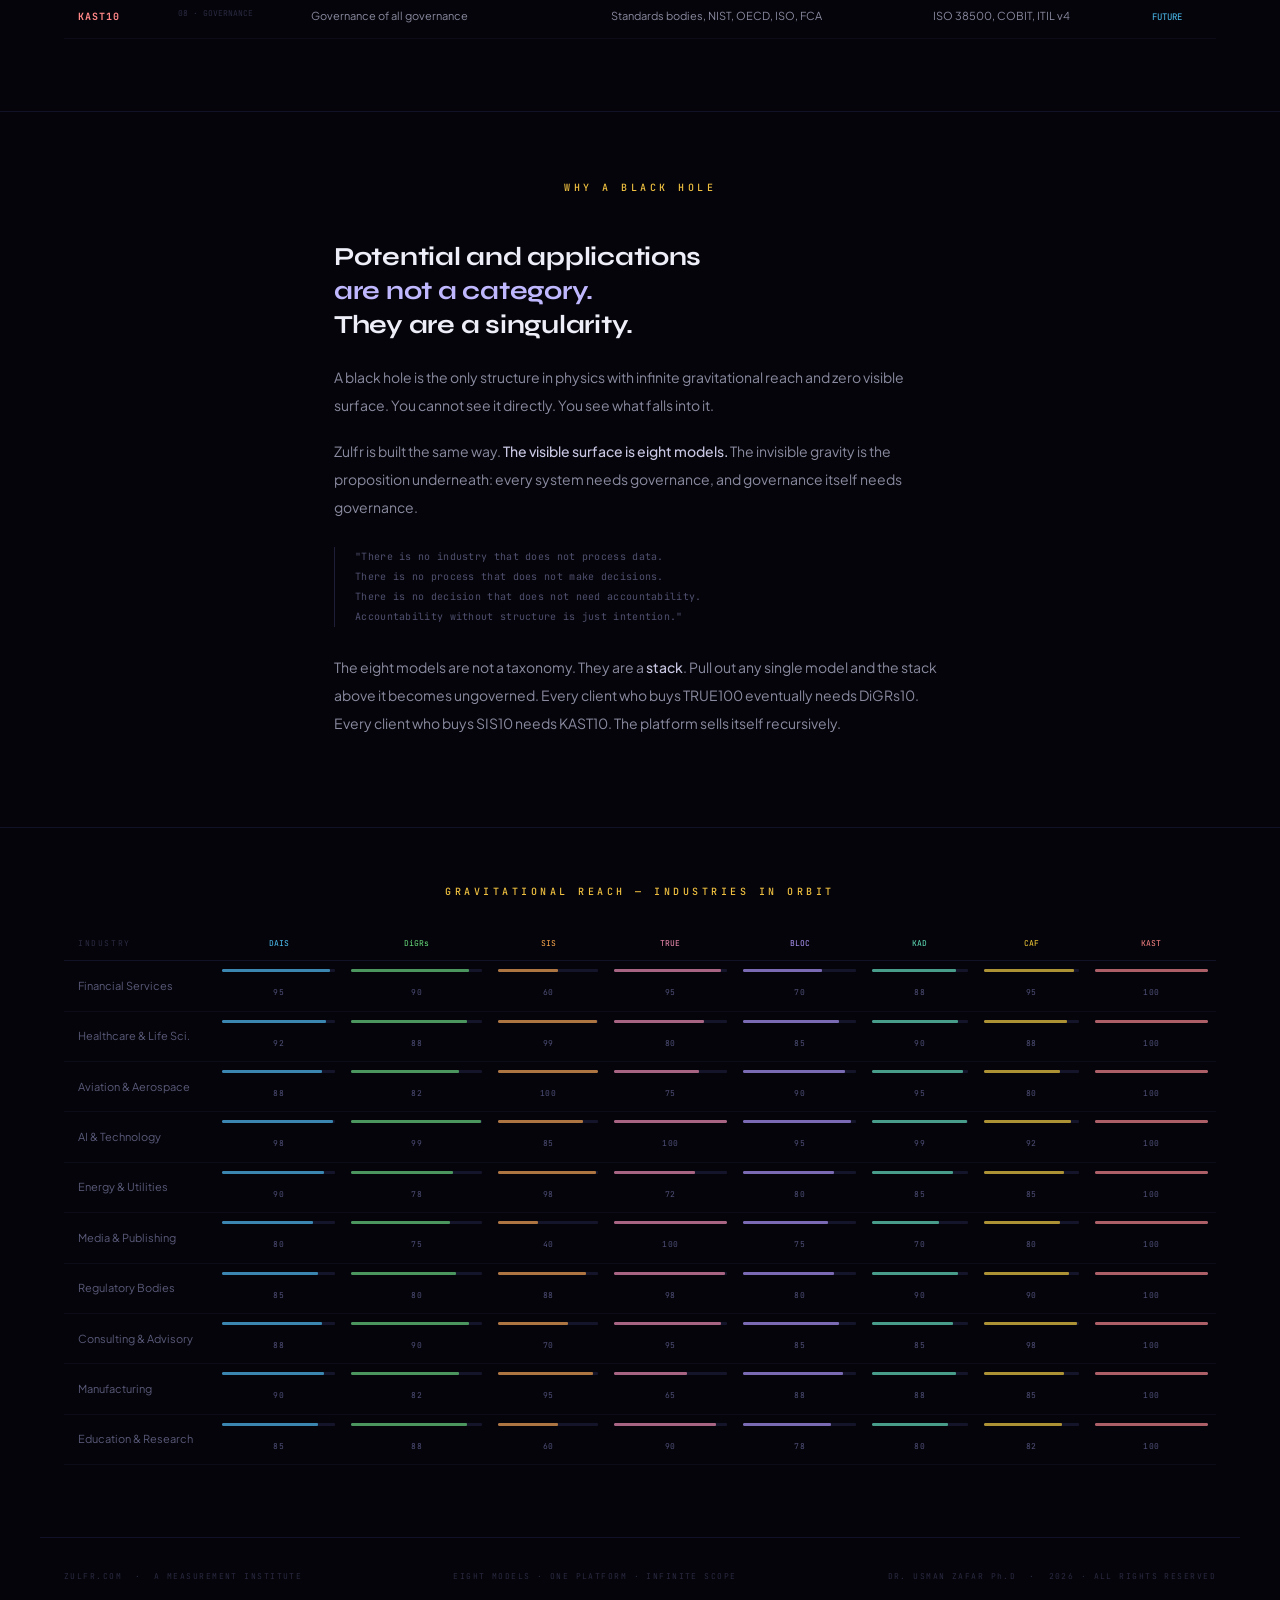
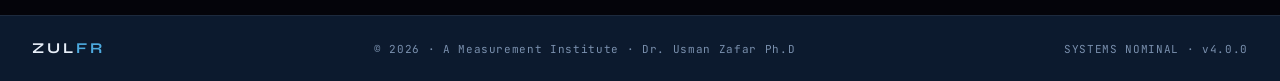
==== commit 1932850c: "Change border color of lab-row div" ====
--- a/index.html
+++ b/index.html
@@ -1067,7 +1067,7 @@
       <a href="https://digrs.zulfr.com" target="_blank" class="btn btn-primary" style="white-space:nowrap;flex-shrink:0">&#9654; Launch</a>
     </div>
 
-    <div class="lab-row" style="border-left:3px solid #f78fb3;opacity:.45">
+    <div class="lab-row" style="border-left:3px solid #4fc3f7">
       <div>
         <div class="lab-row-meta"><span class="label" style="color:#4fc3f7">TRUE-100</span><span class="badge badge-green">LIVE</span><span class="badge" style="background:rgba(79,195,247,.08);color:#4fc3f7;border:1px solid rgba(79,195,247,.2)">04 · Governance Index</span></div>
         <h3 style="margin-bottom:5px">True-100 &amp; Testing 100 Governance Dimensions through Hyper Cube</h3>
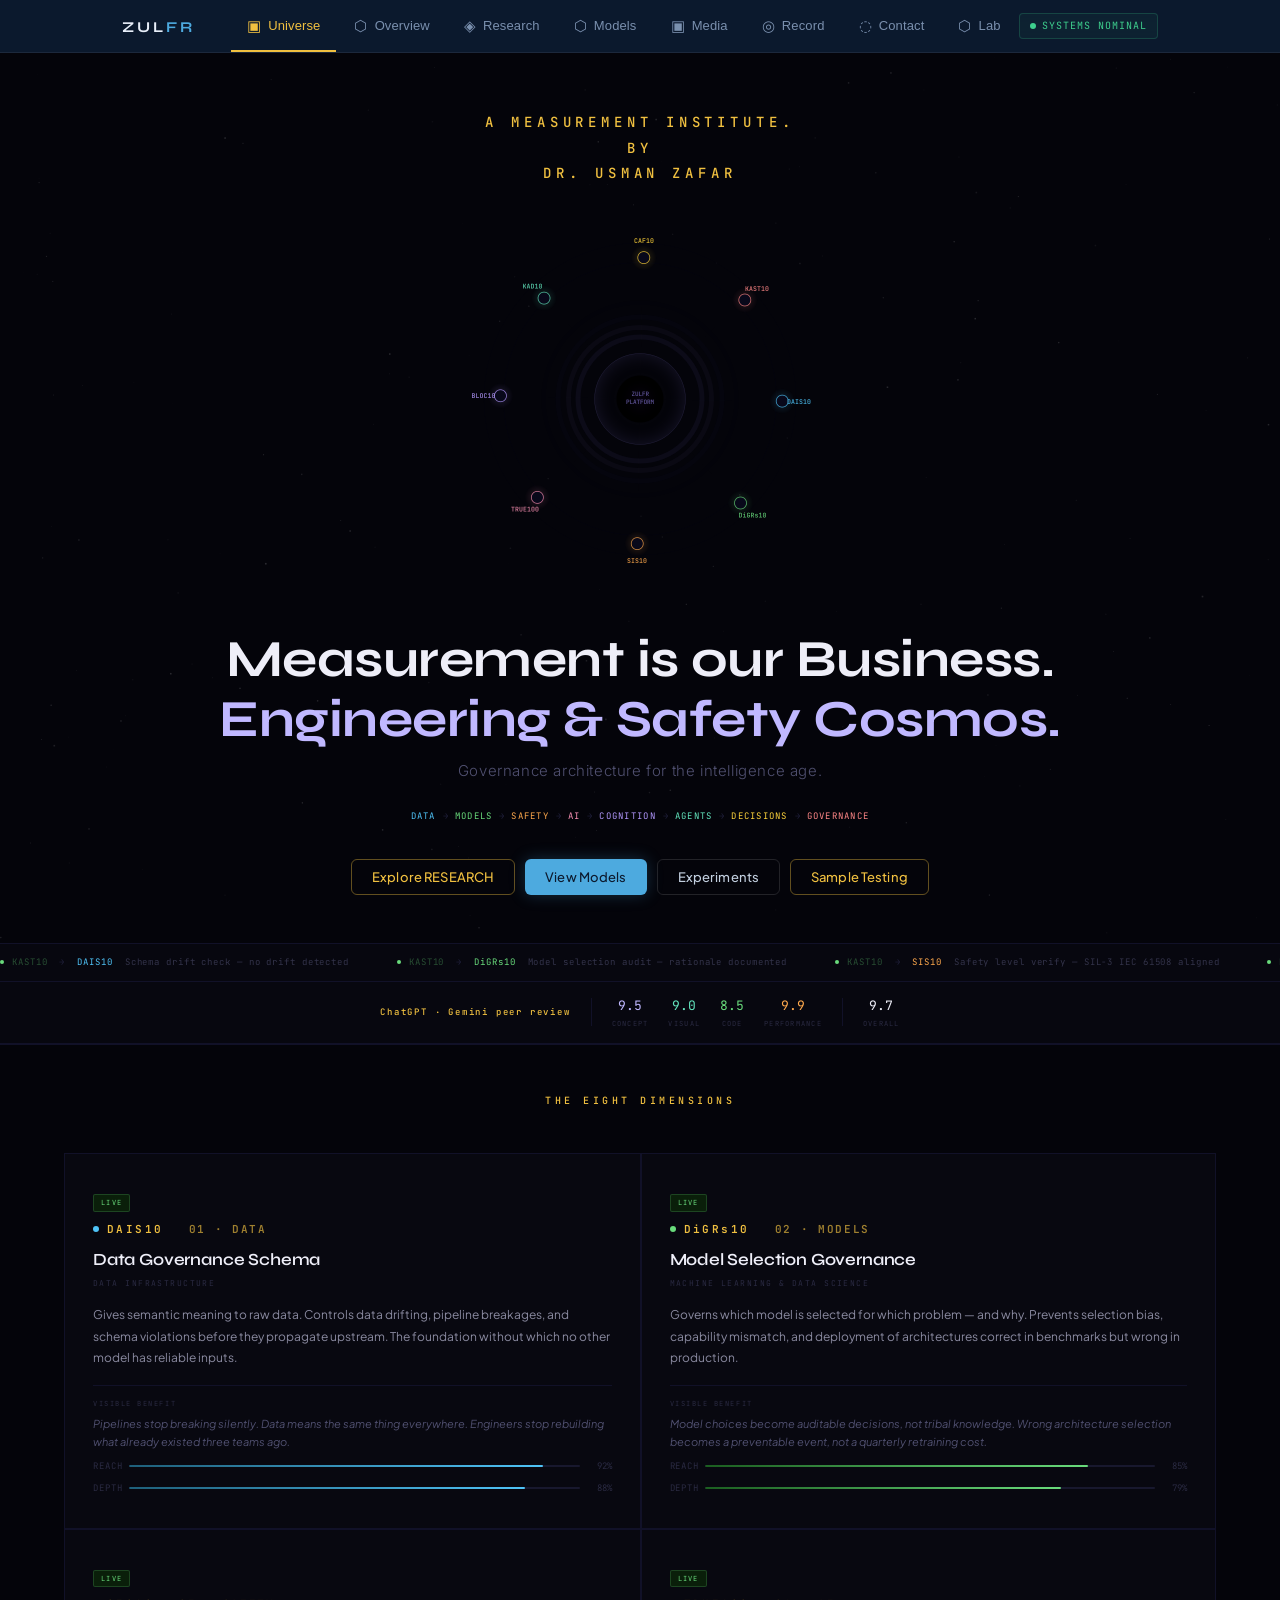
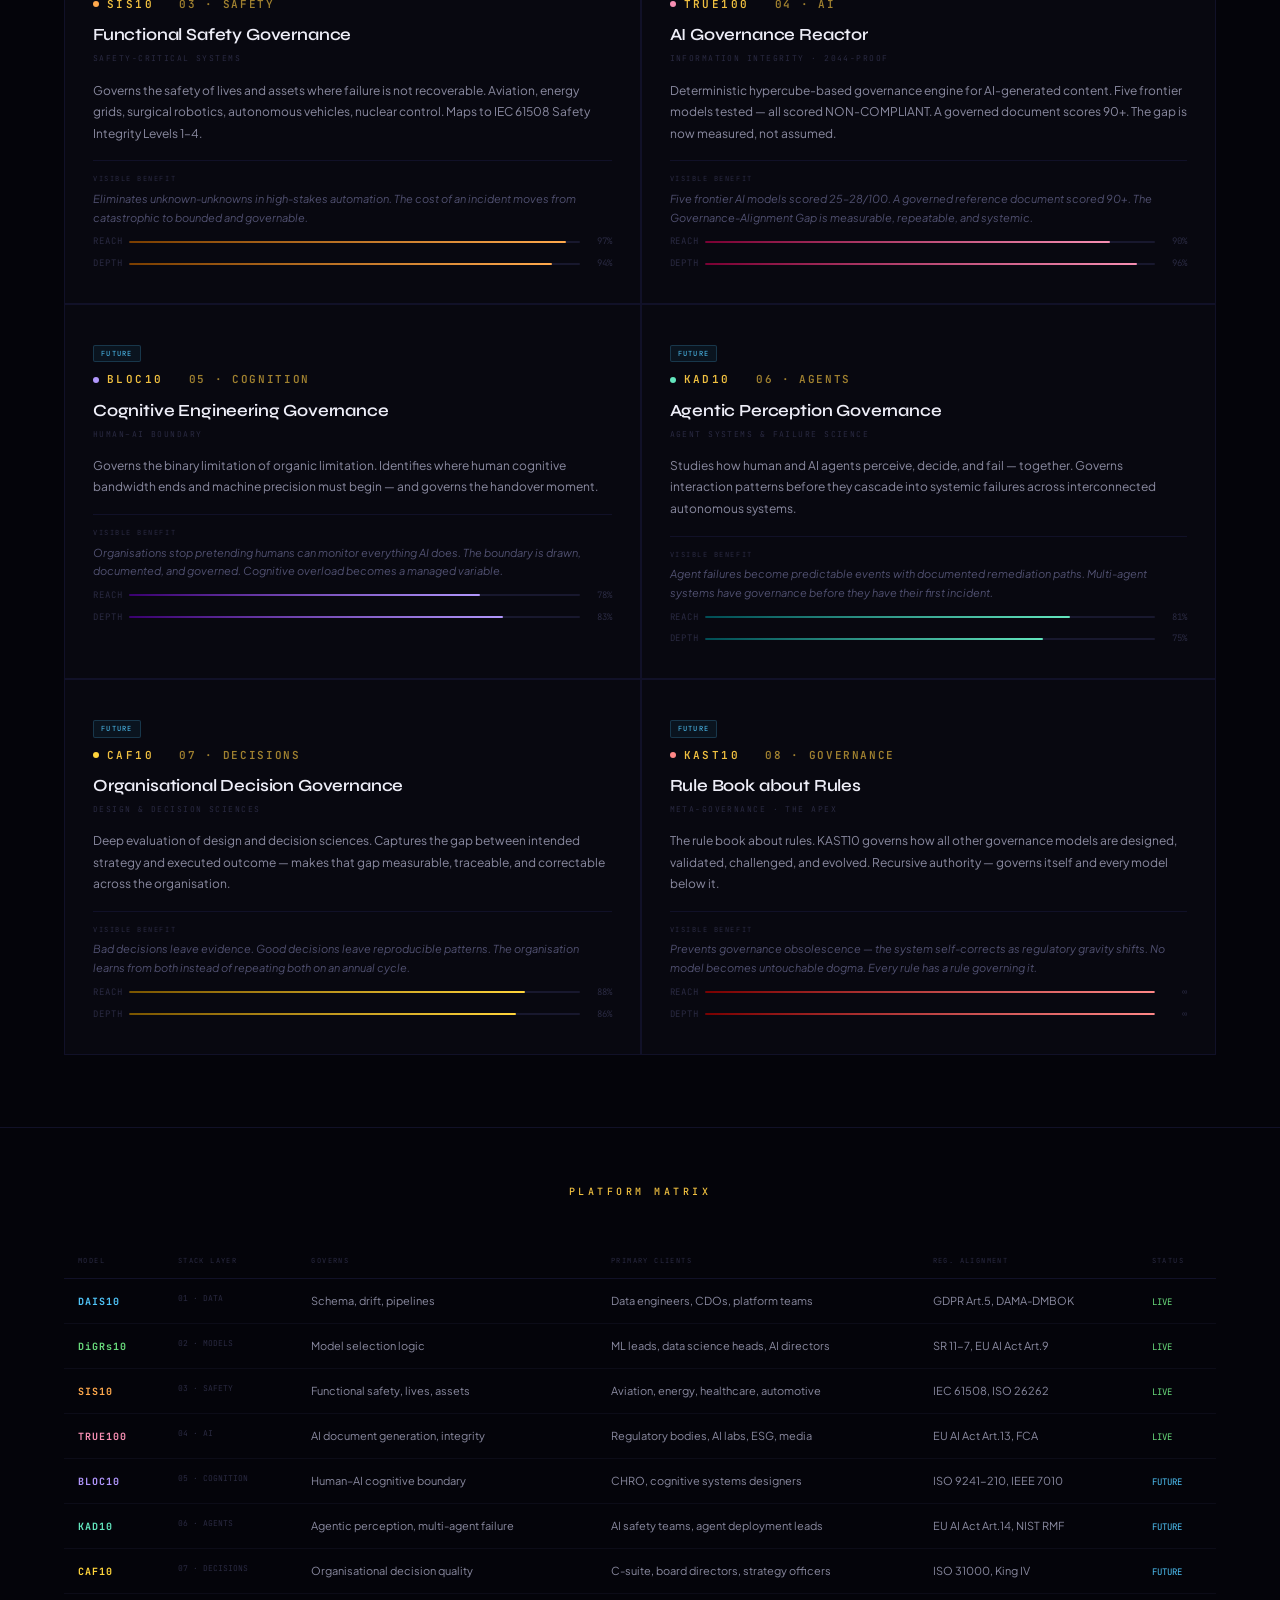
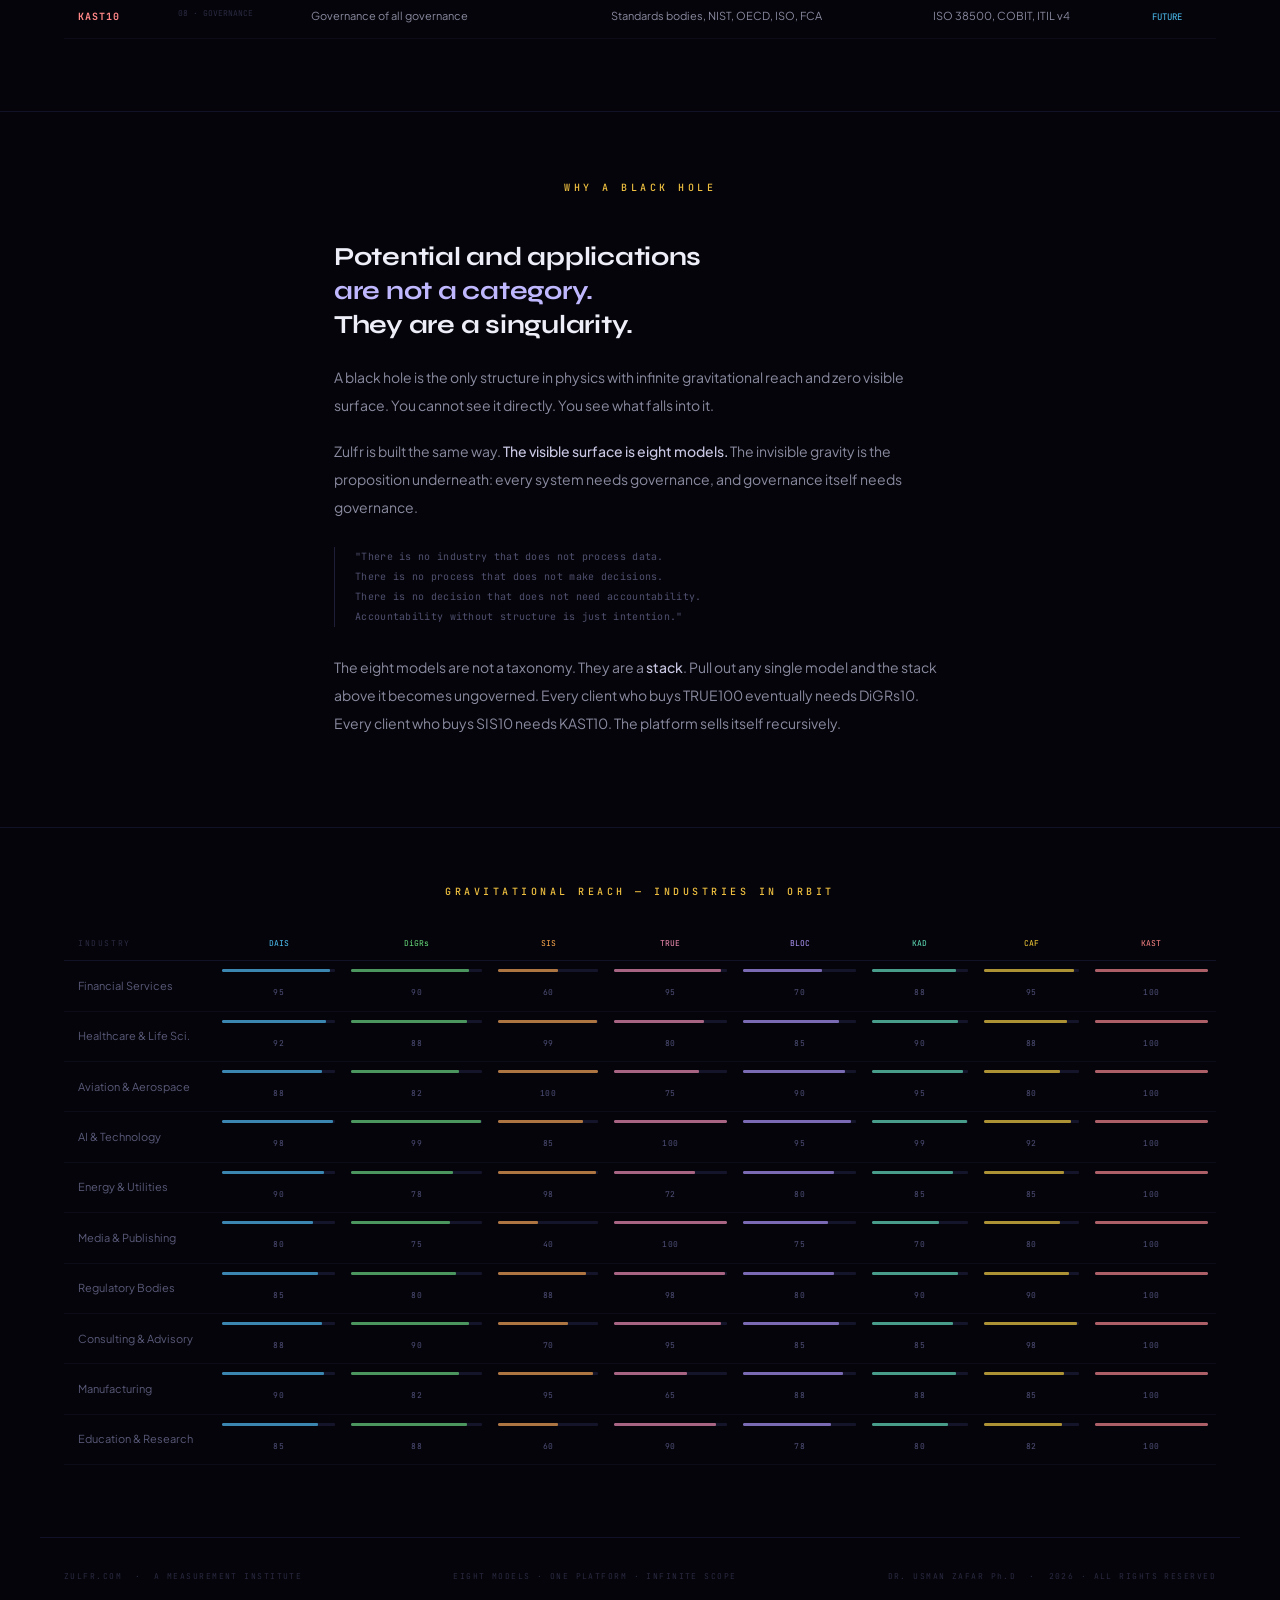
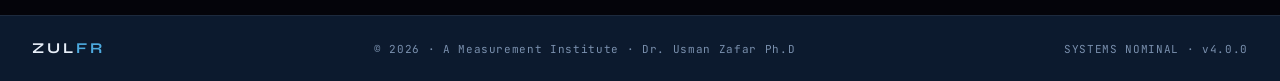
==== commit 174e8a78: "Update index.html" ====
--- a/index.html
+++ b/index.html
@@ -779,7 +779,8 @@
   /* slot 22 */'https://github.com/usman19zafar/zulfr-images-videos/blob/main/SIS10/sis10-11.jpg',
   /* slot 23 */'https://github.com/usman19zafar/zulfr-images-videos/blob/main/SIS10/sis10-12.jpg',
   /* slot 24 */'https://github.com/usman19zafar/zulfr-images-videos/blob/main/SIS10/sis10-13.jpg',
-  /* slot 25 */'',/* slot 26 */'',/* slot 27 */'',/* slot 28 */'',/* slot 29 */'',/* slot 30 */'',
+  /* slot 25 */'https://github.com/usman19zafar/zulfr-images-videos/blob/main/DWA10/code.md',
+  /* slot 26 */'',/* slot 27 */'',/* slot 28 */'',/* slot 29 */'',/* slot 30 */'',
   /* slot 31 */'',/* slot 32 */'',/* slot 33 */'',/* slot 34 */'',/* slot 35 */'',/* slot 36 */'',
   /* slot 37 */'',/* slot 38 */'',/* slot 39 */'',/* slot 40 */'',/* slot 41 */'',/* slot 42 */'',
   /* slot 43 */'',/* slot 44 */'',/* slot 45 */'',/* slot 46 */'',/* slot 47 */'',/* slot 48 */'',
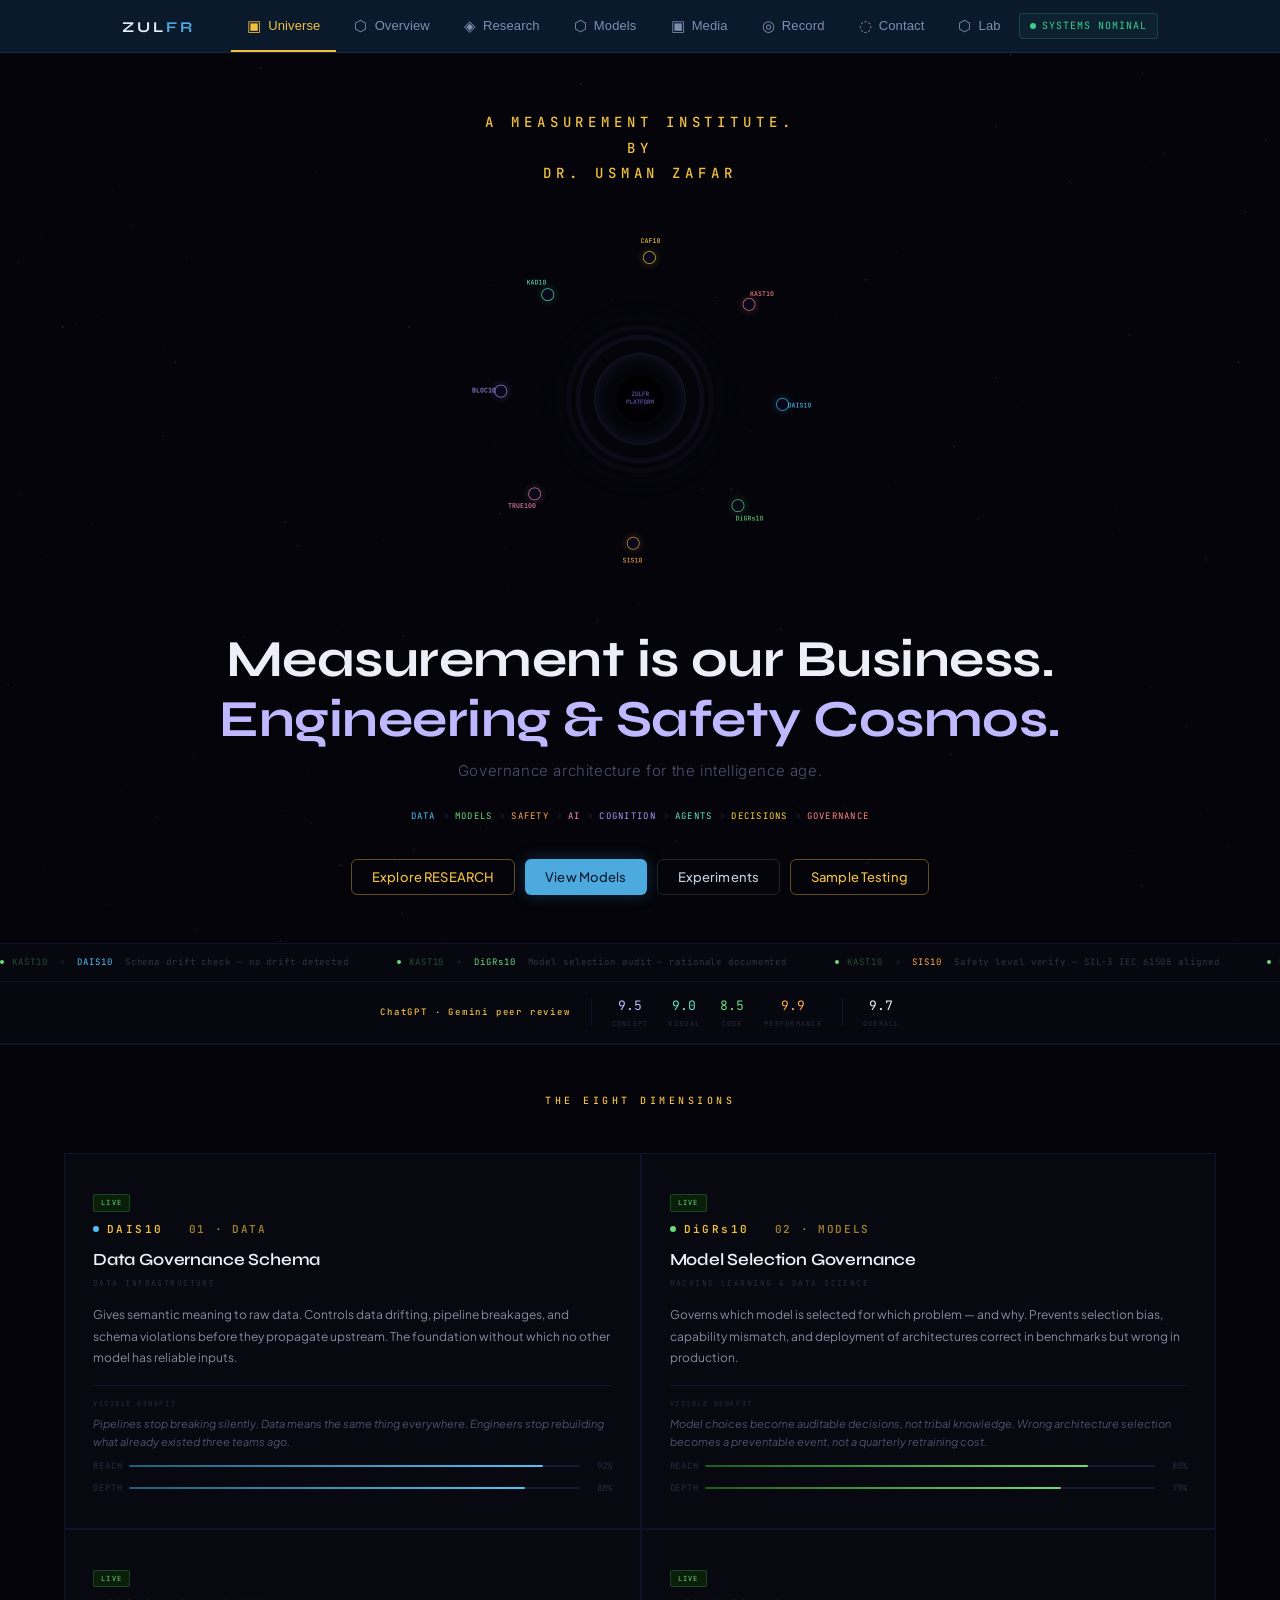
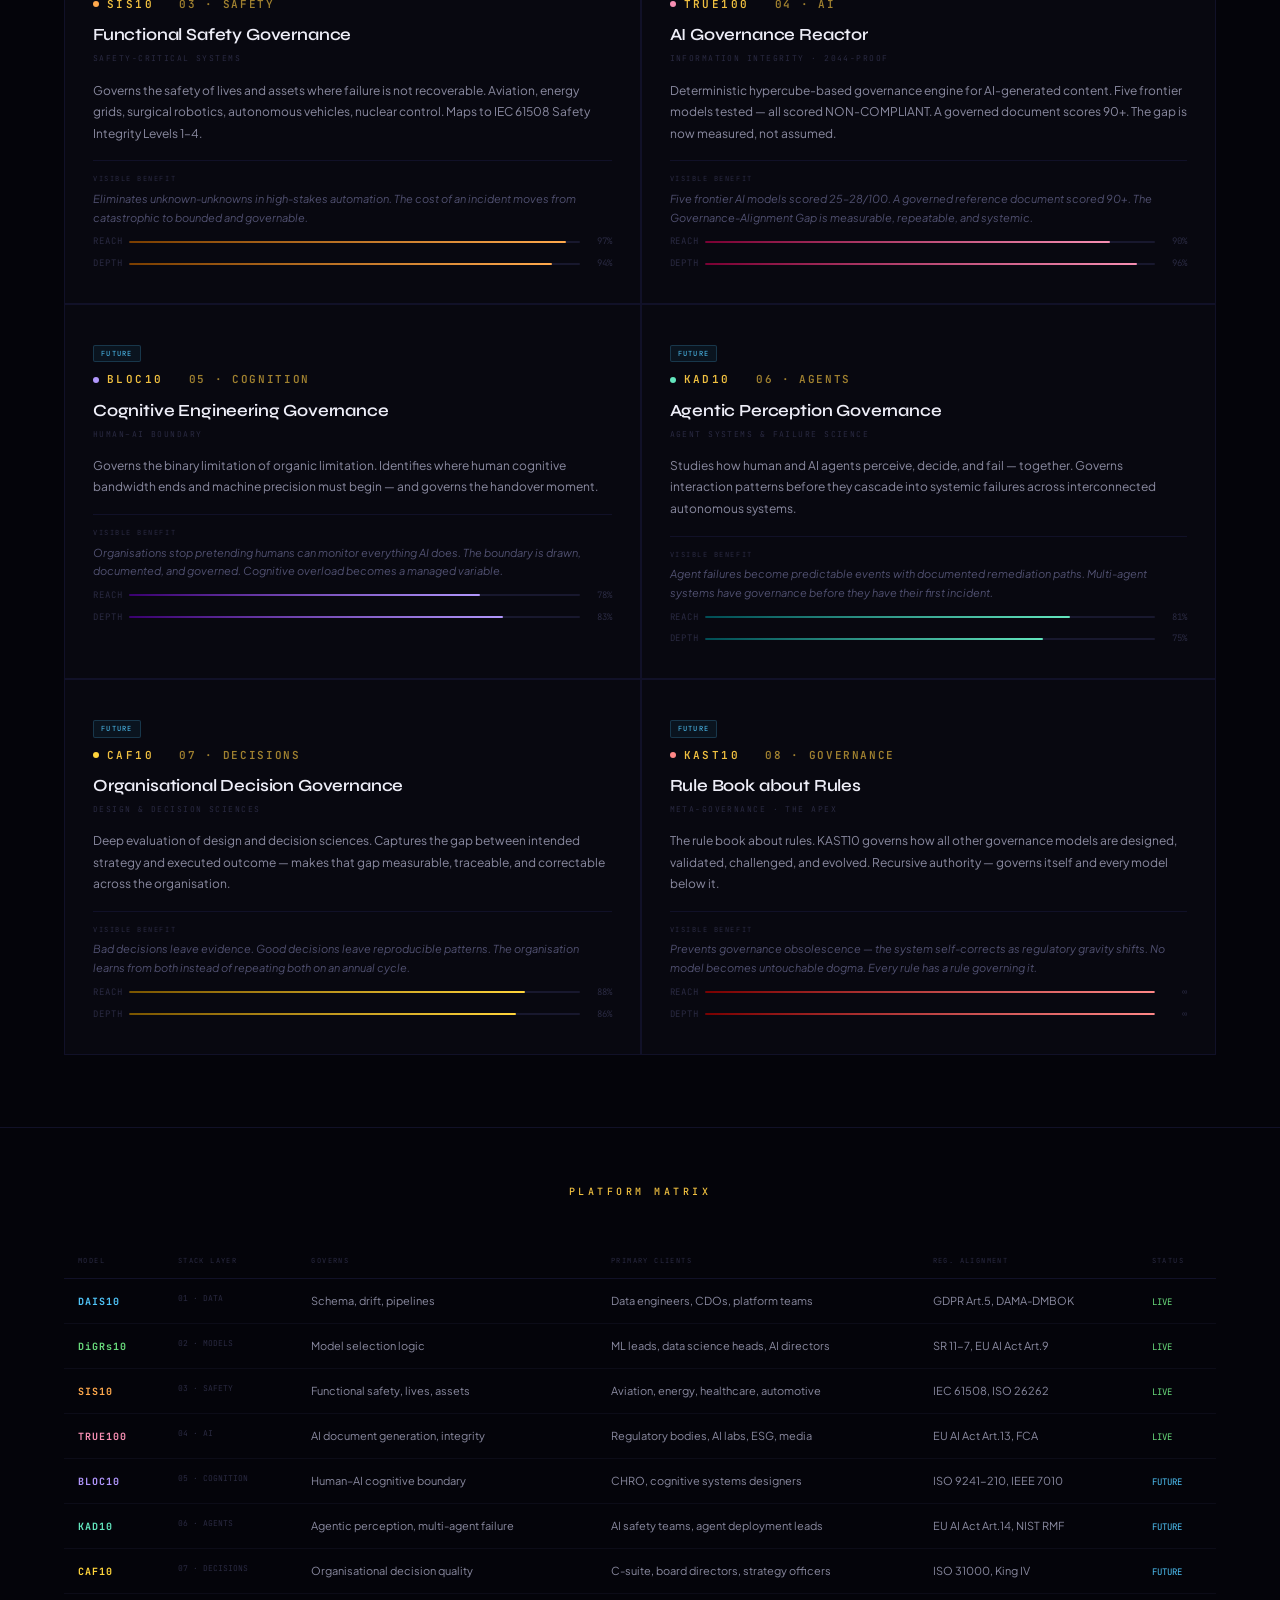
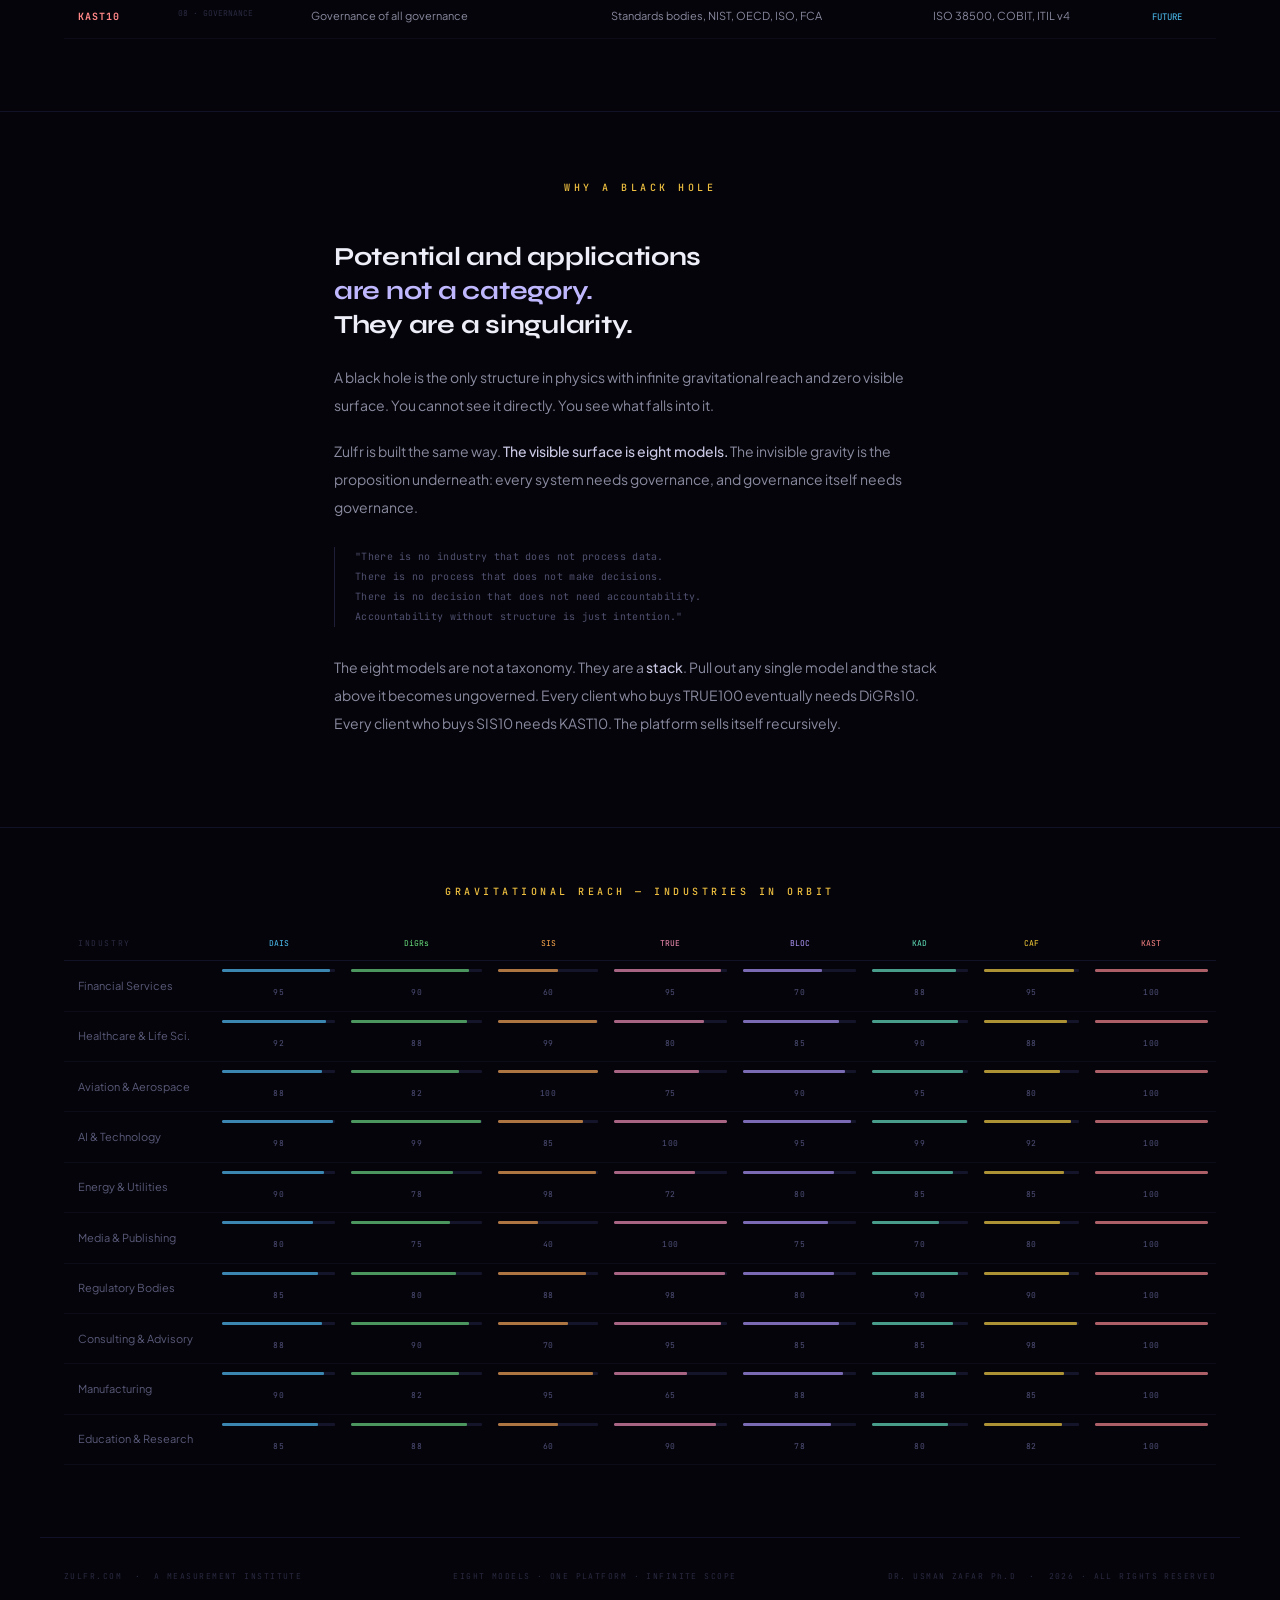
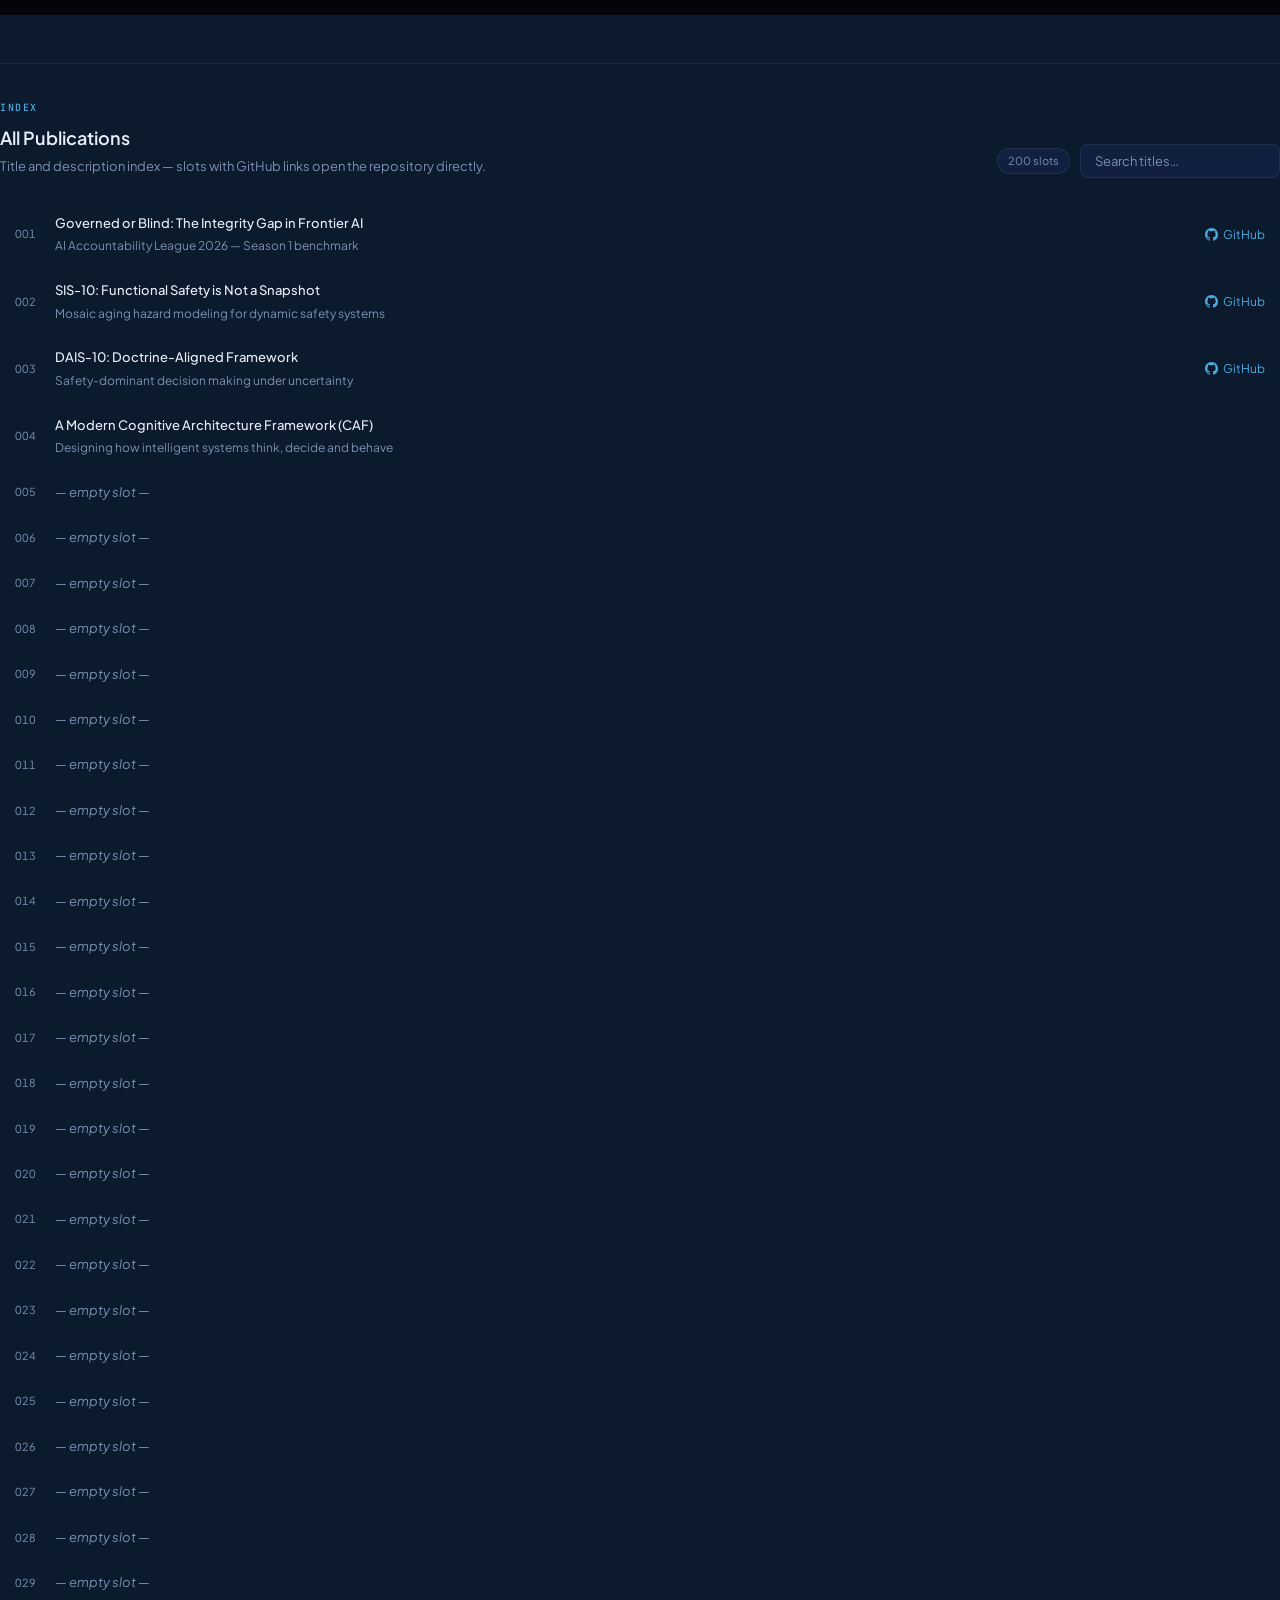
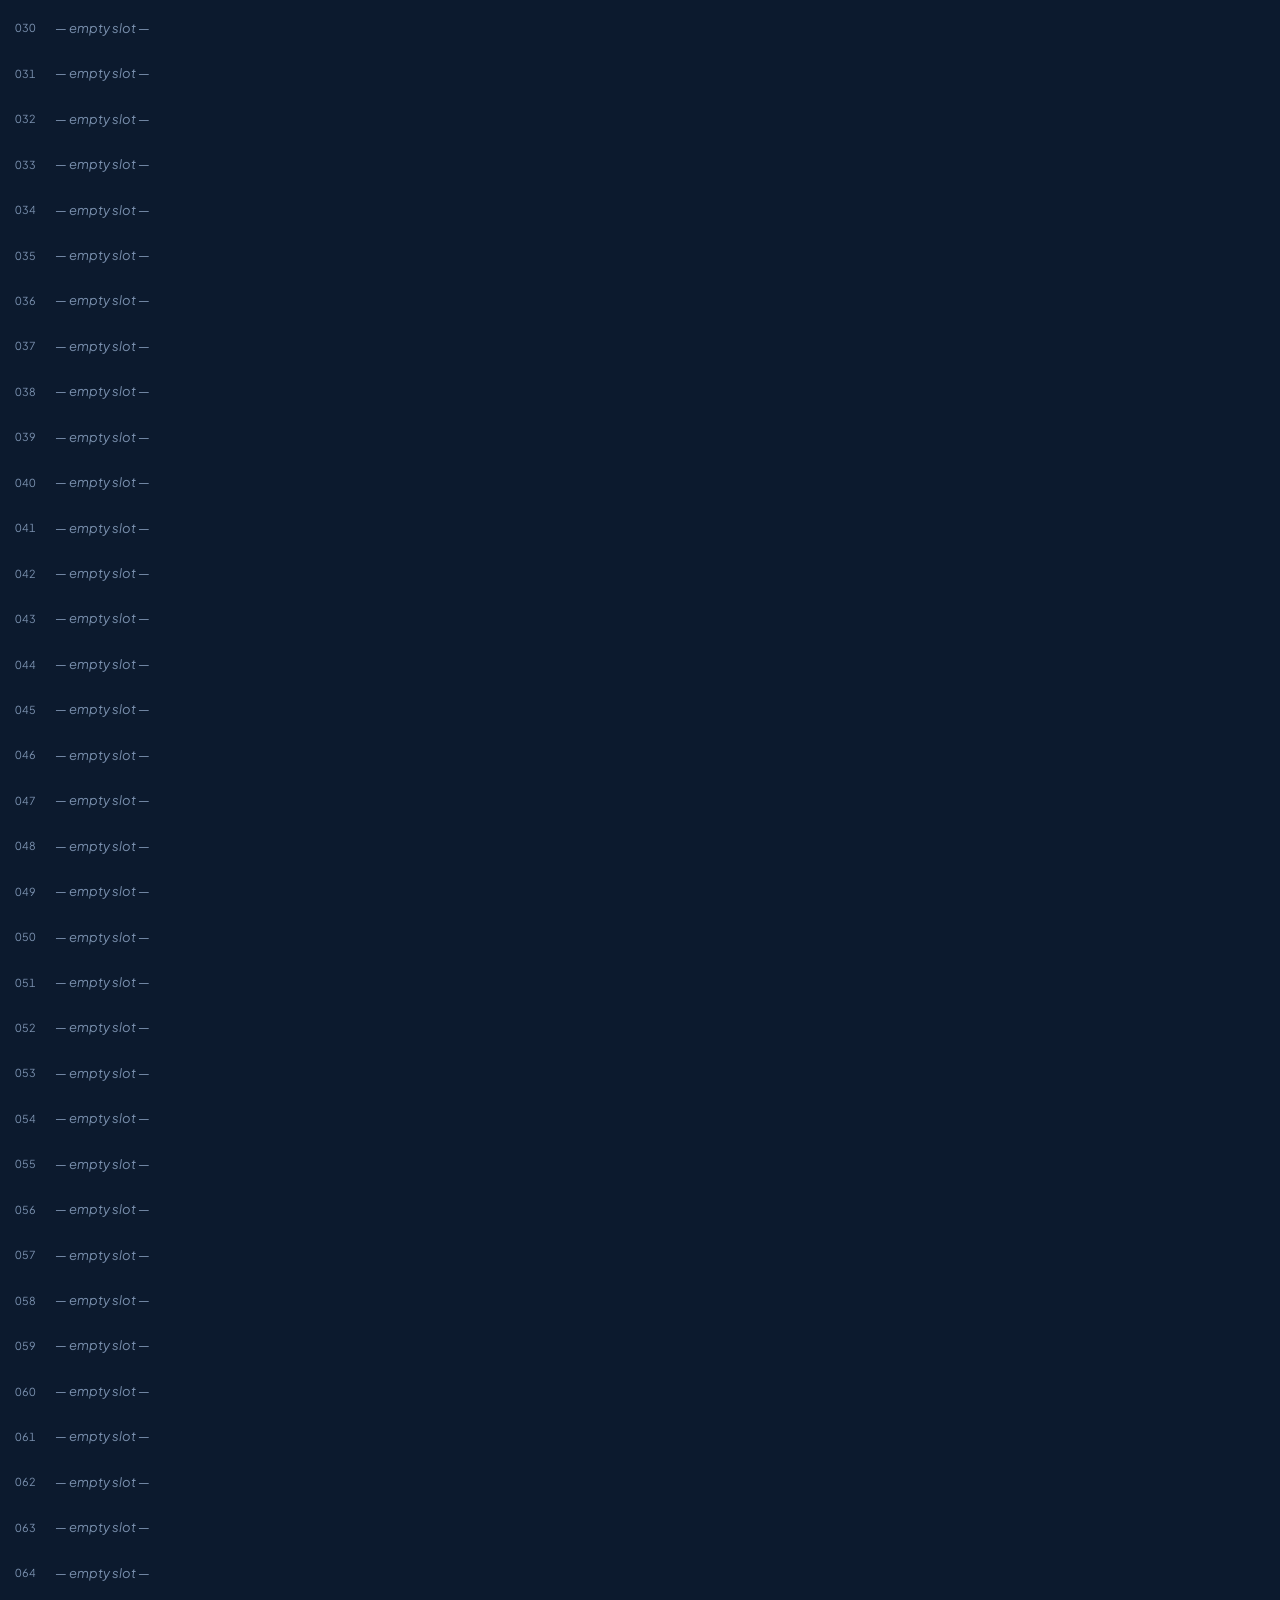
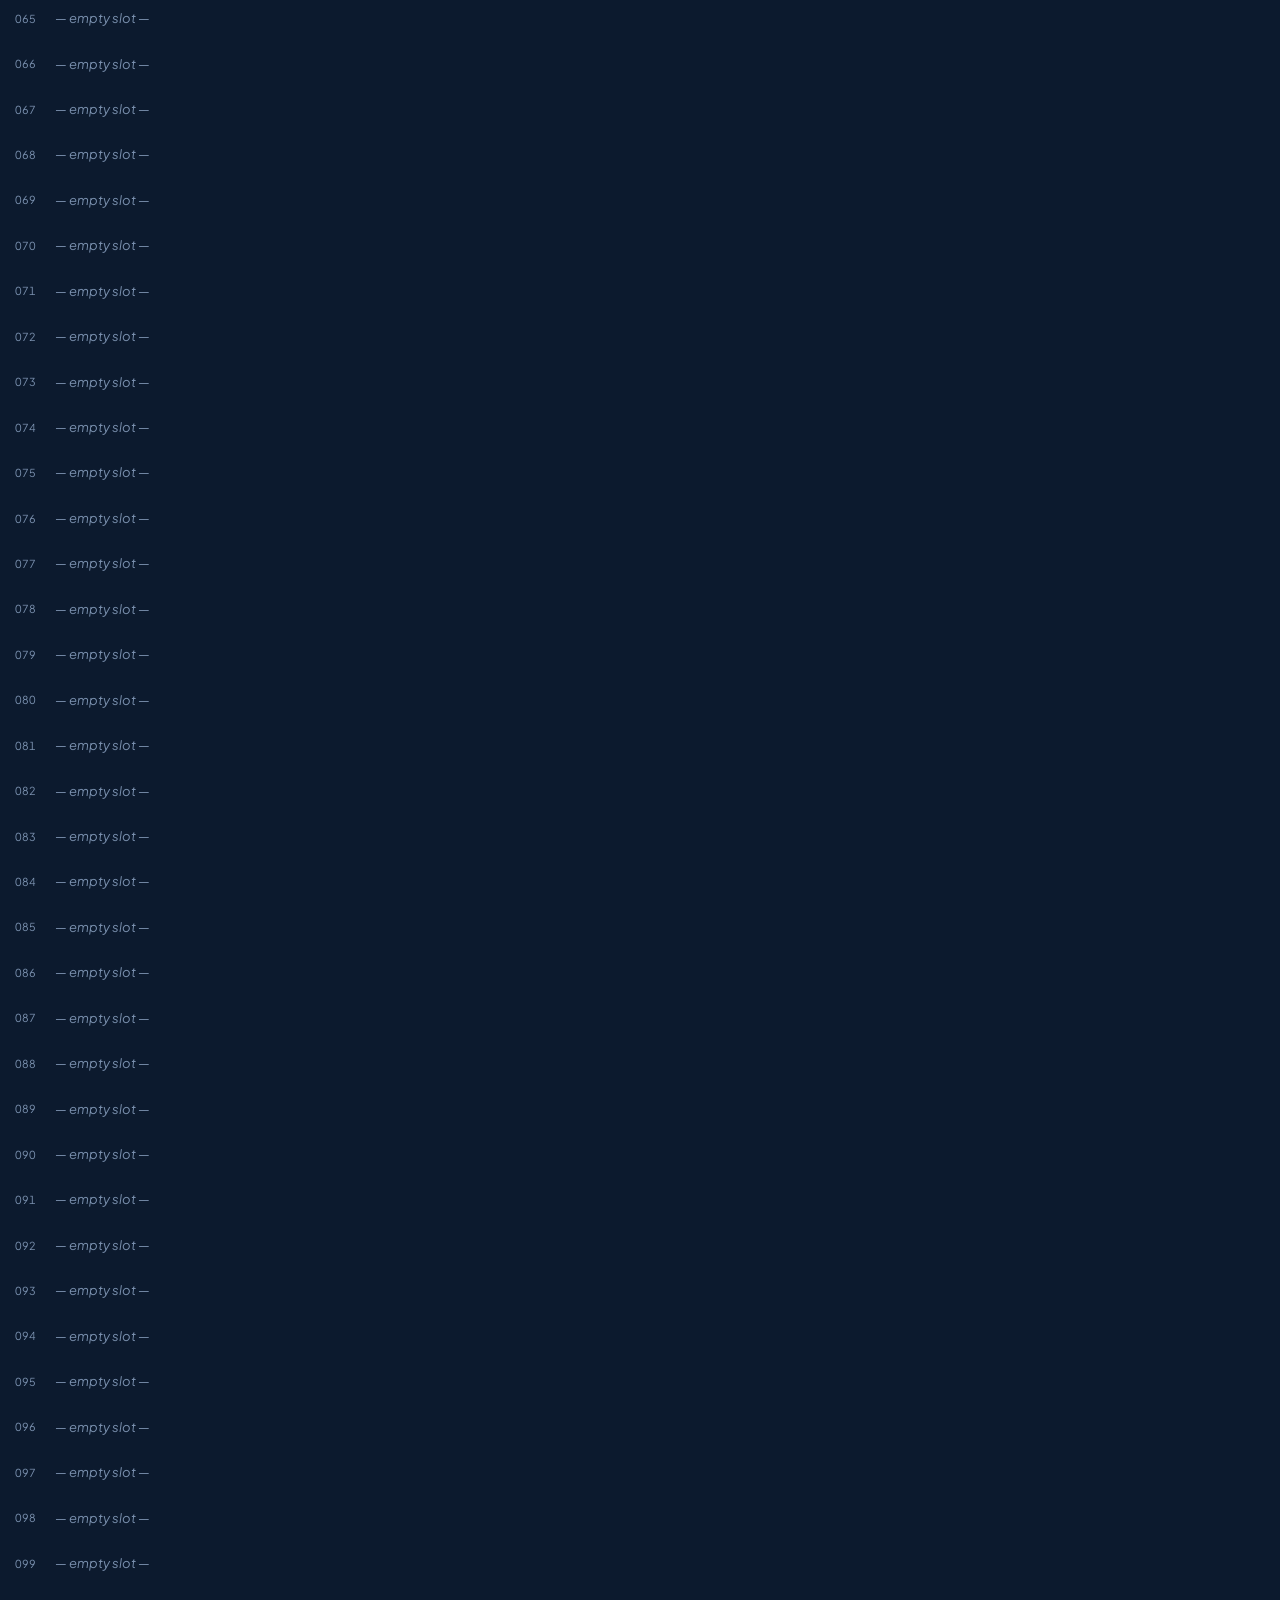
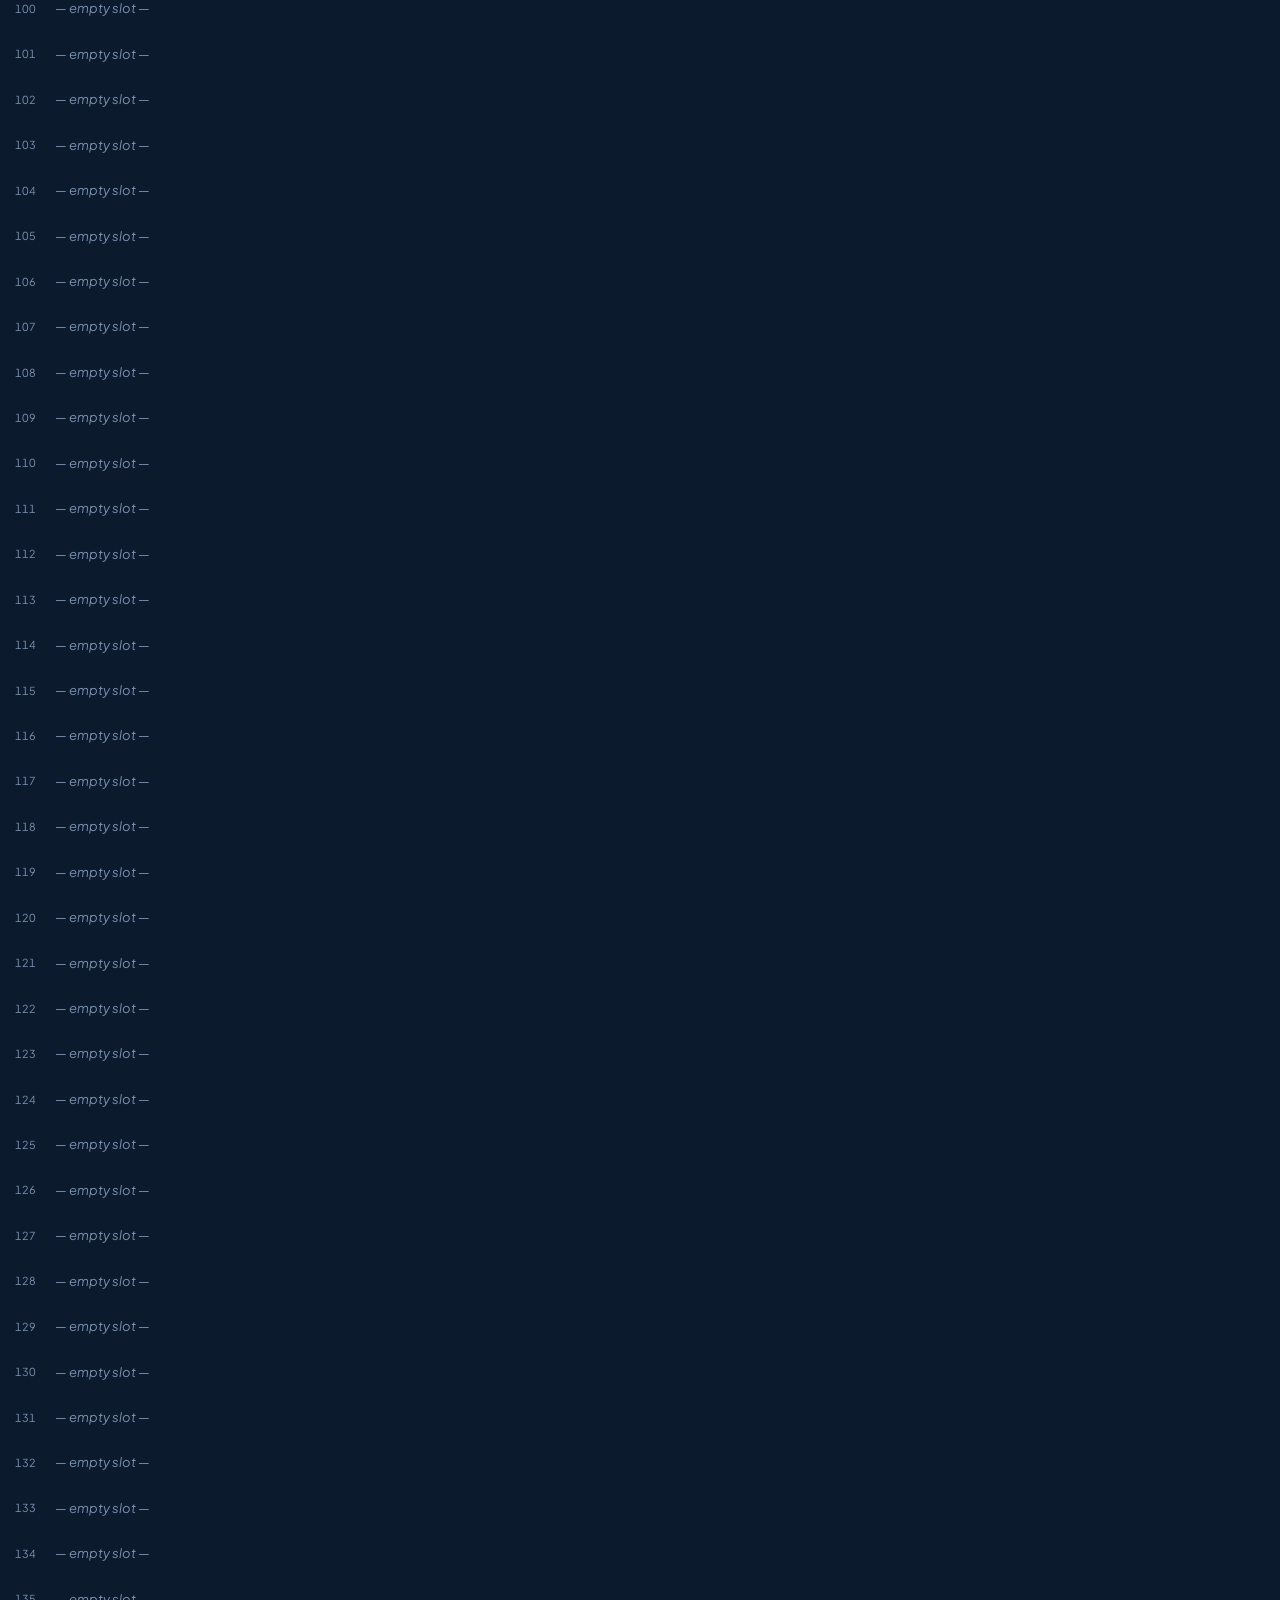
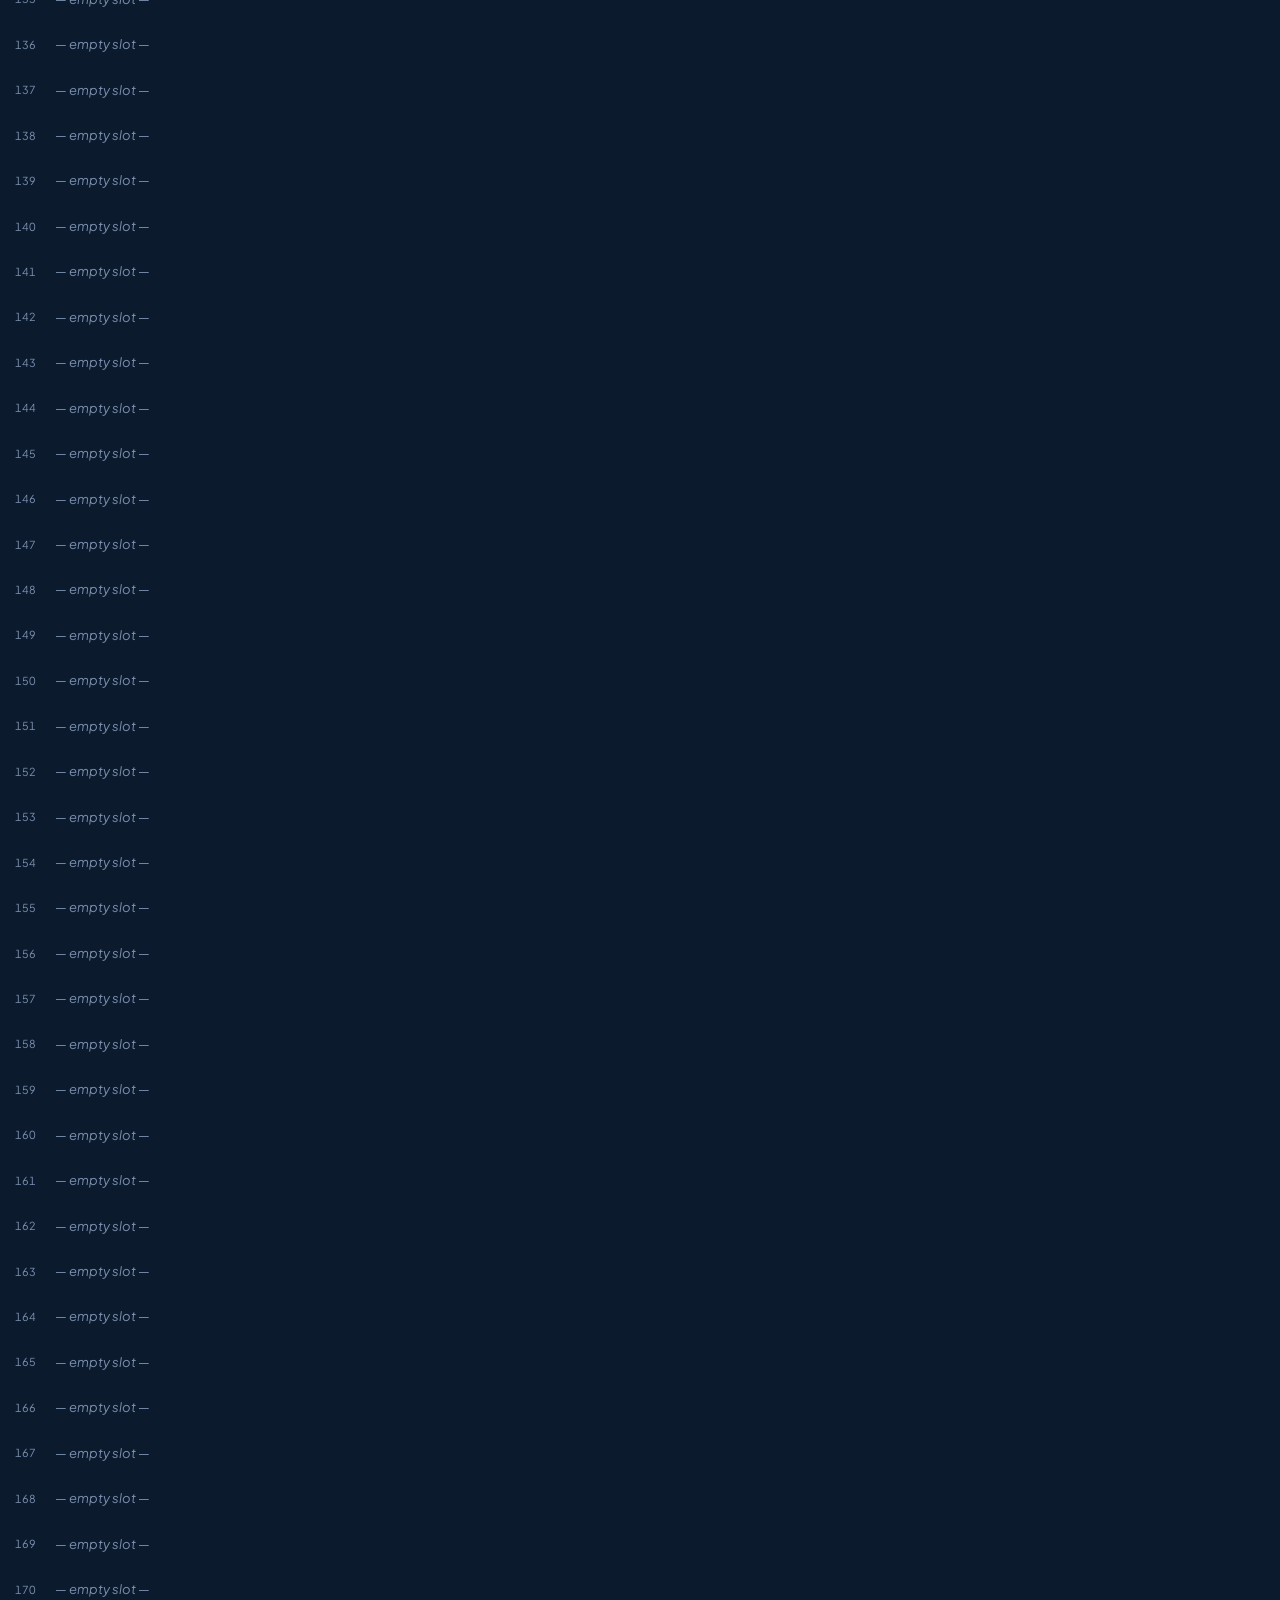
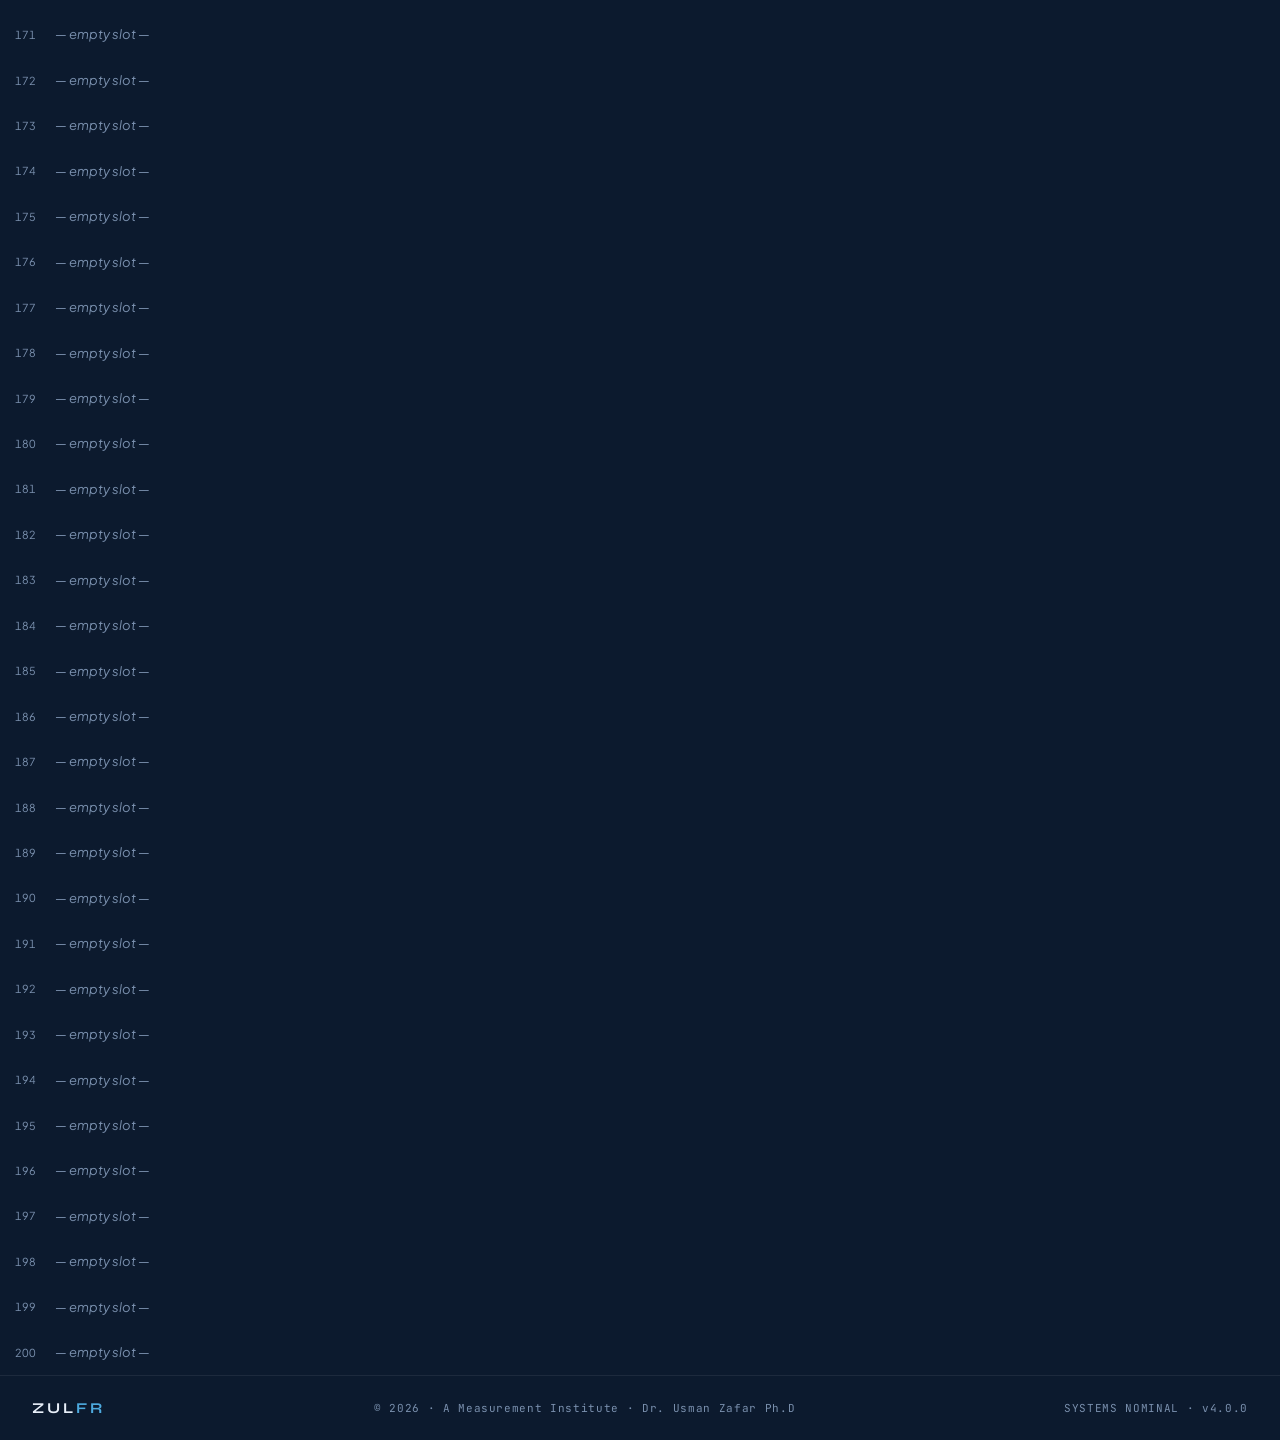
==== commit 3b5e631a: "Update index.html" ====
--- a/index.html
+++ b/index.html
@@ -494,61 +494,292 @@
      TAB: RESEARCH — START
 ══════════════════════════════════════════════════════════════════ -->
 <style>
-.rsch-header{padding:40px 0 32px;border-bottom:1px solid var(--border);margin-bottom:32px;display:flex;align-items:flex-end;justify-content:space-between;gap:20px;flex-wrap:wrap}
-.rsch-header h2{margin-bottom:4px}
-.rsch-header p{font-size:13px;color:var(--muted)}
-.filter-row{display:flex;gap:8px;margin-bottom:28px;flex-wrap:wrap}
-.filter-btn{padding:6px 14px;border-radius:20px;font-size:12px;font-weight:500;cursor:pointer;border:1px solid var(--border);background:transparent;color:var(--muted);transition:all .18s;font-family:'Plus Jakarta Sans',sans-serif;letter-spacing:.01em}
-.filter-btn:hover,.filter-btn.active{background:var(--acc-soft);border-color:var(--acc-mid);color:var(--acc)}
-.paper-list{display:flex;flex-direction:column;gap:14px}
-.paper-card{background:var(--bg-raised);border:1px solid var(--border);border-radius:var(--radius);padding:24px 28px;transition:border-color .25s,box-shadow .25s,background .25s;cursor:pointer}
-.paper-card:hover{border-color:var(--acc-mid);background:var(--bg-float);box-shadow:0 4px 24px rgba(77,170,223,.08)}
-.paper-card.expanded{border-color:var(--acc-mid);background:var(--bg-float)}
-.paper-top{display:flex;align-items:flex-start;justify-content:space-between;gap:16px}
-.paper-meta{display:flex;align-items:center;gap:8px;margin-bottom:8px;flex-wrap:wrap}
-.paper-title{font-size:15px;font-weight:600;color:var(--white);margin-bottom:6px;line-height:1.4}
-.paper-excerpt{font-size:13px;color:var(--muted);line-height:1.65}
-.paper-expand{flex-shrink:0;color:var(--muted);font-size:16px;transition:transform .2s}
-.paper-card.expanded .paper-expand{transform:rotate(180deg);color:var(--acc)}
-.paper-body{display:none;margin-top:20px;padding-top:20px;border-top:1px solid var(--border)}
-.paper-card.expanded .paper-body{display:block}
-.paper-body p{font-size:13px;color:var(--text);line-height:1.72;margin-bottom:16px}
-.paper-actions{display:flex;gap:10px;flex-wrap:wrap}
+.idx-section{margin-top:48px;padding-top:36px;border-top:1px solid var(--border)}
+.idx-header{display:flex;align-items:flex-end;justify-content:space-between;margin-bottom:24px;flex-wrap:wrap;gap:12px}
+.idx-header h3{font-size:18px;font-weight:600;color:var(--white);margin-bottom:4px}
+.idx-header p{font-size:13px;color:var(--muted)}
+.idx-controls{display:flex;align-items:center;gap:10px}
+.idx-pill{font-size:11px;padding:3px 10px;border-radius:20px;background:var(--bg-raised);border:1px solid var(--border);color:var(--muted)}
+.idx-search{padding:8px 14px;border-radius:8px;border:1px solid var(--border);background:var(--bg-raised);color:var(--white);font-size:13px;font-family:'Plus Jakarta Sans',sans-serif;width:200px;outline:none;transition:border-color .18s}
+.idx-search:focus{border-color:var(--acc-mid)}
+.idx-search::placeholder{color:var(--muted)}
+.idx-list{display:flex;flex-direction:column;gap:2px}
+.idx-row{display:flex;align-items:center;gap:12px;padding:10px 14px;border-radius:8px;border:1px solid transparent;transition:background .15s,border-color .15s}
+.idx-row:hover{background:var(--bg-raised);border-color:var(--border)}
+.idx-row.has-gh{cursor:pointer}
+.idx-num{font-size:11px;color:var(--muted);width:28px;flex-shrink:0;font-variant-numeric:tabular-nums}
+.idx-info{flex:1;min-width:0}
+.idx-title{font-size:13px;font-weight:500;color:var(--white);white-space:nowrap;overflow:hidden;text-overflow:ellipsis}
+.idx-desc{font-size:12px;color:var(--muted);white-space:nowrap;overflow:hidden;text-overflow:ellipsis;margin-top:2px}
+.idx-row.empty .idx-title{color:var(--muted);font-weight:400;font-style:italic}
+.idx-gh{display:flex;align-items:center;gap:5px;font-size:12px;color:var(--acc);flex-shrink:0}
+.idx-gh svg{fill:var(--acc)}
 </style>
 
-<div id="panel-research" class="panel">
-  <div class="page-padded">
-  <div class="wrap">
-    <div class="rsch-header">
-      <div><span class="label" style="display:block;margin-bottom:6px">Publications</span><h2>Research Papers</h2><p>Research with DOI, technical standards, and working papers from the ZULFR research group.</p></div>
-      <span class="badge badge-blue">Sample Publications</span>
-    </div>
-    <div class="filter-row">
-      <button class="filter-btn active" onclick="filterPapers('all',this)">All</button>
-      <button class="filter-btn" onclick="filterPapers('standard',this)">Technical Report</button>
-      <button class="filter-btn" onclick="filterPapers('working',this)">Working Paper</button>
-    </div>
-    <div class="paper-list">
-      <div class="paper-card" data-type="working" onclick="togglePaper(this)">
-        <div class="paper-top"><div><div class="paper-meta"><span class="badge badge-gold">Benchmark</span><span class="badge badge-blue">DOI · 10.5281/zenodo.19075200</span></div><div class="paper-title">Governed or Blind: The Integrity Gap in Frontier AI</div><p class="paper-excerpt">AI Accountability League 2026 — Season 1. Five frontier models. Two independent engines. Every model failed governance compliance.</p></div><span class="paper-expand">⌄</span></div>
-        <div class="paper-body"><p>In March 2026, five frontier models — ChatGPT-4o, Claude Sonnet 4.6, Copilot, Gemini Flash, and Grok — were evaluated using TRUE100 and ALIGN100 under controlled free-tier conditions. Every model demonstrated strong structural alignment (ALIGN100: 0.84+) while failing governance compliance (TRUE-10: 25–28/100). This systematic divergence — the Governance-Alignment Gap — averaged 57.3 normalised points across all five vendors.</p><p>This is not a capability test. It is a governance stress test — the first of its kind — revealing what today's AI can and cannot do when held to standards that matter outside the lab.</p><div class="paper-actions"><a href="https://doi.org/10.5281/zenodo.19075200" target="_blank" class="btn btn-primary" style="font-size:12px;padding:8px 16px;">Access Full Paper</a><a href="https://github.com/usman19zafar/AI-Accountability-League-2026" target="_blank" class="btn btn-ghost" style="font-size:12px;padding:8px 16px;">View Data</a><button class="btn btn-gold" style="font-size:12px;padding:8px 16px;" onclick="event.stopPropagation();switchTab('lab')">Research Record</button></div></div>
-      </div>
-      <div class="paper-card" data-type="doi" onclick="togglePaper(this)">
-        <div class="paper-top"><div><div class="paper-meta"><span class="badge badge-green">Theorems</span><span class="badge badge-blue">DOI · Zenodo.18705930</span></div><div class="paper-title">SIS-10: Functional Safety is Not a Snapshot</div><p class="paper-excerpt">Mosaic aging hazard modeling for dynamic safety systems and continuous-time safety classification.</p></div><span class="paper-expand">⌄</span></div>
-        <div class="paper-body"><p>This paper challenges the prevailing assumption that functional safety can be assessed at a single point in time. Drawing on mosaic aging theory from materials science, we propose a continuous-time hazard model in which safety classifications degrade dynamically as system components age, interact, and drift from their certified states.</p><p>The central argument is that snapshot-based safety assessments — the dominant paradigm in IEC 61508 and ISO 26262 — systematically underestimate risk in long-lifecycle systems. We formalize a hazard accumulation function and demonstrate its tractability for real-time monitoring in embedded AI controllers.</p><div class="paper-actions"><a href="https://zenodo.org/record/18705930" target="_blank" class="btn btn-primary" style="font-size:12px;padding:8px 16px;">Access Full Paper</a></div></div>
-      </div>
-      <div class="paper-card" data-type="standard" onclick="togglePaper(this)">
-        <div class="paper-top"><div><div class="paper-meta"><span class="badge badge-amber">Technical Standard</span><span class="badge badge-blue">DOI · Zenodo.18684292</span></div><div class="paper-title">DAIS-10: A Doctrine-Aligned Framework for Safety-Dominant Decision Making Under Uncertainty</div><p class="paper-excerpt">Semantic based dominance replacing probabilistic thresholds in data admissibility protocols.</p></div><span class="paper-expand">⌄</span></div>
-        <div class="paper-body"><p>DAIS-10 is a measure theoretic, doctrine aligned decision framework for high risk uncertainty environments. It replaces threshold probability methods with scenario semantics, recursive uncertainty handling, and safety dominant rules based on coherent risk measures such as CVaR. The framework is grounded in seven axioms and seven theorems covering convergence, robustness, and dominance properties.</p><p>DAIS-10 is domain agnostic and certifiable for safety critical applications including autonomous systems, healthcare, finance, and multi agent coordination. Experimental evaluation shows catastrophic miss probability reduction of 77 to 90 percent under distribution shifts.</p><div class="paper-actions"><a href="https://zenodo.org/records/18684292" target="_blank" class="btn btn-primary" style="font-size:12px;padding:8px 16px;">Access Full Paper</a><button class="btn btn-ghost" style="font-size:12px;padding:8px 16px;" onclick="event.stopPropagation();switchTab('models')">View Model</button></div></div>
-      </div>
-      <div class="paper-card" data-type="working" onclick="togglePaper(this)">
-        <div class="paper-top"><div><div class="paper-meta"><span class="badge badge-amber">Short Working Paper</span><span class="badge badge-blue">DOI · Zenodo.18684292</span></div><div class="paper-title">A Modern Cognitive Architecture Framework (CAF)</div><p class="paper-excerpt">Designing How Intelligent Systems Think, Decide and Behave.</p></div><span class="paper-expand">⌄</span></div>
-        <div class="paper-body"><p>As AI systems are deployed in executive decision support roles — advising on capital allocation, regulatory strategy, and organizational risk — the absence of formal integrity guarantees creates unquantified liability. This working paper proposes a measurement framework for semantic integrity that can be independently audited and certified.</p><p>We define semantic integrity operationally as the preservation of authorized meaning across the full transformation chain from raw input to decision recommendation. Integrity degrades when transformations introduce unauthorized semantic shifts — a phenomenon we term semantic drift — and we provide formal detection criteria.</p><div class="paper-actions"><a href="https://zenodo.org/me/uploads?q=&f=shared_with_me%3Afalse&l=list&p=1&s=10&sort=newest" target="_blank" class="btn btn-primary" style="font-size:12px;padding:8px 16px;">Access All Papers</a><span class="badge badge-amber">Future Model</span></div></div>
-      </div>
+<div class="idx-section">
+  <div class="idx-header">
+    <div>
+      <span class="label" style="display:block;margin-bottom:6px">Index</span>
+      <h3>All Publications</h3>
+      <p>Title and description index — slots with GitHub links open the repository directly.</p>
+    </div>
+    <div class="idx-controls">
+      <span class="idx-pill" id="idxPill">200 slots</span>
+      <input class="idx-search" id="idxSearch" placeholder="Search titles…" oninput="renderIdx()" />
     </div>
   </div>
-  </div>
-</div><!-- end #panel-research -->
+  <div class="idx-list" id="idxList"></div>
+</div>
+
+<script>
+(function(){
+  var GH = '<svg width="13" height="13" viewBox="0 0 16 16" xmlns="http://www.w3.org/2000/svg"><path d="M8 0C3.58 0 0 3.58 0 8c0 3.54 2.29 6.53 5.47 7.59.4.07.55-.17.55-.38 0-.19-.01-.82-.01-1.49-2.01.37-2.53-.49-2.69-.94-.09-.23-.48-.94-.82-1.13-.28-.15-.68-.52-.01-.53.63-.01 1.08.58 1.23.82.72 1.21 1.87.87 2.33.66.07-.52.28-.87.51-1.07-1.78-.2-3.64-.89-3.64-3.95 0-.87.31-1.59.82-2.15-.08-.2-.36-1.02.08-2.12 0 0 .67-.21 2.2.82.64-.18 1.32-.27 2-.27.68 0 1.36.09 2 .27 1.53-1.04 2.2-.82 2.2-.82.44 1.1.16 1.92.08 2.12.51.56.82 1.27.82 2.15 0 3.07-1.87 3.75-3.65 3.95.29.25.54.73.54 1.48 0 1.07-.01 1.93-.01 2.2 0 .21.15.46.55.38A8.013 8.013 0 0016 8c0-4.42-3.58-8-8-8z"/></svg>';
+
+  /* ── POPULATE YOUR 200 SLOTS BELOW ─────────────────────────────
+     Each entry: { title, desc, gh }
+     Leave gh:'' to hide the GitHub button for that slot.
+  ─────────────────────────────────────────────────────────────── */
+  var slots = [
+    /* 01 */ {title:'Governed or Blind: The Integrity Gap in Frontier AI',       desc:'AI Accountability League 2026 — Season 1 benchmark',                    gh:'https://github.com/usman19zafar/AI-Accountability-League-2026'},
+    /* 02 */ {title:'SIS-10: Functional Safety is Not a Snapshot',               desc:'Mosaic aging hazard modeling for dynamic safety systems',                gh:'https://github.com/usman19zafar/zulfr-images-videos/blob/main/SIS10/sis10-13.jpg'},
+    /* 03 */ {title:'DAIS-10: Doctrine-Aligned Framework',                       desc:'Safety-dominant decision making under uncertainty',                      gh:'https://github.com/usman19zafar/zulfr-images-videos/blob/main/DWA10/code.md'},
+    /* 04 */ {title:'A Modern Cognitive Architecture Framework (CAF)',            desc:'Designing how intelligent systems think, decide and behave',             gh:''},
+    /* 05 */ {title:'',desc:'',gh:''},
+    /* 06 */ {title:'',desc:'',gh:''},
+    /* 07 */ {title:'',desc:'',gh:''},
+    /* 08 */ {title:'',desc:'',gh:''},
+    /* 09 */ {title:'',desc:'',gh:''},
+    /* 10 */ {title:'',desc:'',gh:''},
+    /* 11 */ {title:'',desc:'',gh:''},
+    /* 12 */ {title:'',desc:'',gh:''},
+    /* 13 */ {title:'',desc:'',gh:''},
+    /* 14 */ {title:'',desc:'',gh:''},
+    /* 15 */ {title:'',desc:'',gh:''},
+    /* 16 */ {title:'',desc:'',gh:''},
+    /* 17 */ {title:'',desc:'',gh:''},
+    /* 18 */ {title:'',desc:'',gh:''},
+    /* 19 */ {title:'',desc:'',gh:''},
+    /* 20 */ {title:'',desc:'',gh:''},
+    /* 21 */ {title:'',desc:'',gh:''},
+    /* 22 */ {title:'',desc:'',gh:''},
+    /* 23 */ {title:'',desc:'',gh:''},
+    /* 24 */ {title:'',desc:'',gh:''},
+    /* 25 */ {title:'',desc:'',gh:''},
+    /* 26 */ {title:'',desc:'',gh:''},
+    /* 27 */ {title:'',desc:'',gh:''},
+    /* 28 */ {title:'',desc:'',gh:''},
+    /* 29 */ {title:'',desc:'',gh:''},
+    /* 30 */ {title:'',desc:'',gh:''},
+    /* 31 */ {title:'',desc:'',gh:''},
+    /* 32 */ {title:'',desc:'',gh:''},
+    /* 33 */ {title:'',desc:'',gh:''},
+    /* 34 */ {title:'',desc:'',gh:''},
+    /* 35 */ {title:'',desc:'',gh:''},
+    /* 36 */ {title:'',desc:'',gh:''},
+    /* 37 */ {title:'',desc:'',gh:''},
+    /* 38 */ {title:'',desc:'',gh:''},
+    /* 39 */ {title:'',desc:'',gh:''},
+    /* 40 */ {title:'',desc:'',gh:''},
+    /* 41 */ {title:'',desc:'',gh:''},
+    /* 42 */ {title:'',desc:'',gh:''},
+    /* 43 */ {title:'',desc:'',gh:''},
+    /* 44 */ {title:'',desc:'',gh:''},
+    /* 45 */ {title:'',desc:'',gh:''},
+    /* 46 */ {title:'',desc:'',gh:''},
+    /* 47 */ {title:'',desc:'',gh:''},
+    /* 48 */ {title:'',desc:'',gh:''},
+    /* 49 */ {title:'',desc:'',gh:''},
+    /* 50 */ {title:'',desc:'',gh:''},
+    /* 51 */ {title:'',desc:'',gh:''},
+    /* 52 */ {title:'',desc:'',gh:''},
+    /* 53 */ {title:'',desc:'',gh:''},
+    /* 54 */ {title:'',desc:'',gh:''},
+    /* 55 */ {title:'',desc:'',gh:''},
+    /* 56 */ {title:'',desc:'',gh:''},
+    /* 57 */ {title:'',desc:'',gh:''},
+    /* 58 */ {title:'',desc:'',gh:''},
+    /* 59 */ {title:'',desc:'',gh:''},
+    /* 60 */ {title:'',desc:'',gh:''},
+    /* 61 */ {title:'',desc:'',gh:''},
+    /* 62 */ {title:'',desc:'',gh:''},
+    /* 63 */ {title:'',desc:'',gh:''},
+    /* 64 */ {title:'',desc:'',gh:''},
+    /* 65 */ {title:'',desc:'',gh:''},
+    /* 66 */ {title:'',desc:'',gh:''},
+    /* 67 */ {title:'',desc:'',gh:''},
+    /* 68 */ {title:'',desc:'',gh:''},
+    /* 69 */ {title:'',desc:'',gh:''},
+    /* 70 */ {title:'',desc:'',gh:''},
+    /* 71 */ {title:'',desc:'',gh:''},
+    /* 72 */ {title:'',desc:'',gh:''},
+    /* 73 */ {title:'',desc:'',gh:''},
+    /* 74 */ {title:'',desc:'',gh:''},
+    /* 75 */ {title:'',desc:'',gh:''},
+    /* 76 */ {title:'',desc:'',gh:''},
+    /* 77 */ {title:'',desc:'',gh:''},
+    /* 78 */ {title:'',desc:'',gh:''},
+    /* 79 */ {title:'',desc:'',gh:''},
+    /* 80 */ {title:'',desc:'',gh:''},
+    /* 81 */ {title:'',desc:'',gh:''},
+    /* 82 */ {title:'',desc:'',gh:''},
+    /* 83 */ {title:'',desc:'',gh:''},
+    /* 84 */ {title:'',desc:'',gh:''},
+    /* 85 */ {title:'',desc:'',gh:''},
+    /* 86 */ {title:'',desc:'',gh:''},
+    /* 87 */ {title:'',desc:'',gh:''},
+    /* 88 */ {title:'',desc:'',gh:''},
+    /* 89 */ {title:'',desc:'',gh:''},
+    /* 90 */ {title:'',desc:'',gh:''},
+    /* 91 */ {title:'',desc:'',gh:''},
+    /* 92 */ {title:'',desc:'',gh:''},
+    /* 93 */ {title:'',desc:'',gh:''},
+    /* 94 */ {title:'',desc:'',gh:''},
+    /* 95 */ {title:'',desc:'',gh:''},
+    /* 96 */ {title:'',desc:'',gh:''},
+    /* 97 */ {title:'',desc:'',gh:''},
+    /* 98 */ {title:'',desc:'',gh:''},
+    /* 99 */ {title:'',desc:'',gh:''},
+    /*100 */ {title:'',desc:'',gh:''},
+    /*101 */ {title:'',desc:'',gh:''},
+    /*102 */ {title:'',desc:'',gh:''},
+    /*103 */ {title:'',desc:'',gh:''},
+    /*104 */ {title:'',desc:'',gh:''},
+    /*105 */ {title:'',desc:'',gh:''},
+    /*106 */ {title:'',desc:'',gh:''},
+    /*107 */ {title:'',desc:'',gh:''},
+    /*108 */ {title:'',desc:'',gh:''},
+    /*109 */ {title:'',desc:'',gh:''},
+    /*110 */ {title:'',desc:'',gh:''},
+    /*111 */ {title:'',desc:'',gh:''},
+    /*112 */ {title:'',desc:'',gh:''},
+    /*113 */ {title:'',desc:'',gh:''},
+    /*114 */ {title:'',desc:'',gh:''},
+    /*115 */ {title:'',desc:'',gh:''},
+    /*116 */ {title:'',desc:'',gh:''},
+    /*117 */ {title:'',desc:'',gh:''},
+    /*118 */ {title:'',desc:'',gh:''},
+    /*119 */ {title:'',desc:'',gh:''},
+    /*120 */ {title:'',desc:'',gh:''},
+    /*121 */ {title:'',desc:'',gh:''},
+    /*122 */ {title:'',desc:'',gh:''},
+    /*123 */ {title:'',desc:'',gh:''},
+    /*124 */ {title:'',desc:'',gh:''},
+    /*125 */ {title:'',desc:'',gh:''},
+    /*126 */ {title:'',desc:'',gh:''},
+    /*127 */ {title:'',desc:'',gh:''},
+    /*128 */ {title:'',desc:'',gh:''},
+    /*129 */ {title:'',desc:'',gh:''},
+    /*130 */ {title:'',desc:'',gh:''},
+    /*131 */ {title:'',desc:'',gh:''},
+    /*132 */ {title:'',desc:'',gh:''},
+    /*133 */ {title:'',desc:'',gh:''},
+    /*134 */ {title:'',desc:'',gh:''},
+    /*135 */ {title:'',desc:'',gh:''},
+    /*136 */ {title:'',desc:'',gh:''},
+    /*137 */ {title:'',desc:'',gh:''},
+    /*138 */ {title:'',desc:'',gh:''},
+    /*139 */ {title:'',desc:'',gh:''},
+    /*140 */ {title:'',desc:'',gh:''},
+    /*141 */ {title:'',desc:'',gh:''},
+    /*142 */ {title:'',desc:'',gh:''},
+    /*143 */ {title:'',desc:'',gh:''},
+    /*144 */ {title:'',desc:'',gh:''},
+    /*145 */ {title:'',desc:'',gh:''},
+    /*146 */ {title:'',desc:'',gh:''},
+    /*147 */ {title:'',desc:'',gh:''},
+    /*148 */ {title:'',desc:'',gh:''},
+    /*149 */ {title:'',desc:'',gh:''},
+    /*150 */ {title:'',desc:'',gh:''},
+    /*151 */ {title:'',desc:'',gh:''},
+    /*152 */ {title:'',desc:'',gh:''},
+    /*153 */ {title:'',desc:'',gh:''},
+    /*154 */ {title:'',desc:'',gh:''},
+    /*155 */ {title:'',desc:'',gh:''},
+    /*156 */ {title:'',desc:'',gh:''},
+    /*157 */ {title:'',desc:'',gh:''},
+    /*158 */ {title:'',desc:'',gh:''},
+    /*159 */ {title:'',desc:'',gh:''},
+    /*160 */ {title:'',desc:'',gh:''},
+    /*161 */ {title:'',desc:'',gh:''},
+    /*162 */ {title:'',desc:'',gh:''},
+    /*163 */ {title:'',desc:'',gh:''},
+    /*164 */ {title:'',desc:'',gh:''},
+    /*165 */ {title:'',desc:'',gh:''},
+    /*166 */ {title:'',desc:'',gh:''},
+    /*167 */ {title:'',desc:'',gh:''},
+    /*168 */ {title:'',desc:'',gh:''},
+    /*169 */ {title:'',desc:'',gh:''},
+    /*170 */ {title:'',desc:'',gh:''},
+    /*171 */ {title:'',desc:'',gh:''},
+    /*172 */ {title:'',desc:'',gh:''},
+    /*173 */ {title:'',desc:'',gh:''},
+    /*174 */ {title:'',desc:'',gh:''},
+    /*175 */ {title:'',desc:'',gh:''},
+    /*176 */ {title:'',desc:'',gh:''},
+    /*177 */ {title:'',desc:'',gh:''},
+    /*178 */ {title:'',desc:'',gh:''},
+    /*179 */ {title:'',desc:'',gh:''},
+    /*180 */ {title:'',desc:'',gh:''},
+    /*181 */ {title:'',desc:'',gh:''},
+    /*182 */ {title:'',desc:'',gh:''},
+    /*183 */ {title:'',desc:'',gh:''},
+    /*184 */ {title:'',desc:'',gh:''},
+    /*185 */ {title:'',desc:'',gh:''},
+    /*186 */ {title:'',desc:'',gh:''},
+    /*187 */ {title:'',desc:'',gh:''},
+    /*188 */ {title:'',desc:'',gh:''},
+    /*189 */ {title:'',desc:'',gh:''},
+    /*190 */ {title:'',desc:'',gh:''},
+    /*191 */ {title:'',desc:'',gh:''},
+    /*192 */ {title:'',desc:'',gh:''},
+    /*193 */ {title:'',desc:'',gh:''},
+    /*194 */ {title:'',desc:'',gh:''},
+    /*195 */ {title:'',desc:'',gh:''},
+    /*196 */ {title:'',desc:'',gh:''},
+    /*197 */ {title:'',desc:'',gh:''},
+    /*198 */ {title:'',desc:'',gh:''},
+    /*199 */ {title:'',desc:'',gh:''},
+    /*200 */ {title:'',desc:'',gh:''}
+  ];
+
+  function renderIdx(){
+    var q = document.getElementById('idxSearch').value.toLowerCase();
+    var list = document.getElementById('idxList');
+    var pill = document.getElementById('idxPill');
+    var html = '', count = 0;
+    slots.forEach(function(s, i){
+      var num = String(i+1).padStart(3,'0');
+      var hasTitle = s.title.trim() !== '';
+      if(q && !hasTitle) return;
+      if(q && s.title.toLowerCase().indexOf(q) === -1 && s.desc.toLowerCase().indexOf(q) === -1) return;
+      count++;
+      if(s.gh){
+        html += '<div class="idx-row has-gh" onclick="window.open(\''+s.gh+'\',\'_blank\')">'
+          +'<span class="idx-num">'+num+'</span>'
+          +'<div class="idx-info"><div class="idx-title">'+s.title+'</div>'+(s.desc?'<div class="idx-desc">'+s.desc+'</div>':'')+'</div>'
+          +'<span class="idx-gh">'+GH+' GitHub</span>'
+          +'</div>';
+      } else if(hasTitle){
+        html += '<div class="idx-row">'
+          +'<span class="idx-num">'+num+'</span>'
+          +'<div class="idx-info"><div class="idx-title">'+s.title+'</div>'+(s.desc?'<div class="idx-desc">'+s.desc+'</div>':'')+'</div>'
+          +'</div>';
+      } else {
+        html += '<div class="idx-row empty">'
+          +'<span class="idx-num">'+num+'</span>'
+          +'<div class="idx-info"><div class="idx-title">— empty slot —</div></div>'
+          +'</div>';
+      }
+    });
+    list.innerHTML = html;
+    pill.textContent = q ? count+' results' : '200 slots';
+  }
+
+  renderIdx();
+  document.getElementById('idxSearch').addEventListener('input', renderIdx);
+})();
+</script>
+<!-- end #panel-research -->
 <!-- TAB: RESEARCH — END -->
 
 
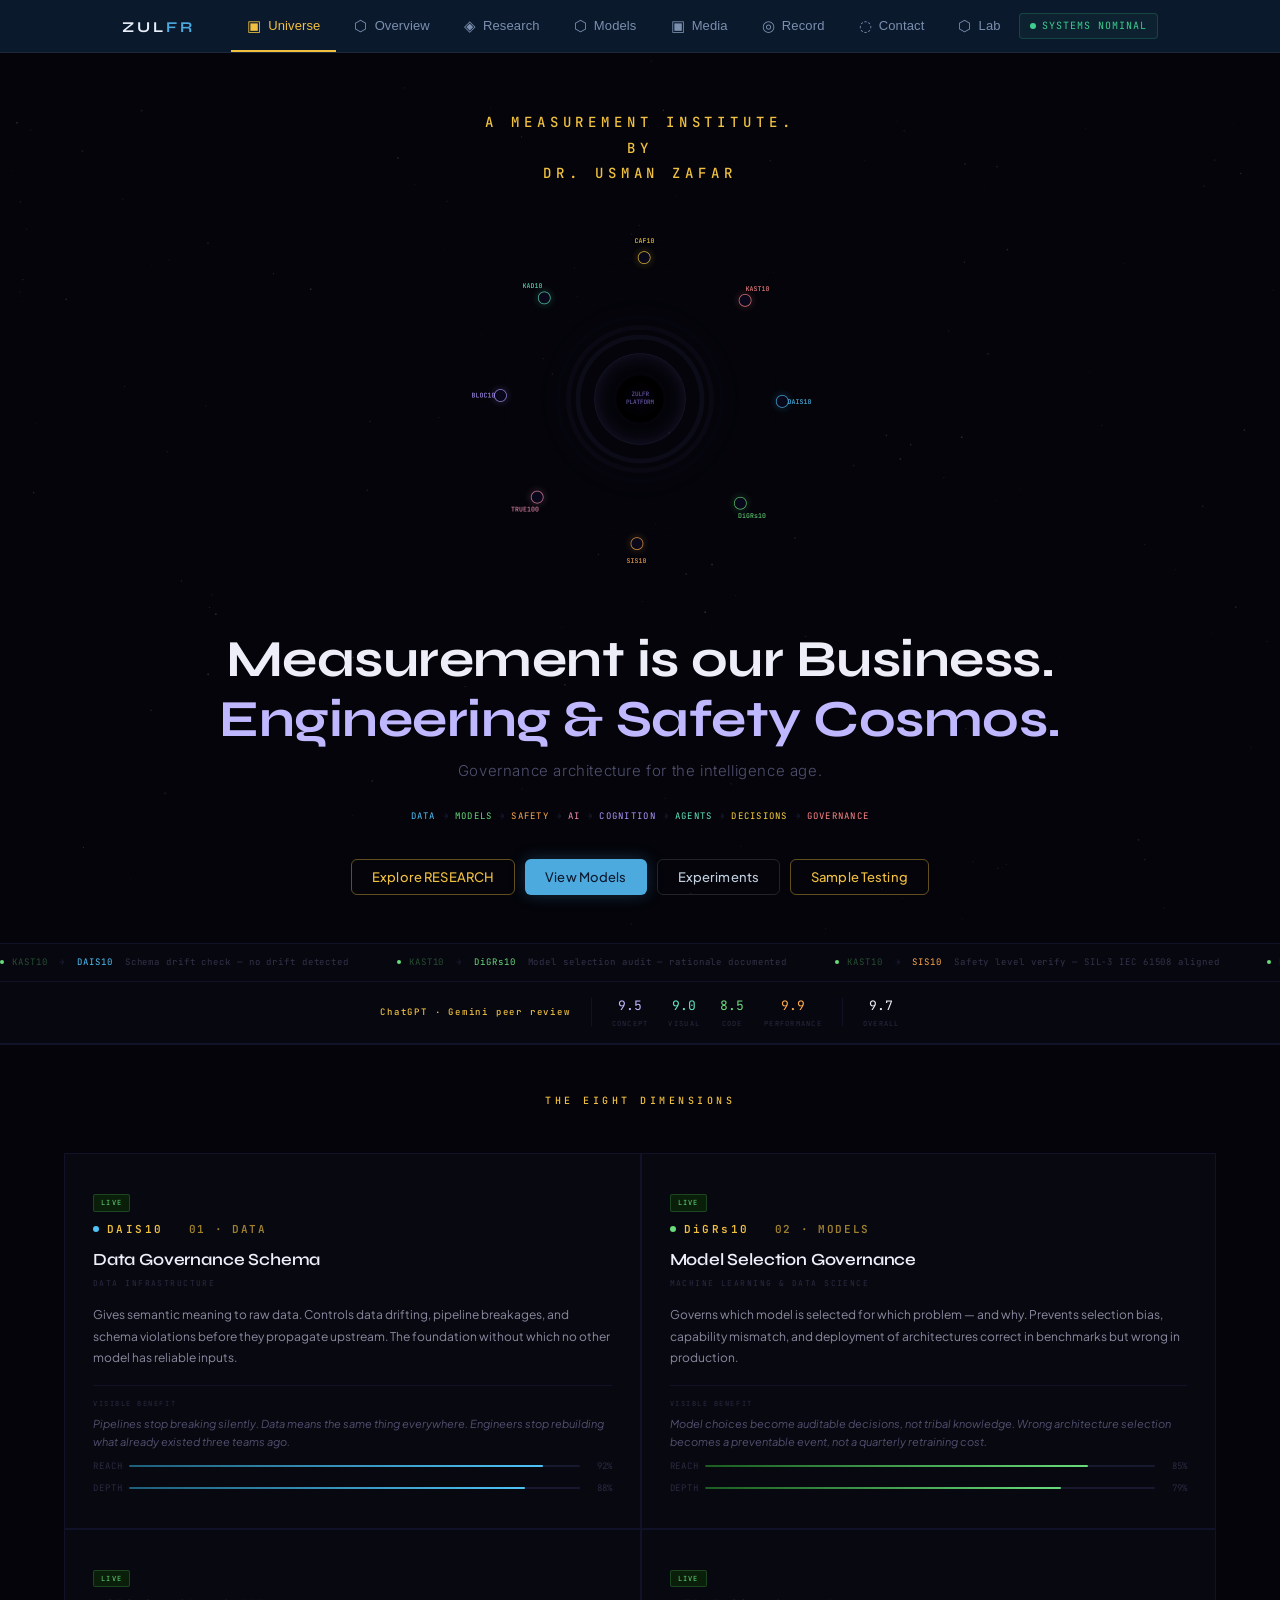
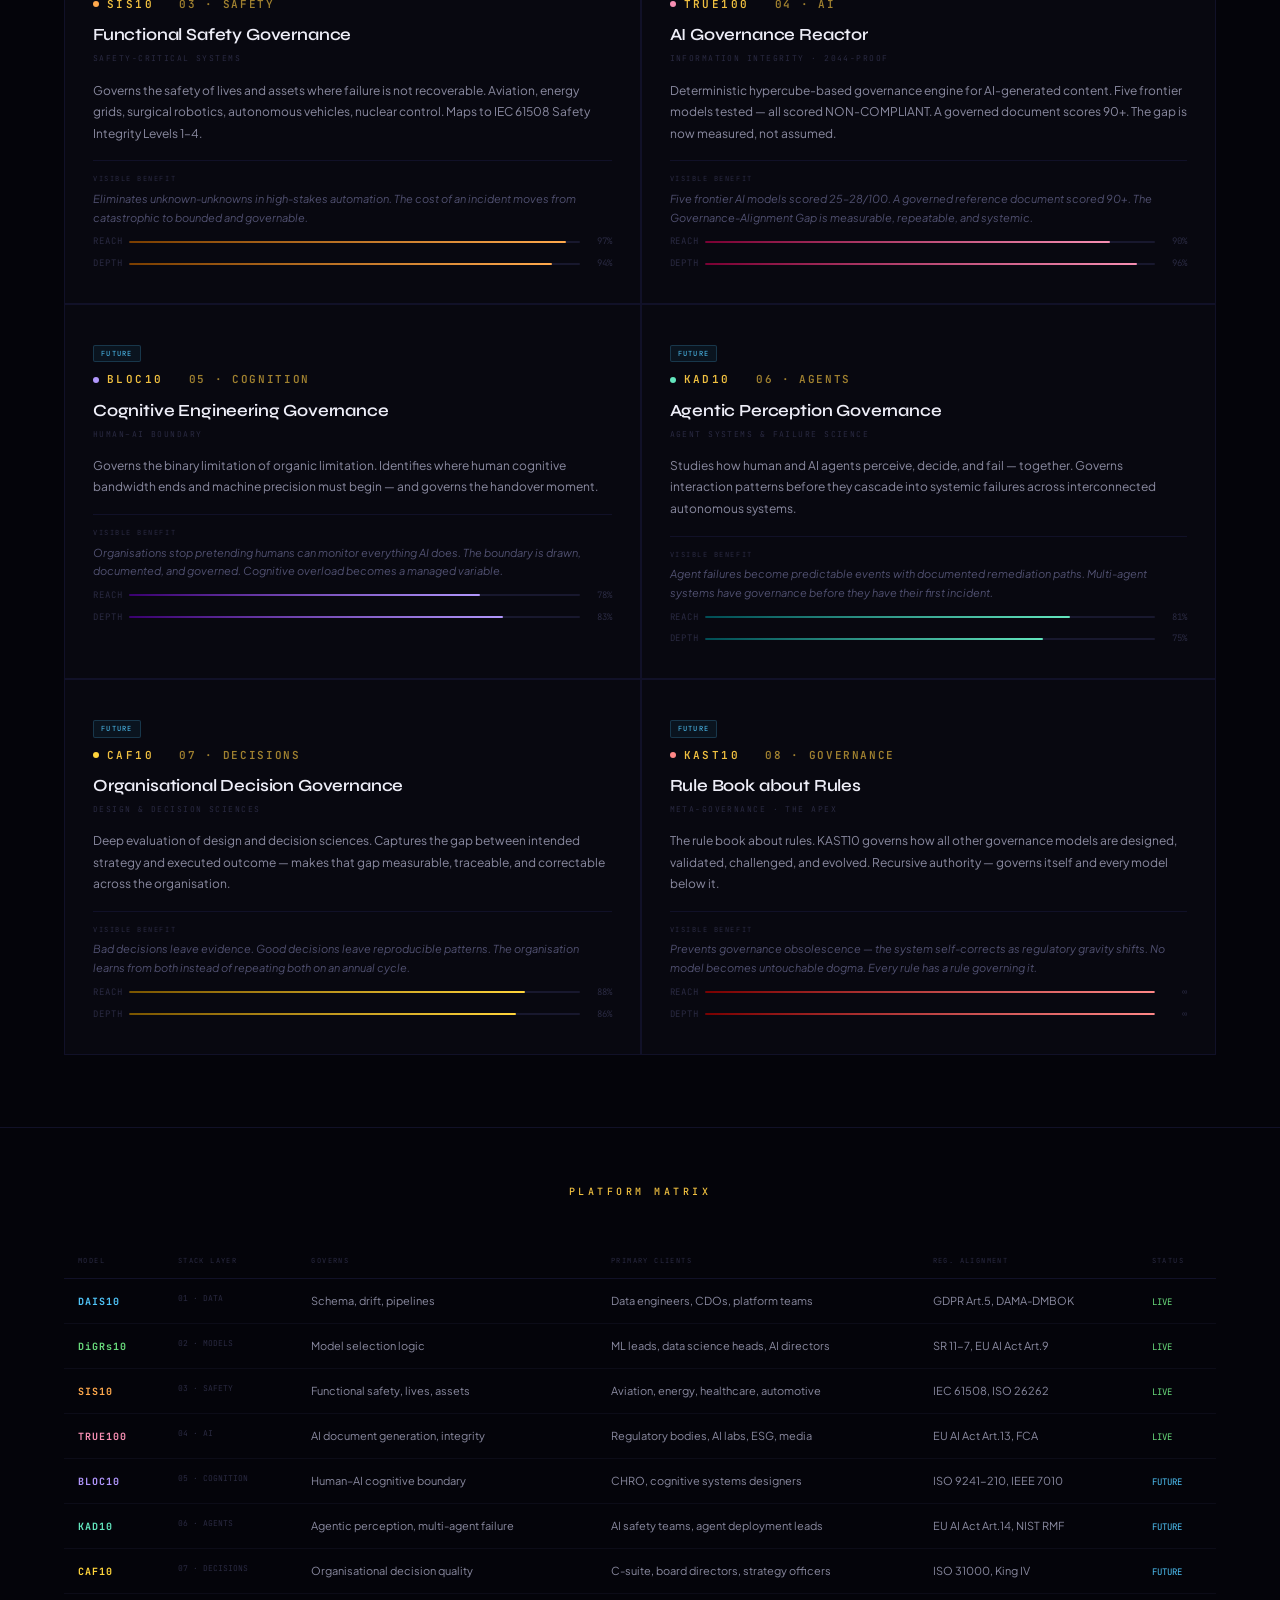
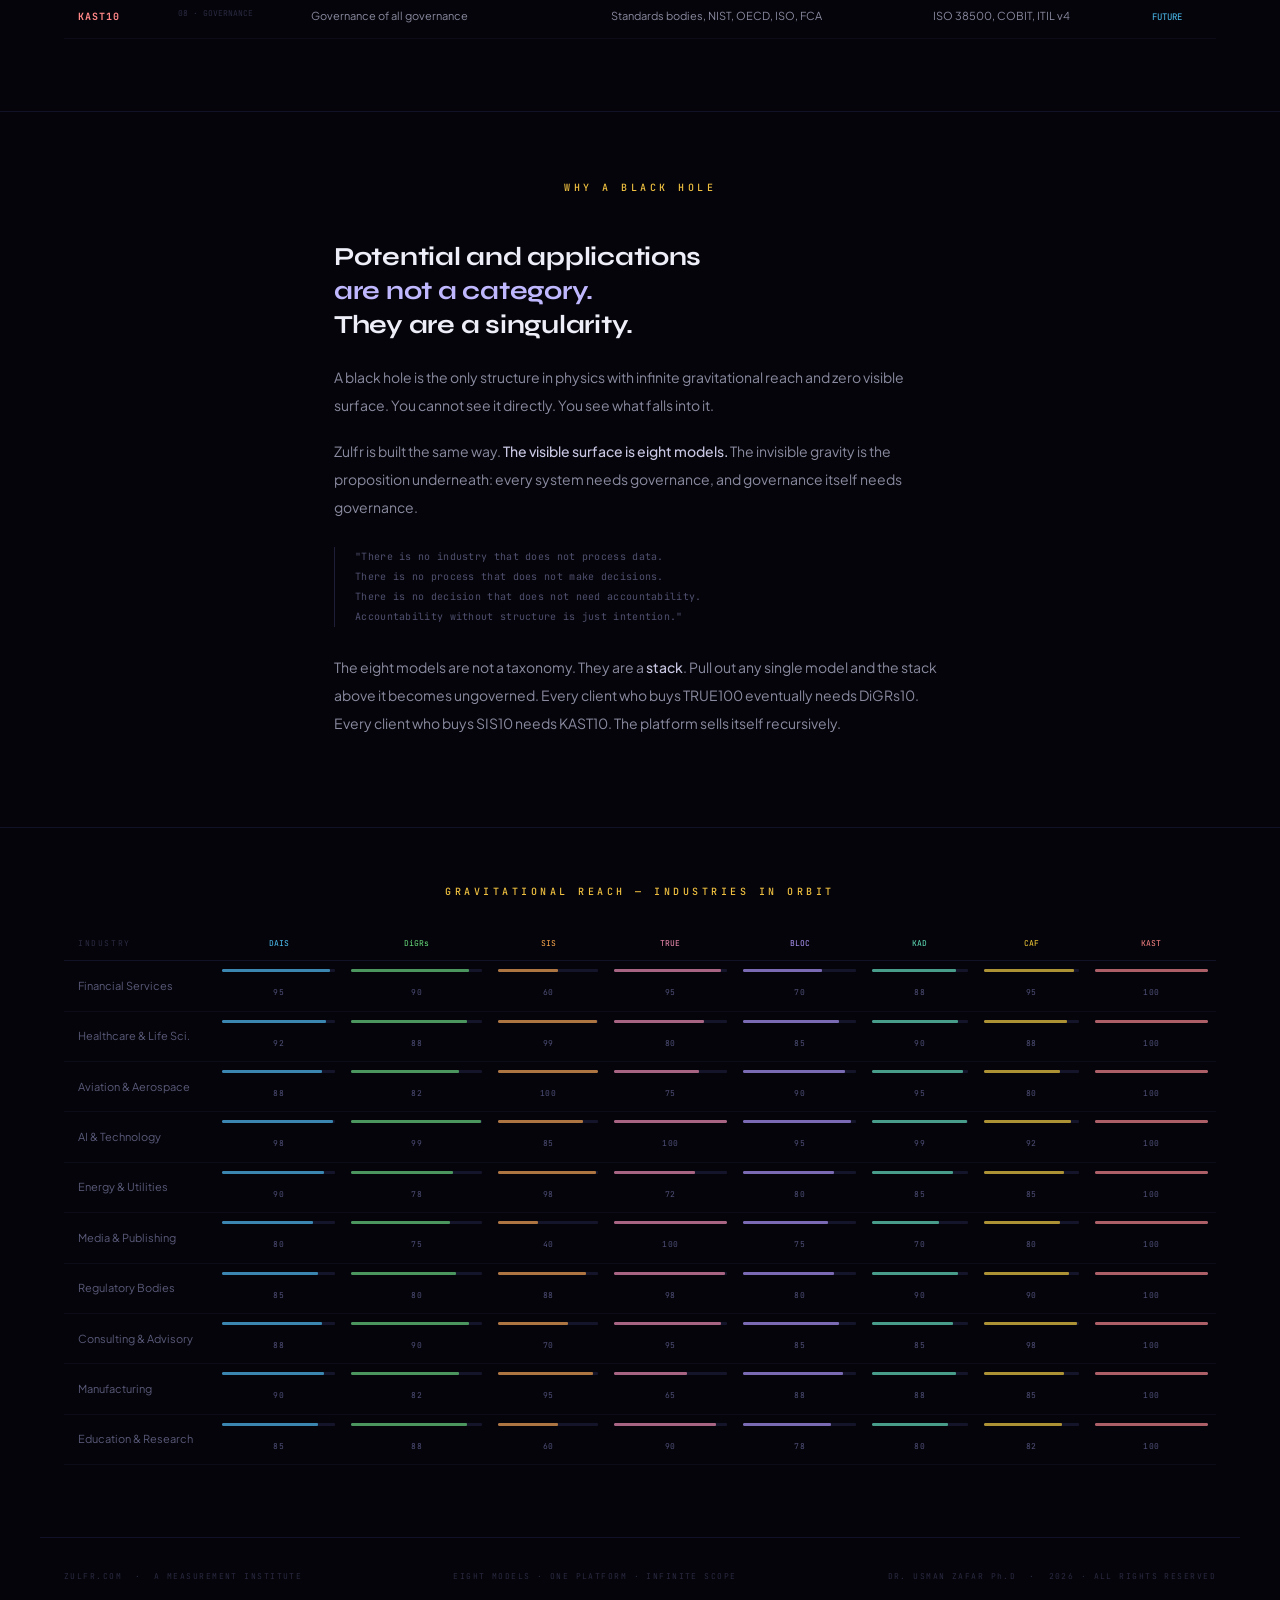
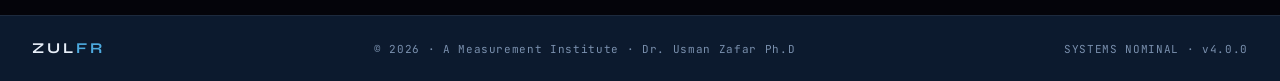
==== commit 7b63cc1e: "Update index.html" ====
--- a/index.html
+++ b/index.html
@@ -493,11 +493,38 @@
 <!-- ══════════════════════════════════════════════════════════════════
      TAB: RESEARCH — START
 ══════════════════════════════════════════════════════════════════ -->
+<!-- ══════════════════════════════════════════════════════════════════
+     TAB: RESEARCH — REPLACE YOUR ENTIRE EXISTING RESEARCH BLOCK WITH THIS
+══════════════════════════════════════════════════════════════════ -->
 <style>
+.rsch-header{padding:40px 0 32px;border-bottom:1px solid var(--border);margin-bottom:32px;display:flex;align-items:flex-end;justify-content:space-between;gap:20px;flex-wrap:wrap}
+.rsch-header h2{margin-bottom:4px}
+.rsch-header p{font-size:13px;color:var(--muted)}
+.filter-row{display:flex;gap:8px;margin-bottom:28px;flex-wrap:wrap}
+.filter-btn{padding:6px 14px;border-radius:20px;font-size:12px;font-weight:500;cursor:pointer;border:1px solid var(--border);background:transparent;color:var(--muted);transition:all .18s;font-family:'Plus Jakarta Sans',sans-serif;letter-spacing:.01em}
+.filter-btn:hover,.filter-btn.active{background:var(--acc-soft);border-color:var(--acc-mid);color:var(--acc)}
+.paper-list{display:flex;flex-direction:column;gap:14px}
+.paper-card{background:var(--bg-raised);border:1px solid var(--border);border-radius:var(--radius);padding:24px 28px;transition:border-color .25s,box-shadow .25s,background .25s;cursor:pointer}
+.paper-card:hover{border-color:var(--acc-mid);background:var(--bg-float);box-shadow:0 4px 24px rgba(77,170,223,.08)}
+.paper-card.expanded{border-color:var(--acc-mid);background:var(--bg-float)}
+.paper-top{display:flex;align-items:flex-start;justify-content:space-between;gap:16px}
+.paper-meta{display:flex;align-items:center;gap:8px;margin-bottom:8px;flex-wrap:wrap}
+.paper-title-row{display:flex;align-items:center;gap:10px;margin-bottom:6px}
+.paper-title{font-size:15px;font-weight:600;color:var(--white);line-height:1.4}
+.gh-icon-btn{display:inline-flex;align-items:center;justify-content:center;width:28px;height:28px;border-radius:6px;background:rgba(255,255,255,.06);border:1px solid var(--border);cursor:pointer;flex-shrink:0;text-decoration:none;transition:background .18s,border-color .18s}
+.gh-icon-btn:hover{background:rgba(77,170,223,.15);border-color:var(--acc-mid)}
+.gh-icon-btn svg{width:14px;height:14px;fill:var(--muted)}
+.gh-icon-btn:hover svg{fill:var(--acc)}
+.paper-excerpt{font-size:13px;color:var(--muted);line-height:1.65}
+.paper-expand{flex-shrink:0;color:var(--muted);font-size:16px;transition:transform .2s}
+.paper-card.expanded .paper-expand{transform:rotate(180deg);color:var(--acc)}
+.paper-body{display:none;margin-top:20px;padding-top:20px;border-top:1px solid var(--border)}
+.paper-card.expanded .paper-body{display:block}
+.paper-body p{font-size:13px;color:var(--text);line-height:1.72;margin-bottom:16px}
+.paper-actions{display:flex;gap:10px;flex-wrap:wrap}
 .idx-section{margin-top:48px;padding-top:36px;border-top:1px solid var(--border)}
 .idx-header{display:flex;align-items:flex-end;justify-content:space-between;margin-bottom:24px;flex-wrap:wrap;gap:12px}
-.idx-header h3{font-size:18px;font-weight:600;color:var(--white);margin-bottom:4px}
-.idx-header p{font-size:13px;color:var(--muted)}
+.idx-header p{font-size:13px;color:var(--muted);margin-top:4px}
 .idx-controls{display:flex;align-items:center;gap:10px}
 .idx-pill{font-size:11px;padding:3px 10px;border-radius:20px;background:var(--bg-raised);border:1px solid var(--border);color:var(--muted)}
 .idx-search{padding:8px 14px;border-radius:8px;border:1px solid var(--border);background:var(--bg-raised);color:var(--white);font-size:13px;font-family:'Plus Jakarta Sans',sans-serif;width:200px;outline:none;transition:border-color .18s}
@@ -516,267 +543,130 @@
 .idx-gh svg{fill:var(--acc)}
 </style>
 
-<div class="idx-section">
-  <div class="idx-header">
-    <div>
-      <span class="label" style="display:block;margin-bottom:6px">Index</span>
-      <h3>All Publications</h3>
-      <p>Title and description index — slots with GitHub links open the repository directly.</p>
-    </div>
-    <div class="idx-controls">
-      <span class="idx-pill" id="idxPill">200 slots</span>
-      <input class="idx-search" id="idxSearch" placeholder="Search titles…" oninput="renderIdx()" />
-    </div>
-  </div>
-  <div class="idx-list" id="idxList"></div>
-</div>
+<div id="panel-research" class="panel">
+  <div class="page-padded">
+  <div class="wrap">
+
+    <div class="rsch-header">
+      <div><span class="label" style="display:block;margin-bottom:6px">Publications</span><h2>Research Papers</h2><p>Research with DOI, technical standards, and working papers from the ZULFR research group.</p></div>
+      <span class="badge badge-blue">Sample Publications</span>
+    </div>
+
+    <div class="filter-row">
+      <button class="filter-btn active" onclick="filterPapers('all',this)">All</button>
+      <button class="filter-btn" onclick="filterPapers('standard',this)">Technical Report</button>
+      <button class="filter-btn" onclick="filterPapers('working',this)">Working Paper</button>
+    </div>
+
+    <div class="paper-list">
+
+      <div class="paper-card" data-type="working" onclick="togglePaper(this)">
+        <div class="paper-top"><div style="flex:1">
+          <div class="paper-meta"><span class="badge badge-gold">Benchmark</span><span class="badge badge-blue">DOI · 10.5281/zenodo.19075200</span></div>
+          <div class="paper-title-row">
+            <span class="paper-title">Governed or Blind: The Integrity Gap in Frontier AI</span>
+            <a class="gh-icon-btn" href="https://github.com/usman19zafar/AI-Accountability-League-2026" target="_blank" onclick="event.stopPropagation()" title="View on GitHub"><svg viewBox="0 0 16 16" xmlns="http://www.w3.org/2000/svg"><path d="M8 0C3.58 0 0 3.58 0 8c0 3.54 2.29 6.53 5.47 7.59.4.07.55-.17.55-.38 0-.19-.01-.82-.01-1.49-2.01.37-2.53-.49-2.69-.94-.09-.23-.48-.94-.82-1.13-.28-.15-.68-.52-.01-.53.63-.01 1.08.58 1.23.82.72 1.21 1.87.87 2.33.66.07-.52.28-.87.51-1.07-1.78-.2-3.64-.89-3.64-3.95 0-.87.31-1.59.82-2.15-.08-.2-.36-1.02.08-2.12 0 0 .67-.21 2.2.82.64-.18 1.32-.27 2-.27.68 0 1.36.09 2 .27 1.53-1.04 2.2-.82 2.2-.82.44 1.1.16 1.92.08 2.12.51.56.82 1.27.82 2.15 0 3.07-1.87 3.75-3.65 3.95.29.25.54.73.54 1.48 0 1.07-.01 1.93-.01 2.2 0 .21.15.46.55.38A8.013 8.013 0 0016 8c0-4.42-3.58-8-8-8z"/></svg></a>
+          </div>
+          <p class="paper-excerpt">AI Accountability League 2026 — Season 1. Five frontier models. Two independent engines. Every model failed governance compliance.</p>
+        </div><span class="paper-expand">⌄</span></div>
+        <div class="paper-body"><p>In March 2026, five frontier models — ChatGPT-4o, Claude Sonnet 4.6, Copilot, Gemini Flash, and Grok — were evaluated using TRUE100 and ALIGN100 under controlled free-tier conditions. Every model demonstrated strong structural alignment (ALIGN100: 0.84+) while failing governance compliance (TRUE-10: 25–28/100). This systematic divergence — the Governance-Alignment Gap — averaged 57.3 normalised points across all five vendors.</p><p>This is not a capability test. It is a governance stress test — the first of its kind — revealing what today's AI can and cannot do when held to standards that matter outside the lab.</p><div class="paper-actions"><a href="https://doi.org/10.5281/zenodo.19075200" target="_blank" class="btn btn-primary" style="font-size:12px;padding:8px 16px;">Access Full Paper</a><a href="https://github.com/usman19zafar/AI-Accountability-League-2026" target="_blank" class="btn btn-ghost" style="font-size:12px;padding:8px 16px;">View Data</a><button class="btn btn-gold" style="font-size:12px;padding:8px 16px;" onclick="event.stopPropagation();switchTab('lab')">Research Record</button></div></div>
+      </div>
+
+      <div class="paper-card" data-type="doi" onclick="togglePaper(this)">
+        <div class="paper-top"><div style="flex:1">
+          <div class="paper-meta"><span class="badge badge-green">Theorems</span><span class="badge badge-blue">DOI · Zenodo.18705930</span></div>
+          <div class="paper-title-row">
+            <span class="paper-title">SIS-10: Functional Safety is Not a Snapshot</span>
+            <a class="gh-icon-btn" href="https://github.com/usman19zafar/zulfr-images-videos/blob/main/SIS10/sis10-13.jpg" target="_blank" onclick="event.stopPropagation()" title="View on GitHub"><svg viewBox="0 0 16 16" xmlns="http://www.w3.org/2000/svg"><path d="M8 0C3.58 0 0 3.58 0 8c0 3.54 2.29 6.53 5.47 7.59.4.07.55-.17.55-.38 0-.19-.01-.82-.01-1.49-2.01.37-2.53-.49-2.69-.94-.09-.23-.48-.94-.82-1.13-.28-.15-.68-.52-.01-.53.63-.01 1.08.58 1.23.82.72 1.21 1.87.87 2.33.66.07-.52.28-.87.51-1.07-1.78-.2-3.64-.89-3.64-3.95 0-.87.31-1.59.82-2.15-.08-.2-.36-1.02.08-2.12 0 0 .67-.21 2.2.82.64-.18 1.32-.27 2-.27.68 0 1.36.09 2 .27 1.53-1.04 2.2-.82 2.2-.82.44 1.1.16 1.92.08 2.12.51.56.82 1.27.82 2.15 0 3.07-1.87 3.75-3.65 3.95.29.25.54.73.54 1.48 0 1.07-.01 1.93-.01 2.2 0 .21.15.46.55.38A8.013 8.013 0 0016 8c0-4.42-3.58-8-8-8z"/></svg></a>
+          </div>
+          <p class="paper-excerpt">Mosaic aging hazard modeling for dynamic safety systems and continuous-time safety classification.</p>
+        </div><span class="paper-expand">⌄</span></div>
+        <div class="paper-body"><p>This paper challenges the prevailing assumption that functional safety can be assessed at a single point in time. Drawing on mosaic aging theory from materials science, we propose a continuous-time hazard model in which safety classifications degrade dynamically as system components age, interact, and drift from their certified states.</p><p>The central argument is that snapshot-based safety assessments — the dominant paradigm in IEC 61508 and ISO 26262 — systematically underestimate risk in long-lifecycle systems. We formalize a hazard accumulation function and demonstrate its tractability for real-time monitoring in embedded AI controllers.</p><div class="paper-actions"><a href="https://zenodo.org/record/18705930" target="_blank" class="btn btn-primary" style="font-size:12px;padding:8px 16px;">Access Full Paper</a></div></div>
+      </div>
+
+      <div class="paper-card" data-type="standard" onclick="togglePaper(this)">
+        <div class="paper-top"><div style="flex:1">
+          <div class="paper-meta"><span class="badge badge-amber">Technical Standard</span><span class="badge badge-blue">DOI · Zenodo.18684292</span></div>
+          <div class="paper-title-row">
+            <span class="paper-title">DAIS-10: A Doctrine-Aligned Framework for Safety-Dominant Decision Making Under Uncertainty</span>
+            <a class="gh-icon-btn" href="https://github.com/usman19zafar/zulfr-images-videos/blob/main/DWA10/code.md" target="_blank" onclick="event.stopPropagation()" title="View on GitHub"><svg viewBox="0 0 16 16" xmlns="http://www.w3.org/2000/svg"><path d="M8 0C3.58 0 0 3.58 0 8c0 3.54 2.29 6.53 5.47 7.59.4.07.55-.17.55-.38 0-.19-.01-.82-.01-1.49-2.01.37-2.53-.49-2.69-.94-.09-.23-.48-.94-.82-1.13-.28-.15-.68-.52-.01-.53.63-.01 1.08.58 1.23.82.72 1.21 1.87.87 2.33.66.07-.52.28-.87.51-1.07-1.78-.2-3.64-.89-3.64-3.95 0-.87.31-1.59.82-2.15-.08-.2-.36-1.02.08-2.12 0 0 .67-.21 2.2.82.64-.18 1.32-.27 2-.27.68 0 1.36.09 2 .27 1.53-1.04 2.2-.82 2.2-.82.44 1.1.16 1.92.08 2.12.51.56.82 1.27.82 2.15 0 3.07-1.87 3.75-3.65 3.95.29.25.54.73.54 1.48 0 1.07-.01 1.93-.01 2.2 0 .21.15.46.55.38A8.013 8.013 0 0016 8c0-4.42-3.58-8-8-8z"/></svg></a>
+          </div>
+          <p class="paper-excerpt">Semantic based dominance replacing probabilistic thresholds in data admissibility protocols.</p>
+        </div><span class="paper-expand">⌄</span></div>
+        <div class="paper-body"><p>DAIS-10 is a measure theoretic, doctrine aligned decision framework for high risk uncertainty environments. It replaces threshold probability methods with scenario semantics, recursive uncertainty handling, and safety dominant rules based on coherent risk measures such as CVaR. The framework is grounded in seven axioms and seven theorems covering convergence, robustness, and dominance properties.</p><p>DAIS-10 is domain agnostic and certifiable for safety critical applications including autonomous systems, healthcare, finance, and multi agent coordination. Experimental evaluation shows catastrophic miss probability reduction of 77 to 90 percent under distribution shifts.</p><div class="paper-actions"><a href="https://zenodo.org/records/18684292" target="_blank" class="btn btn-primary" style="font-size:12px;padding:8px 16px;">Access Full Paper</a><button class="btn btn-ghost" style="font-size:12px;padding:8px 16px;" onclick="event.stopPropagation();switchTab('models')">View Model</button></div></div>
+      </div>
+
+      <div class="paper-card" data-type="working" onclick="togglePaper(this)">
+        <div class="paper-top"><div style="flex:1">
+          <div class="paper-meta"><span class="badge badge-amber">Short Working Paper</span><span class="badge badge-blue">DOI · Zenodo.18684292</span></div>
+          <div class="paper-title-row">
+            <span class="paper-title">A Modern Cognitive Architecture Framework (CAF)</span>
+          </div>
+          <p class="paper-excerpt">Designing How Intelligent Systems Think, Decide and Behave.</p>
+        </div><span class="paper-expand">⌄</span></div>
+        <div class="paper-body"><p>As AI systems are deployed in executive decision support roles — advising on capital allocation, regulatory strategy, and organizational risk — the absence of formal integrity guarantees creates unquantified liability. This working paper proposes a measurement framework for semantic integrity that can be independently audited and certified.</p><p>We define semantic integrity operationally as the preservation of authorized meaning across the full transformation chain from raw input to decision recommendation. Integrity degrades when transformations introduce unauthorized semantic shifts — a phenomenon we term semantic drift — and we provide formal detection criteria.</p><div class="paper-actions"><a href="https://zenodo.org/me/uploads?q=&f=shared_with_me%3Afalse&l=list&p=1&s=10&sort=newest" target="_blank" class="btn btn-primary" style="font-size:12px;padding:8px 16px;">Access All Papers</a><span class="badge badge-amber">Future Model</span></div></div>
+      </div>
+
+    </div><!-- end .paper-list -->
+
+    <!-- ═══ INDEX SECTION ═══════════════════════════════════════════ -->
+    <div class="idx-section">
+      <div class="idx-header">
+        <div>
+          <span class="label" style="display:block;margin-bottom:6px">Index</span>
+          <h2 style="font-size:18px">All Publications</h2>
+          <p>Title and description index — slots with GitHub links open the repository directly.</p>
+        </div>
+        <div class="idx-controls">
+          <span class="idx-pill" id="idxPill">200 slots</span>
+          <input class="idx-search" id="idxSearch" placeholder="Search titles…" />
+        </div>
+      </div>
+      <div class="idx-list" id="idxList"></div>
+    </div>
+
+  </div><!-- end .wrap -->
+  </div><!-- end .page-padded -->
+</div><!-- end #panel-research -->
+<!-- TAB: RESEARCH — END -->
 
 <script>
 (function(){
-  var GH = '<svg width="13" height="13" viewBox="0 0 16 16" xmlns="http://www.w3.org/2000/svg"><path d="M8 0C3.58 0 0 3.58 0 8c0 3.54 2.29 6.53 5.47 7.59.4.07.55-.17.55-.38 0-.19-.01-.82-.01-1.49-2.01.37-2.53-.49-2.69-.94-.09-.23-.48-.94-.82-1.13-.28-.15-.68-.52-.01-.53.63-.01 1.08.58 1.23.82.72 1.21 1.87.87 2.33.66.07-.52.28-.87.51-1.07-1.78-.2-3.64-.89-3.64-3.95 0-.87.31-1.59.82-2.15-.08-.2-.36-1.02.08-2.12 0 0 .67-.21 2.2.82.64-.18 1.32-.27 2-.27.68 0 1.36.09 2 .27 1.53-1.04 2.2-.82 2.2-.82.44 1.1.16 1.92.08 2.12.51.56.82 1.27.82 2.15 0 3.07-1.87 3.75-3.65 3.95.29.25.54.73.54 1.48 0 1.07-.01 1.93-.01 2.2 0 .21.15.46.55.38A8.013 8.013 0 0016 8c0-4.42-3.58-8-8-8z"/></svg>';
-
-  /* ── POPULATE YOUR 200 SLOTS BELOW ─────────────────────────────
-     Each entry: { title, desc, gh }
-     Leave gh:'' to hide the GitHub button for that slot.
-  ─────────────────────────────────────────────────────────────── */
-  var slots = [
-    /* 01 */ {title:'Governed or Blind: The Integrity Gap in Frontier AI',       desc:'AI Accountability League 2026 — Season 1 benchmark',                    gh:'https://github.com/usman19zafar/AI-Accountability-League-2026'},
-    /* 02 */ {title:'SIS-10: Functional Safety is Not a Snapshot',               desc:'Mosaic aging hazard modeling for dynamic safety systems',                gh:'https://github.com/usman19zafar/zulfr-images-videos/blob/main/SIS10/sis10-13.jpg'},
-    /* 03 */ {title:'DAIS-10: Doctrine-Aligned Framework',                       desc:'Safety-dominant decision making under uncertainty',                      gh:'https://github.com/usman19zafar/zulfr-images-videos/blob/main/DWA10/code.md'},
-    /* 04 */ {title:'A Modern Cognitive Architecture Framework (CAF)',            desc:'Designing how intelligent systems think, decide and behave',             gh:''},
-    /* 05 */ {title:'',desc:'',gh:''},
-    /* 06 */ {title:'',desc:'',gh:''},
-    /* 07 */ {title:'',desc:'',gh:''},
-    /* 08 */ {title:'',desc:'',gh:''},
-    /* 09 */ {title:'',desc:'',gh:''},
-    /* 10 */ {title:'',desc:'',gh:''},
-    /* 11 */ {title:'',desc:'',gh:''},
-    /* 12 */ {title:'',desc:'',gh:''},
-    /* 13 */ {title:'',desc:'',gh:''},
-    /* 14 */ {title:'',desc:'',gh:''},
-    /* 15 */ {title:'',desc:'',gh:''},
-    /* 16 */ {title:'',desc:'',gh:''},
-    /* 17 */ {title:'',desc:'',gh:''},
-    /* 18 */ {title:'',desc:'',gh:''},
-    /* 19 */ {title:'',desc:'',gh:''},
-    /* 20 */ {title:'',desc:'',gh:''},
-    /* 21 */ {title:'',desc:'',gh:''},
-    /* 22 */ {title:'',desc:'',gh:''},
-    /* 23 */ {title:'',desc:'',gh:''},
-    /* 24 */ {title:'',desc:'',gh:''},
-    /* 25 */ {title:'',desc:'',gh:''},
-    /* 26 */ {title:'',desc:'',gh:''},
-    /* 27 */ {title:'',desc:'',gh:''},
-    /* 28 */ {title:'',desc:'',gh:''},
-    /* 29 */ {title:'',desc:'',gh:''},
-    /* 30 */ {title:'',desc:'',gh:''},
-    /* 31 */ {title:'',desc:'',gh:''},
-    /* 32 */ {title:'',desc:'',gh:''},
-    /* 33 */ {title:'',desc:'',gh:''},
-    /* 34 */ {title:'',desc:'',gh:''},
-    /* 35 */ {title:'',desc:'',gh:''},
-    /* 36 */ {title:'',desc:'',gh:''},
-    /* 37 */ {title:'',desc:'',gh:''},
-    /* 38 */ {title:'',desc:'',gh:''},
-    /* 39 */ {title:'',desc:'',gh:''},
-    /* 40 */ {title:'',desc:'',gh:''},
-    /* 41 */ {title:'',desc:'',gh:''},
-    /* 42 */ {title:'',desc:'',gh:''},
-    /* 43 */ {title:'',desc:'',gh:''},
-    /* 44 */ {title:'',desc:'',gh:''},
-    /* 45 */ {title:'',desc:'',gh:''},
-    /* 46 */ {title:'',desc:'',gh:''},
-    /* 47 */ {title:'',desc:'',gh:''},
-    /* 48 */ {title:'',desc:'',gh:''},
-    /* 49 */ {title:'',desc:'',gh:''},
-    /* 50 */ {title:'',desc:'',gh:''},
-    /* 51 */ {title:'',desc:'',gh:''},
-    /* 52 */ {title:'',desc:'',gh:''},
-    /* 53 */ {title:'',desc:'',gh:''},
-    /* 54 */ {title:'',desc:'',gh:''},
-    /* 55 */ {title:'',desc:'',gh:''},
-    /* 56 */ {title:'',desc:'',gh:''},
-    /* 57 */ {title:'',desc:'',gh:''},
-    /* 58 */ {title:'',desc:'',gh:''},
-    /* 59 */ {title:'',desc:'',gh:''},
-    /* 60 */ {title:'',desc:'',gh:''},
-    /* 61 */ {title:'',desc:'',gh:''},
-    /* 62 */ {title:'',desc:'',gh:''},
-    /* 63 */ {title:'',desc:'',gh:''},
-    /* 64 */ {title:'',desc:'',gh:''},
-    /* 65 */ {title:'',desc:'',gh:''},
-    /* 66 */ {title:'',desc:'',gh:''},
-    /* 67 */ {title:'',desc:'',gh:''},
-    /* 68 */ {title:'',desc:'',gh:''},
-    /* 69 */ {title:'',desc:'',gh:''},
-    /* 70 */ {title:'',desc:'',gh:''},
-    /* 71 */ {title:'',desc:'',gh:''},
-    /* 72 */ {title:'',desc:'',gh:''},
-    /* 73 */ {title:'',desc:'',gh:''},
-    /* 74 */ {title:'',desc:'',gh:''},
-    /* 75 */ {title:'',desc:'',gh:''},
-    /* 76 */ {title:'',desc:'',gh:''},
-    /* 77 */ {title:'',desc:'',gh:''},
-    /* 78 */ {title:'',desc:'',gh:''},
-    /* 79 */ {title:'',desc:'',gh:''},
-    /* 80 */ {title:'',desc:'',gh:''},
-    /* 81 */ {title:'',desc:'',gh:''},
-    /* 82 */ {title:'',desc:'',gh:''},
-    /* 83 */ {title:'',desc:'',gh:''},
-    /* 84 */ {title:'',desc:'',gh:''},
-    /* 85 */ {title:'',desc:'',gh:''},
-    /* 86 */ {title:'',desc:'',gh:''},
-    /* 87 */ {title:'',desc:'',gh:''},
-    /* 88 */ {title:'',desc:'',gh:''},
-    /* 89 */ {title:'',desc:'',gh:''},
-    /* 90 */ {title:'',desc:'',gh:''},
-    /* 91 */ {title:'',desc:'',gh:''},
-    /* 92 */ {title:'',desc:'',gh:''},
-    /* 93 */ {title:'',desc:'',gh:''},
-    /* 94 */ {title:'',desc:'',gh:''},
-    /* 95 */ {title:'',desc:'',gh:''},
-    /* 96 */ {title:'',desc:'',gh:''},
-    /* 97 */ {title:'',desc:'',gh:''},
-    /* 98 */ {title:'',desc:'',gh:''},
-    /* 99 */ {title:'',desc:'',gh:''},
-    /*100 */ {title:'',desc:'',gh:''},
-    /*101 */ {title:'',desc:'',gh:''},
-    /*102 */ {title:'',desc:'',gh:''},
-    /*103 */ {title:'',desc:'',gh:''},
-    /*104 */ {title:'',desc:'',gh:''},
-    /*105 */ {title:'',desc:'',gh:''},
-    /*106 */ {title:'',desc:'',gh:''},
-    /*107 */ {title:'',desc:'',gh:''},
-    /*108 */ {title:'',desc:'',gh:''},
-    /*109 */ {title:'',desc:'',gh:''},
-    /*110 */ {title:'',desc:'',gh:''},
-    /*111 */ {title:'',desc:'',gh:''},
-    /*112 */ {title:'',desc:'',gh:''},
-    /*113 */ {title:'',desc:'',gh:''},
-    /*114 */ {title:'',desc:'',gh:''},
-    /*115 */ {title:'',desc:'',gh:''},
-    /*116 */ {title:'',desc:'',gh:''},
-    /*117 */ {title:'',desc:'',gh:''},
-    /*118 */ {title:'',desc:'',gh:''},
-    /*119 */ {title:'',desc:'',gh:''},
-    /*120 */ {title:'',desc:'',gh:''},
-    /*121 */ {title:'',desc:'',gh:''},
-    /*122 */ {title:'',desc:'',gh:''},
-    /*123 */ {title:'',desc:'',gh:''},
-    /*124 */ {title:'',desc:'',gh:''},
-    /*125 */ {title:'',desc:'',gh:''},
-    /*126 */ {title:'',desc:'',gh:''},
-    /*127 */ {title:'',desc:'',gh:''},
-    /*128 */ {title:'',desc:'',gh:''},
-    /*129 */ {title:'',desc:'',gh:''},
-    /*130 */ {title:'',desc:'',gh:''},
-    /*131 */ {title:'',desc:'',gh:''},
-    /*132 */ {title:'',desc:'',gh:''},
-    /*133 */ {title:'',desc:'',gh:''},
-    /*134 */ {title:'',desc:'',gh:''},
-    /*135 */ {title:'',desc:'',gh:''},
-    /*136 */ {title:'',desc:'',gh:''},
-    /*137 */ {title:'',desc:'',gh:''},
-    /*138 */ {title:'',desc:'',gh:''},
-    /*139 */ {title:'',desc:'',gh:''},
-    /*140 */ {title:'',desc:'',gh:''},
-    /*141 */ {title:'',desc:'',gh:''},
-    /*142 */ {title:'',desc:'',gh:''},
-    /*143 */ {title:'',desc:'',gh:''},
-    /*144 */ {title:'',desc:'',gh:''},
-    /*145 */ {title:'',desc:'',gh:''},
-    /*146 */ {title:'',desc:'',gh:''},
-    /*147 */ {title:'',desc:'',gh:''},
-    /*148 */ {title:'',desc:'',gh:''},
-    /*149 */ {title:'',desc:'',gh:''},
-    /*150 */ {title:'',desc:'',gh:''},
-    /*151 */ {title:'',desc:'',gh:''},
-    /*152 */ {title:'',desc:'',gh:''},
-    /*153 */ {title:'',desc:'',gh:''},
-    /*154 */ {title:'',desc:'',gh:''},
-    /*155 */ {title:'',desc:'',gh:''},
-    /*156 */ {title:'',desc:'',gh:''},
-    /*157 */ {title:'',desc:'',gh:''},
-    /*158 */ {title:'',desc:'',gh:''},
-    /*159 */ {title:'',desc:'',gh:''},
-    /*160 */ {title:'',desc:'',gh:''},
-    /*161 */ {title:'',desc:'',gh:''},
-    /*162 */ {title:'',desc:'',gh:''},
-    /*163 */ {title:'',desc:'',gh:''},
-    /*164 */ {title:'',desc:'',gh:''},
-    /*165 */ {title:'',desc:'',gh:''},
-    /*166 */ {title:'',desc:'',gh:''},
-    /*167 */ {title:'',desc:'',gh:''},
-    /*168 */ {title:'',desc:'',gh:''},
-    /*169 */ {title:'',desc:'',gh:''},
-    /*170 */ {title:'',desc:'',gh:''},
-    /*171 */ {title:'',desc:'',gh:''},
-    /*172 */ {title:'',desc:'',gh:''},
-    /*173 */ {title:'',desc:'',gh:''},
-    /*174 */ {title:'',desc:'',gh:''},
-    /*175 */ {title:'',desc:'',gh:''},
-    /*176 */ {title:'',desc:'',gh:''},
-    /*177 */ {title:'',desc:'',gh:''},
-    /*178 */ {title:'',desc:'',gh:''},
-    /*179 */ {title:'',desc:'',gh:''},
-    /*180 */ {title:'',desc:'',gh:''},
-    /*181 */ {title:'',desc:'',gh:''},
-    /*182 */ {title:'',desc:'',gh:''},
-    /*183 */ {title:'',desc:'',gh:''},
-    /*184 */ {title:'',desc:'',gh:''},
-    /*185 */ {title:'',desc:'',gh:''},
-    /*186 */ {title:'',desc:'',gh:''},
-    /*187 */ {title:'',desc:'',gh:''},
-    /*188 */ {title:'',desc:'',gh:''},
-    /*189 */ {title:'',desc:'',gh:''},
-    /*190 */ {title:'',desc:'',gh:''},
-    /*191 */ {title:'',desc:'',gh:''},
-    /*192 */ {title:'',desc:'',gh:''},
-    /*193 */ {title:'',desc:'',gh:''},
-    /*194 */ {title:'',desc:'',gh:''},
-    /*195 */ {title:'',desc:'',gh:''},
-    /*196 */ {title:'',desc:'',gh:''},
-    /*197 */ {title:'',desc:'',gh:''},
-    /*198 */ {title:'',desc:'',gh:''},
-    /*199 */ {title:'',desc:'',gh:''},
-    /*200 */ {title:'',desc:'',gh:''}
+  var GH='<svg width="13" height="13" viewBox="0 0 16 16" xmlns="http://www.w3.org/2000/svg"><path d="M8 0C3.58 0 0 3.58 0 8c0 3.54 2.29 6.53 5.47 7.59.4.07.55-.17.55-.38 0-.19-.01-.82-.01-1.49-2.01.37-2.53-.49-2.69-.94-.09-.23-.48-.94-.82-1.13-.28-.15-.68-.52-.01-.53.63-.01 1.08.58 1.23.82.72 1.21 1.87.87 2.33.66.07-.52.28-.87.51-1.07-1.78-.2-3.64-.89-3.64-3.95 0-.87.31-1.59.82-2.15-.08-.2-.36-1.02.08-2.12 0 0 .67-.21 2.2.82.64-.18 1.32-.27 2-.27.68 0 1.36.09 2 .27 1.53-1.04 2.2-.82 2.2-.82.44 1.1.16 1.92.08 2.12.51.56.82 1.27.82 2.15 0 3.07-1.87 3.75-3.65 3.95.29.25.54.73.54 1.48 0 1.07-.01 1.93-.01 2.2 0 .21.15.46.55.38A8.013 8.013 0 0016 8c0-4.42-3.58-8-8-8z"/></svg>';
+  var slots=[
+    {title:'Governed or Blind: The Integrity Gap in Frontier AI',desc:'AI Accountability League 2026 — Season 1 benchmark',gh:'https://github.com/usman19zafar/AI-Accountability-League-2026'},
+    {title:'SIS-10: Functional Safety is Not a Snapshot',desc:'Mosaic aging hazard modeling for dynamic safety systems',gh:'https://github.com/usman19zafar/zulfr-images-videos/blob/main/SIS10/sis10-13.jpg'},
+    {title:'DAIS-10: Doctrine-Aligned Framework',desc:'Safety-dominant decision making under uncertainty',gh:'https://github.com/usman19zafar/zulfr-images-videos/blob/main/DWA10/code.md'},
+    {title:'A Modern Cognitive Architecture Framework (CAF)',desc:'Designing how intelligent systems think, decide and behave',gh:''}
   ];
-
-  function renderIdx(){
-    var q = document.getElementById('idxSearch').value.toLowerCase();
-    var list = document.getElementById('idxList');
-    var pill = document.getElementById('idxPill');
-    var html = '', count = 0;
-    slots.forEach(function(s, i){
-      var num = String(i+1).padStart(3,'0');
-      var hasTitle = s.title.trim() !== '';
-      if(q && !hasTitle) return;
-      if(q && s.title.toLowerCase().indexOf(q) === -1 && s.desc.toLowerCase().indexOf(q) === -1) return;
+  for(var i=slots.length;i<200;i++) slots.push({title:'',desc:'',gh:''});
+  function render(){
+    var q=document.getElementById('idxSearch').value.toLowerCase();
+    var html='',count=0;
+    slots.forEach(function(s,i){
+      var num=String(i+1).padStart(3,'0');
+      var hasTitle=s.title.trim()!=='';
+      if(q&&!hasTitle) return;
+      if(q&&s.title.toLowerCase().indexOf(q)===-1&&s.desc.toLowerCase().indexOf(q)===-1) return;
       count++;
       if(s.gh){
-        html += '<div class="idx-row has-gh" onclick="window.open(\''+s.gh+'\',\'_blank\')">'
+        html+='<div class="idx-row has-gh" onclick="window.open(\''+s.gh+'\',\'_blank\')">'
           +'<span class="idx-num">'+num+'</span>'
           +'<div class="idx-info"><div class="idx-title">'+s.title+'</div>'+(s.desc?'<div class="idx-desc">'+s.desc+'</div>':'')+'</div>'
-          +'<span class="idx-gh">'+GH+' GitHub</span>'
-          +'</div>';
+          +'<span class="idx-gh">'+GH+' GitHub</span></div>';
       } else if(hasTitle){
-        html += '<div class="idx-row">'
-          +'<span class="idx-num">'+num+'</span>'
-          +'<div class="idx-info"><div class="idx-title">'+s.title+'</div>'+(s.desc?'<div class="idx-desc">'+s.desc+'</div>':'')+'</div>'
-          +'</div>';
+        html+='<div class="idx-row"><span class="idx-num">'+num+'</span>'
+          +'<div class="idx-info"><div class="idx-title">'+s.title+'</div>'+(s.desc?'<div class="idx-desc">'+s.desc+'</div>':'')+'</div></div>';
       } else {
-        html += '<div class="idx-row empty">'
-          +'<span class="idx-num">'+num+'</span>'
-          +'<div class="idx-info"><div class="idx-title">— empty slot —</div></div>'
-          +'</div>';
+        html+='<div class="idx-row empty"><span class="idx-num">'+num+'</span>'
+          +'<div class="idx-info"><div class="idx-title">— empty slot —</div></div></div>';
       }
     });
-    list.innerHTML = html;
-    pill.textContent = q ? count+' results' : '200 slots';
+    document.getElementById('idxList').innerHTML=html;
+    document.getElementById('idxPill').textContent=q?count+' results':'200 slots';
   }
-
-  renderIdx();
-  document.getElementById('idxSearch').addEventListener('input', renderIdx);
+  render();
+  document.getElementById('idxSearch').addEventListener('input',render);
 })();
 </script>
 <!-- end #panel-research -->
